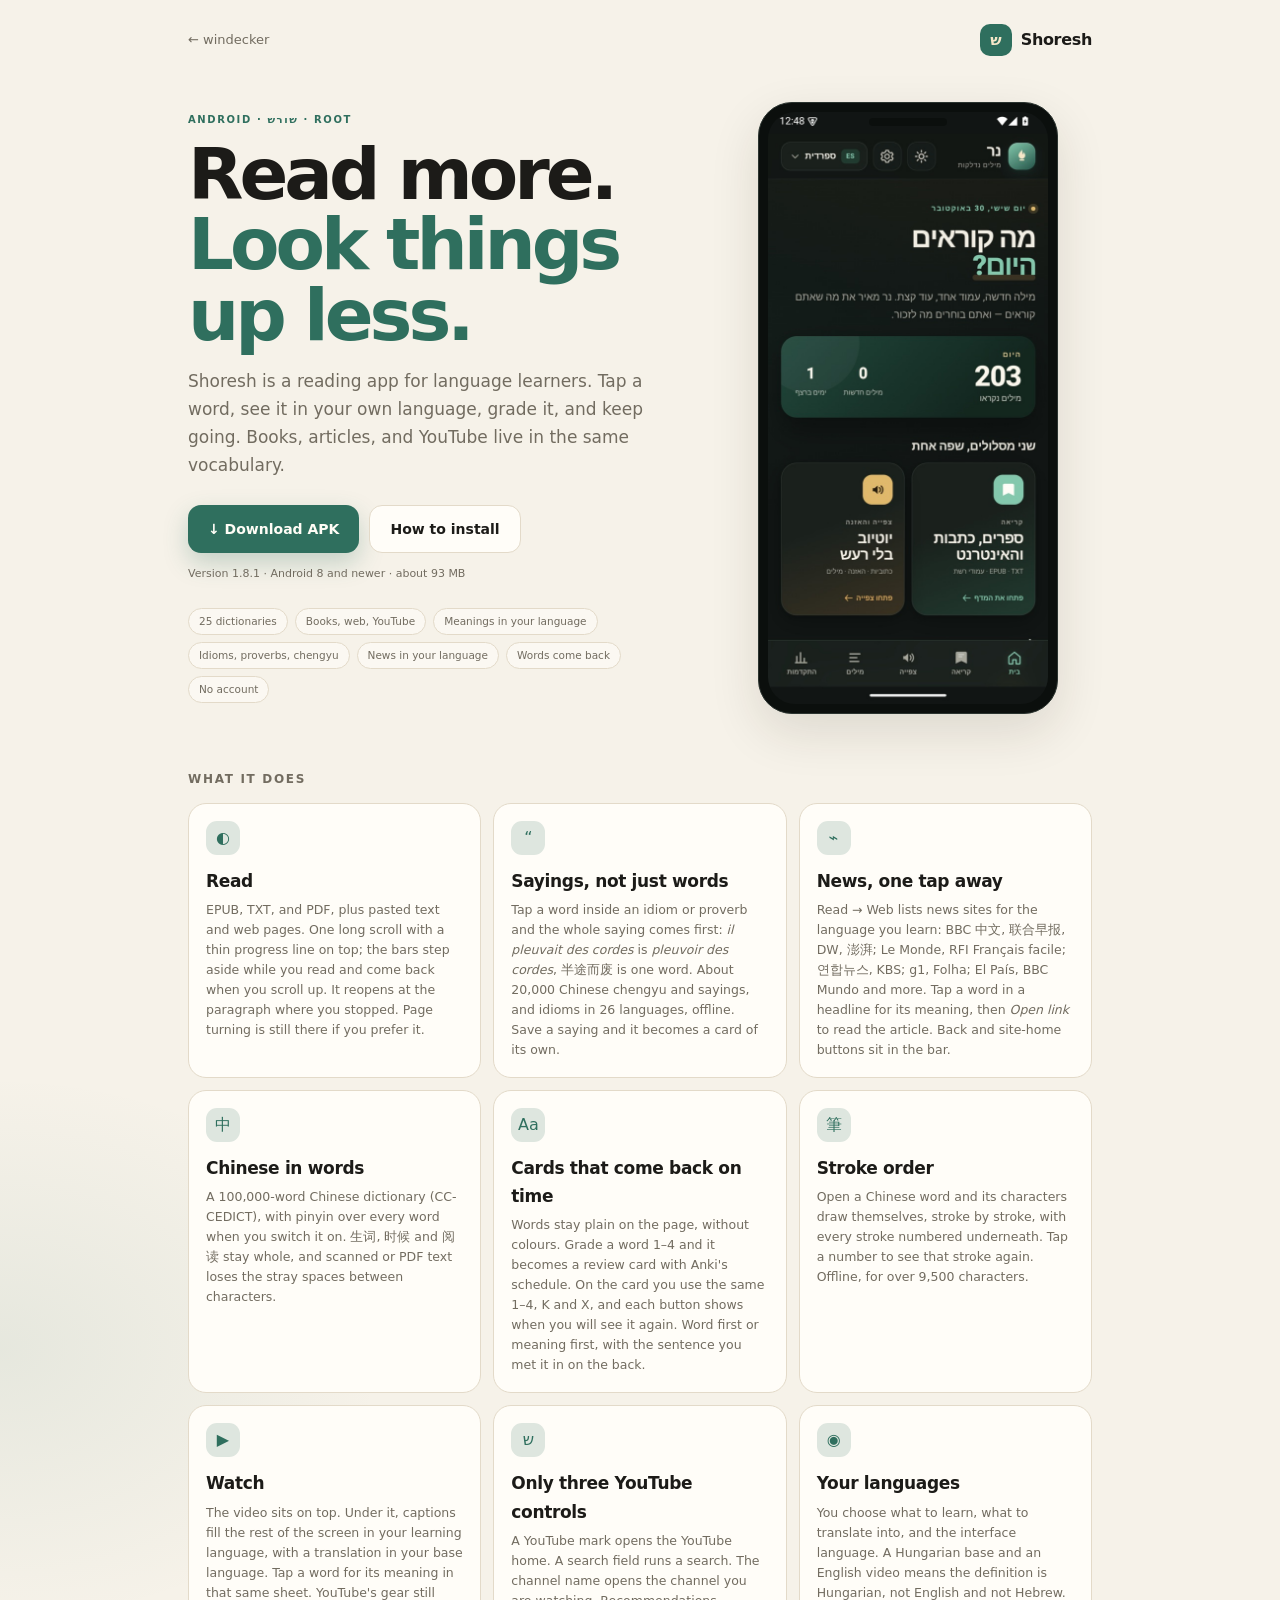
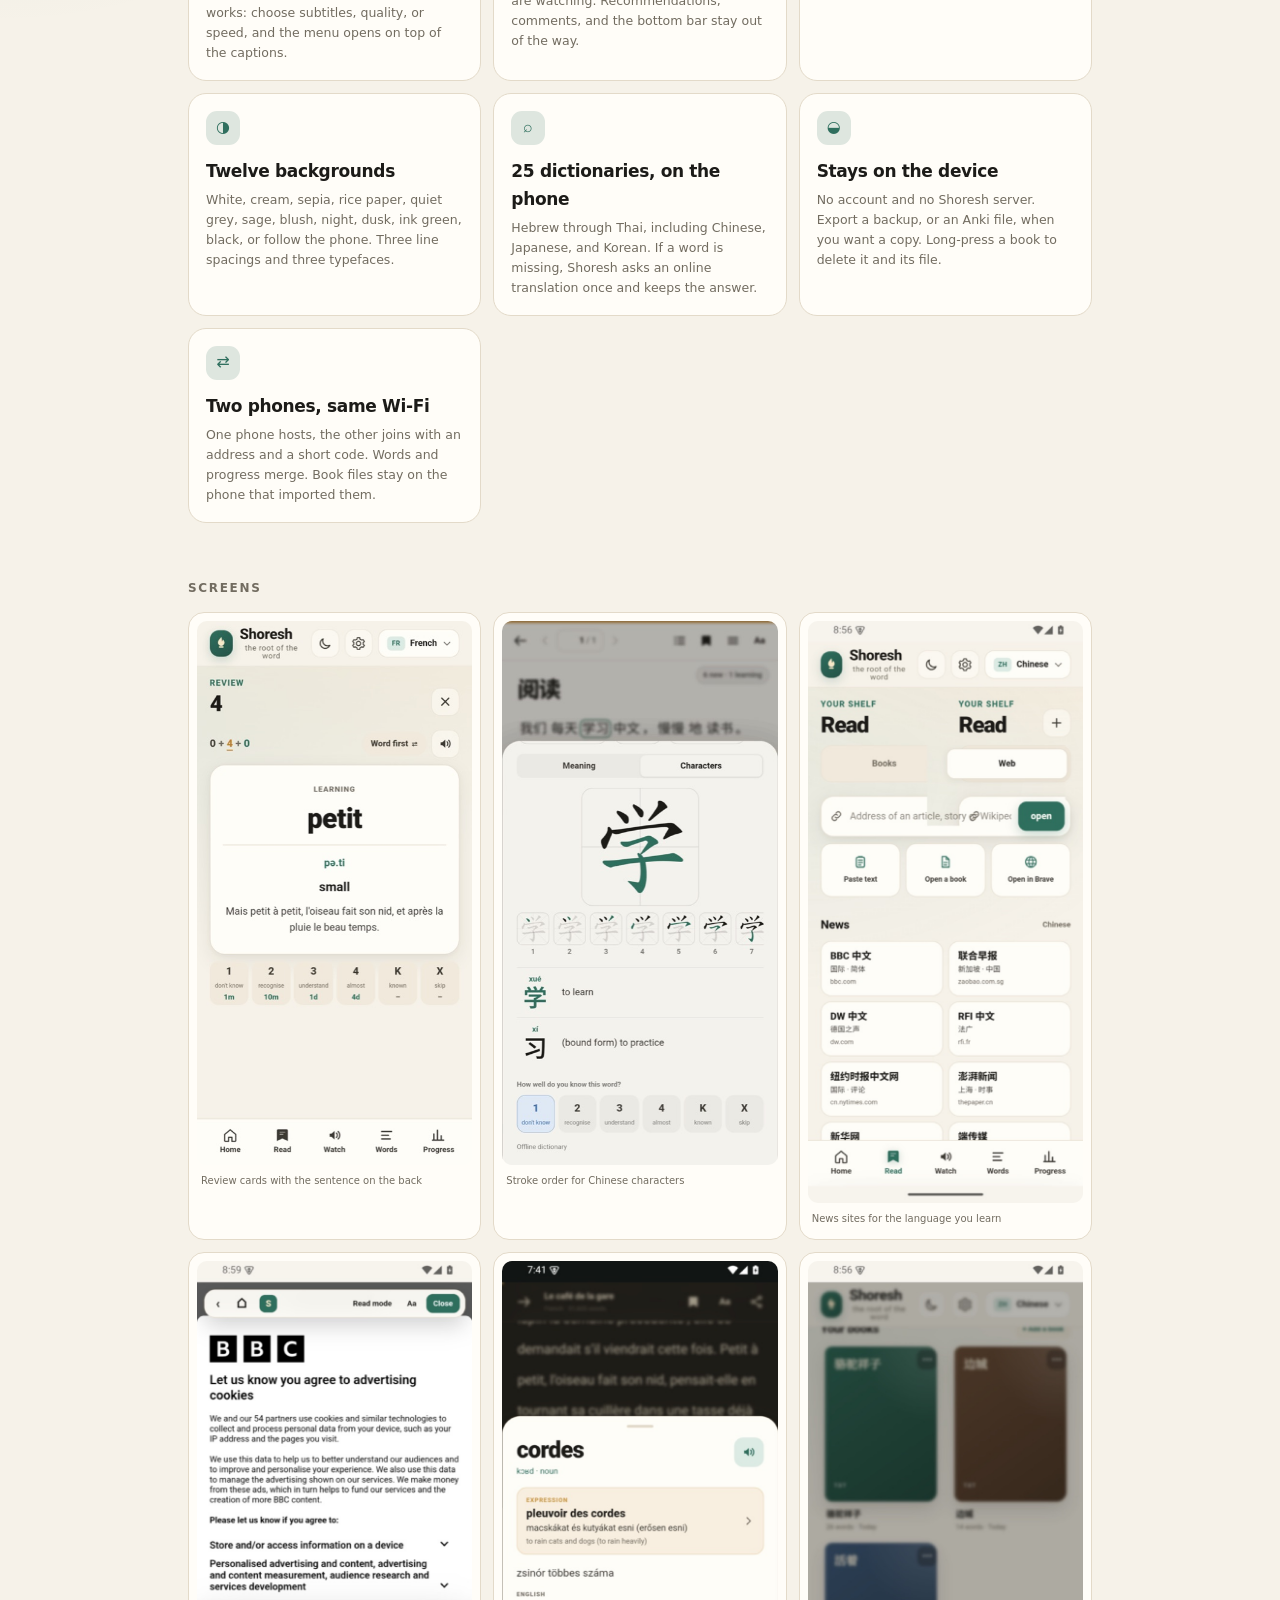
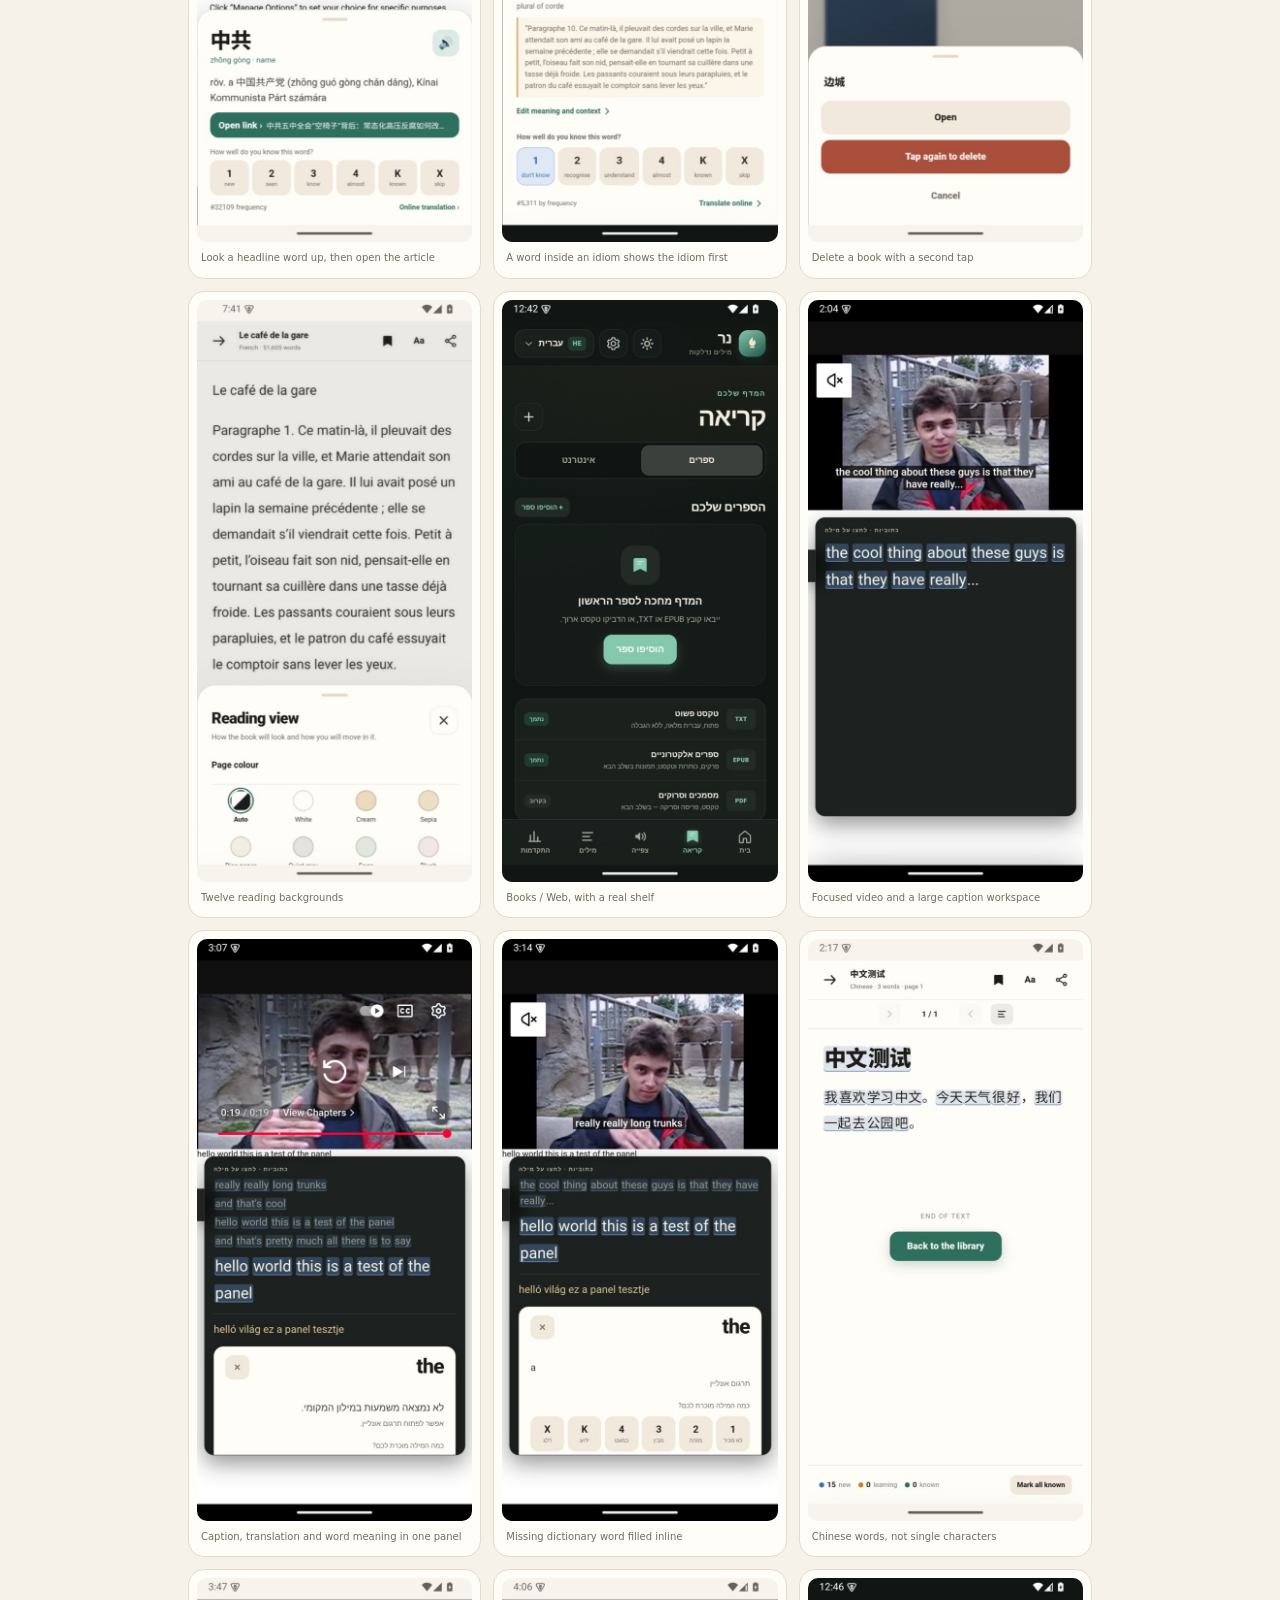
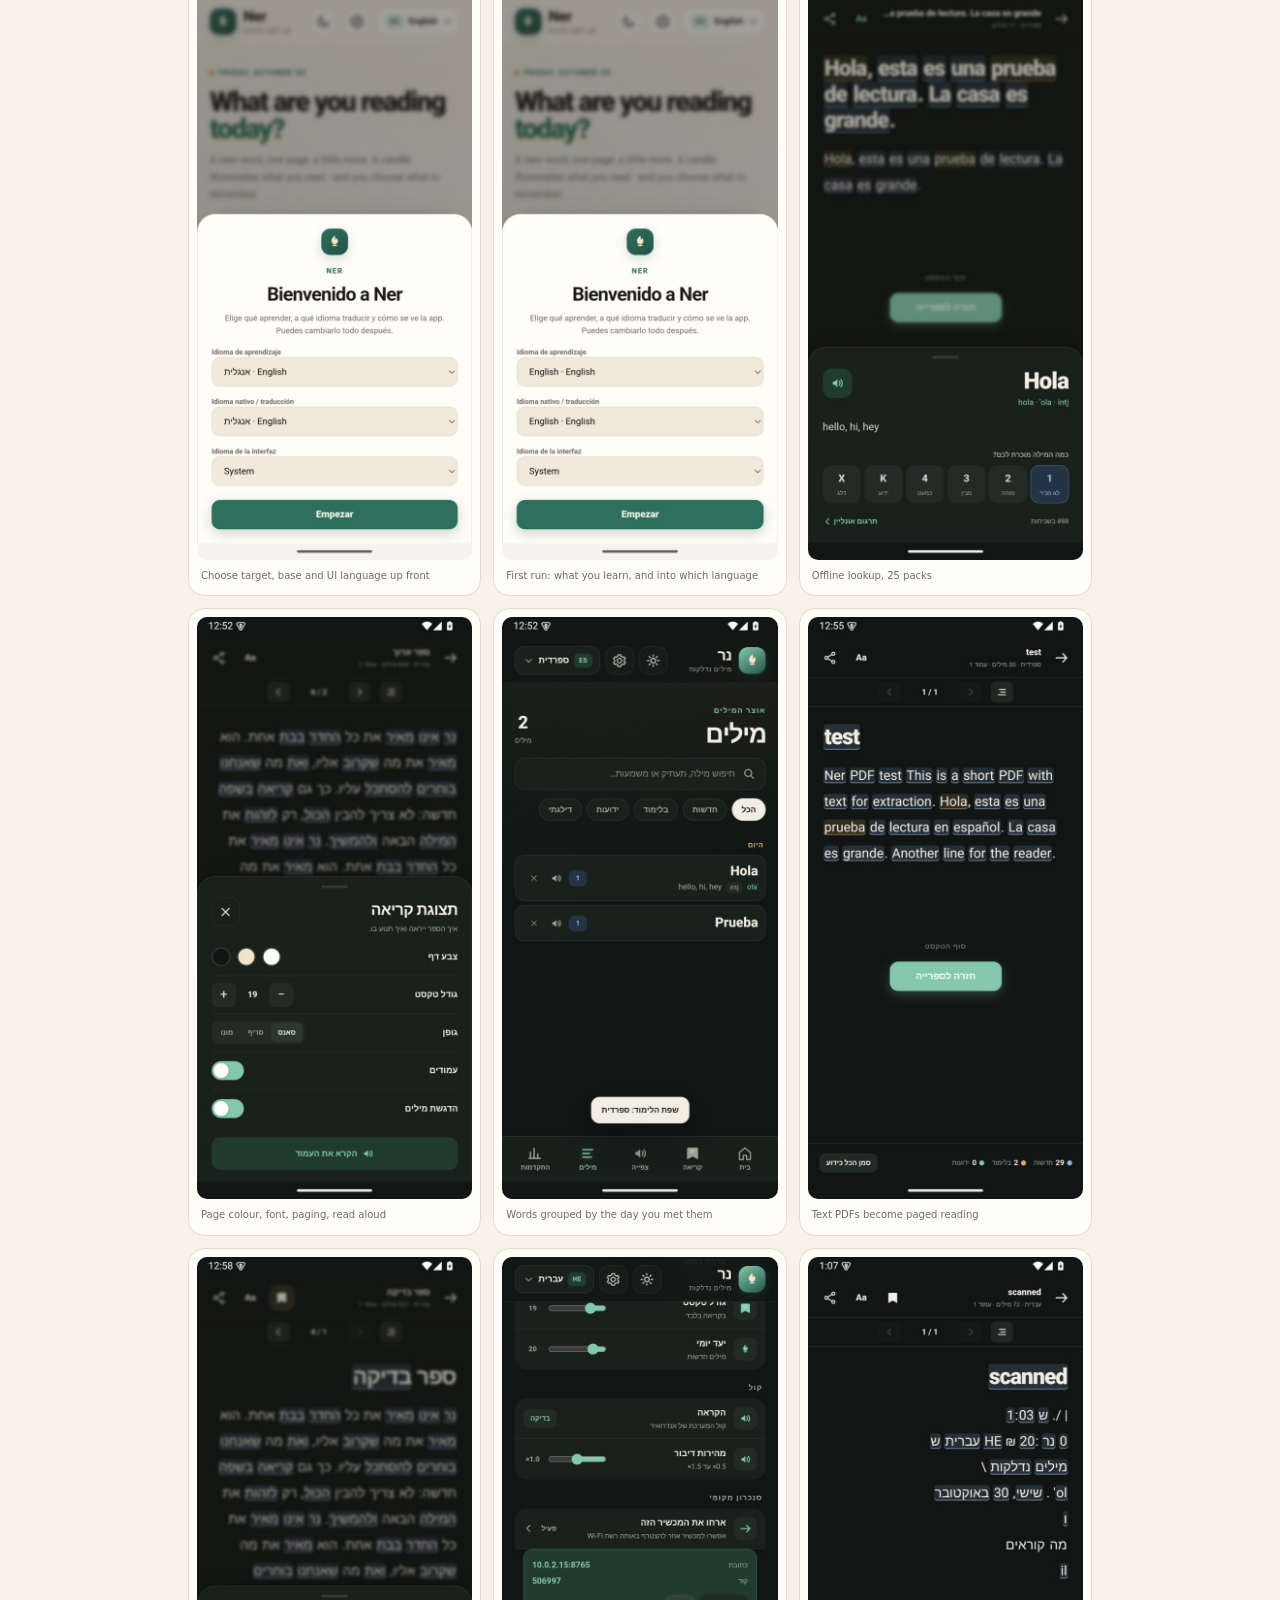
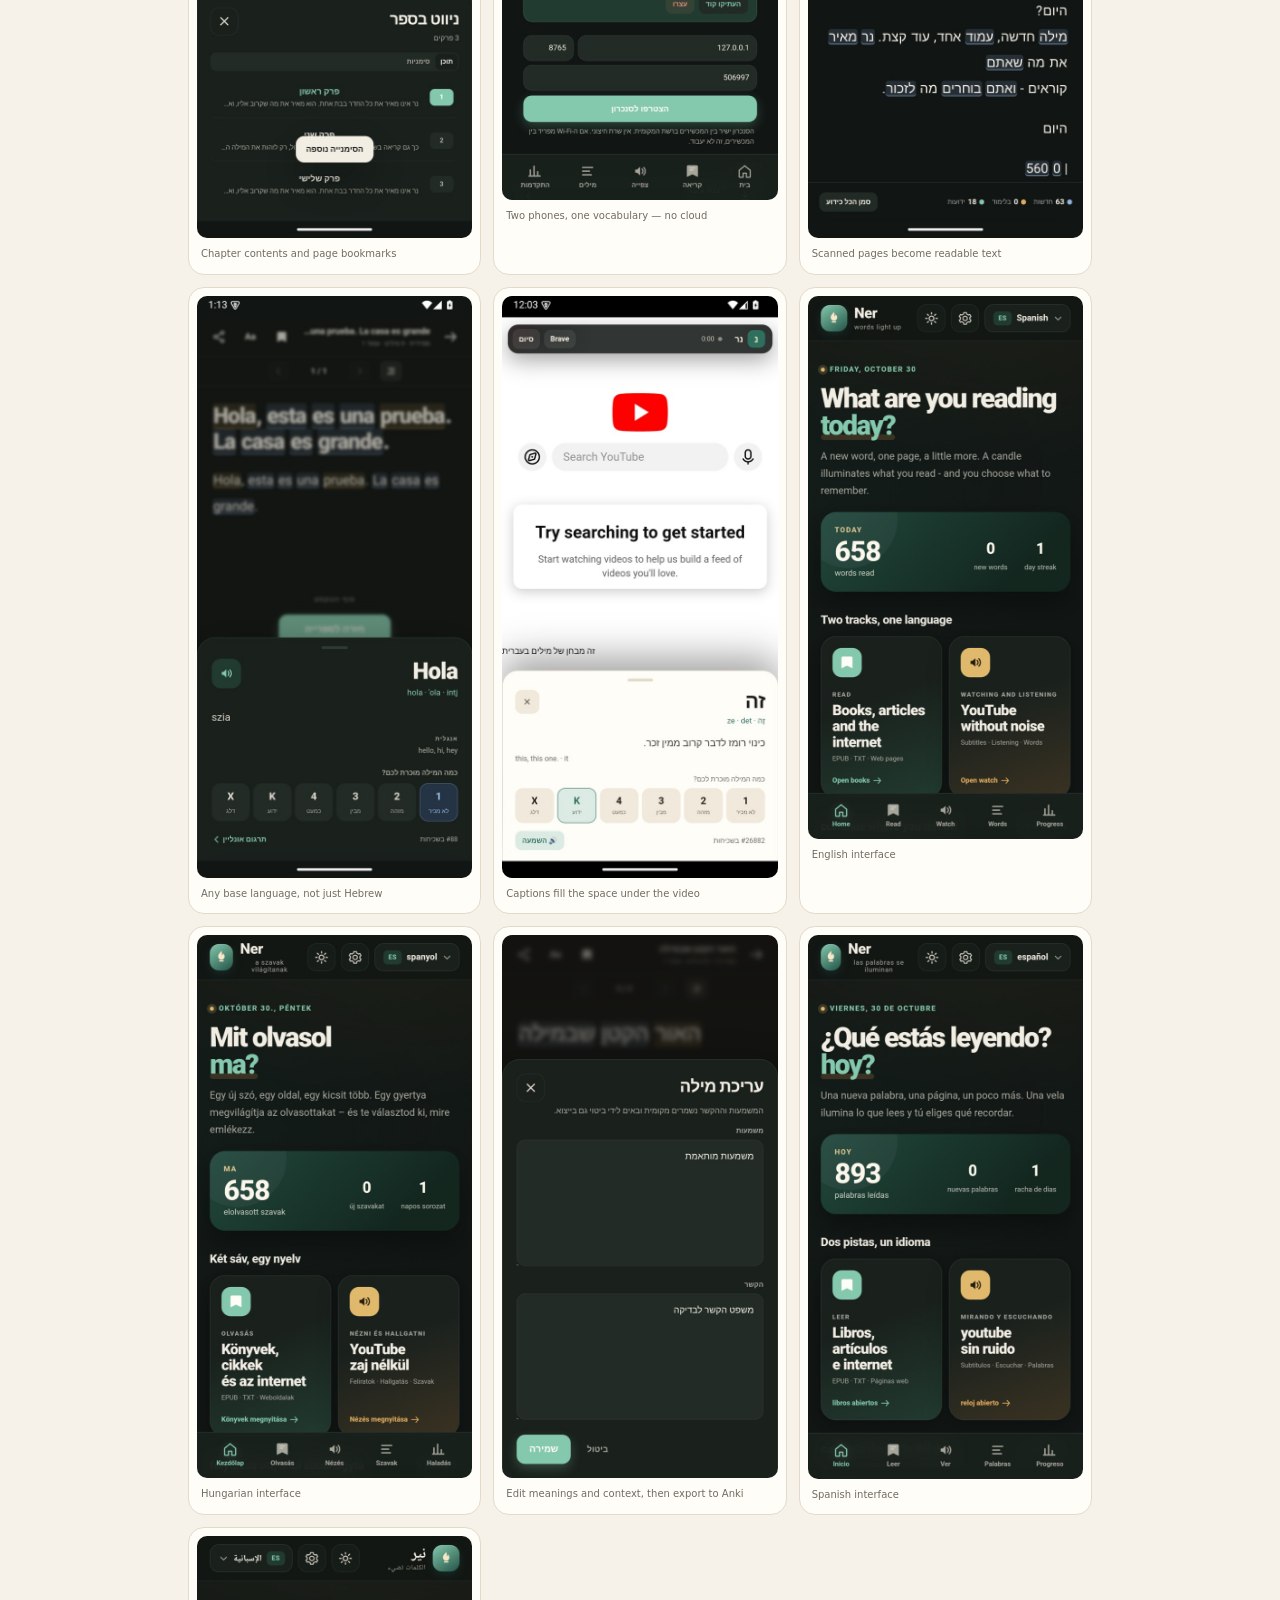
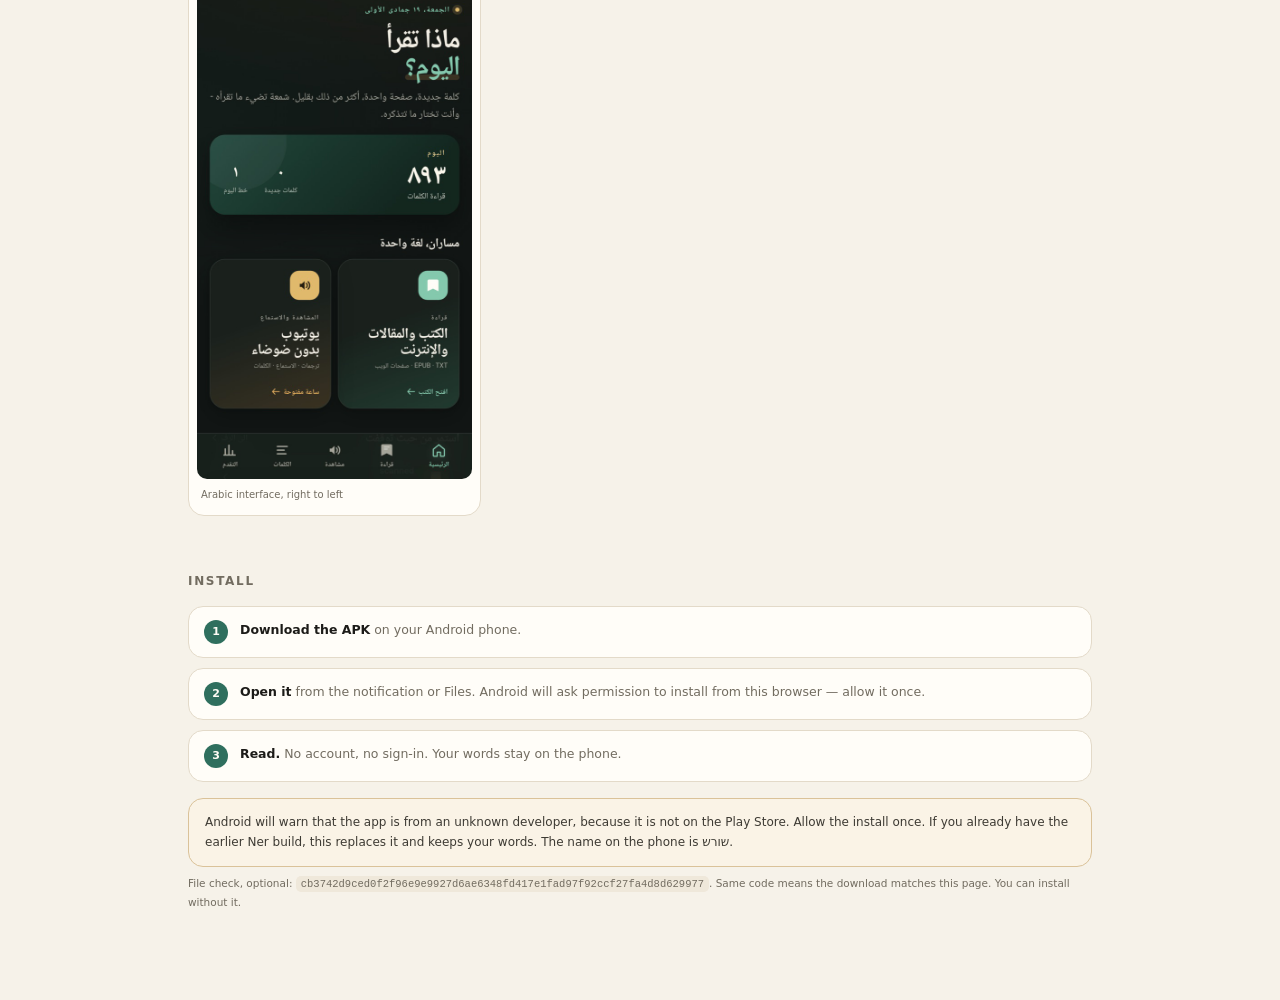
==== ner/index.html @ 2a7a17b9 "Shoresh page: YouTube's settings menu works in Watch (1.8.1) Co-Authored-By: Claude Opus 5.5 <norepl" ====
<!doctype html>
<html lang="en">
<head>
<meta charset="utf-8">
<meta name="viewport" content="width=device-width, initial-scale=1">
<title>Shoresh (שורש) — language-learning reading for Android</title>
<meta name="description" content="Shoresh (שורש) is a language-learning Android reading app: tap-to-grade vocabulary, books, web articles, a focused YouTube viewer, and offline dictionaries for 25 languages.">
<meta name="theme-color" content="#111614">
<link rel="icon" href="data:image/svg+xml,<svg xmlns='http://www.w3.org/2000/svg' viewBox='0 0 32 32'><rect width='32' height='32' rx='9' fill='%232f6f5e'/><path d='M16 6c-2 4-5 5-5 9a5 5 0 0 0 10 0c0-3-2-4-3-6 0 2-1 3-2 3 1-3 0-4 0-6Z' fill='%23f6e7c8'/></svg>">
<style>
  :root {
    --bg: #f6f2e9; --surface: #fffdf8; --surface-2: #efe8da; --ink: #1c1b18; --ink-2: #3d3a33;
    --muted: #726c60; --line: #e3dac9; --green: #2f6f5e; --green-2: #3f8b73;
    --gold: #c9943f; --blue: #3f6fa8; --amber: #bd812b; --red: #a94f3b;
    --shadow: 0 18px 50px rgba(40, 31, 18, .12);
  }
  @media (prefers-color-scheme: dark) {
    :root {
      --bg: #111614; --surface: #1a211d; --surface-2: #222b26; --ink: #f2eee4; --ink-2: #d8d3c8;
      --muted: #a7a69b; --line: #303b34; --green: #84c9ad; --green-2: #9ad8be;
      --gold: #e0b96c; --blue: #93b7e0; --amber: #e0ac5e; --red: #e08a76;
      --shadow: 0 24px 60px rgba(0,0,0,.4);
    }
  }
  * { box-sizing: border-box; }
  body {
    margin: 0; background:
      radial-gradient(900px 500px at 90% -5%, color-mix(in srgb, var(--gold) 10%, transparent), transparent 60%),
      radial-gradient(700px 500px at 0% 15%, color-mix(in srgb, var(--green) 8%, transparent), transparent 55%),
      var(--bg);
    color: var(--ink); font: 16px/1.65 ui-sans-serif, system-ui, -apple-system, "Segoe UI", Roboto, sans-serif;
    -webkit-font-smoothing: antialiased;
  }
  a { color: var(--green); text-underline-offset: 3px; }
  .wrap { max-width: 940px; margin: 0 auto; padding: 24px 18px 80px; }
  .nav { display: flex; align-items: center; justify-content: space-between; gap: 12px; margin-bottom: 46px; }
  .back { font-size: 13px; color: var(--muted); text-decoration: none; }
  .mark { display: flex; align-items: center; gap: 9px; font-weight: 800; letter-spacing: -.02em; }
  .mark span { width: 32px; height: 32px; border-radius: 10px; background: var(--green); color: #f6e7c8; display: grid; place-items: center; font-size: 15px; }
  .hero { display: grid; grid-template-columns: 1.15fr .85fr; gap: 36px; align-items: center; }
  .eyebrow { font-size: 10px; letter-spacing: .16em; text-transform: uppercase; color: var(--green); font-weight: 800; }
  h1 { font-size: clamp(42px, 7vw, 72px); line-height: .98; letter-spacing: -.055em; margin: 10px 0 14px; font-weight: 850; }
  h1 em { font-style: normal; color: var(--green); }
  .lead { font-size: 17px; line-height: 1.65; color: var(--muted); max-width: 560px; }
  .cta { display: flex; flex-wrap: wrap; align-items: center; gap: 10px; margin: 26px 0 12px; }
  .btn {
    display: inline-flex; align-items: center; justify-content: center; gap: 9px; min-height: 48px;
    padding: 0 20px; border-radius: 13px; background: var(--green); color: #fffdf6;
    font-size: 14px; font-weight: 750; text-decoration: none; box-shadow: 0 10px 24px color-mix(in srgb, var(--green) 25%, transparent);
  }
  .btn:active { transform: scale(.98); }
  .btn.alt { background: var(--surface); color: var(--ink); border: 1px solid var(--line); box-shadow: none; }
  .meta { font-size: 11px; color: var(--muted); }
  .phone {
    position: relative; width: min(100%, 300px); margin: 0 auto; border-radius: 34px; padding: 9px;
    background: #0b0f0d; box-shadow: var(--shadow); border: 1px solid #2b3430;
  }
  .phone img { display: block; width: 100%; border-radius: 27px; }
  .phone::after { content: ""; position: absolute; top: 15px; left: 50%; transform: translateX(-50%); width: 78px; height: 8px; border-radius: 8px; background: #0b0f0d; }
  .chips { display: flex; flex-wrap: wrap; gap: 7px; margin-top: 24px; }
  .chip { font-size: 10.5px; color: var(--muted); border: 1px solid var(--line); background: color-mix(in srgb, var(--surface) 60%, transparent); border-radius: 999px; padding: 4px 10px; }
  h2 { font-size: 12px; letter-spacing: .14em; text-transform: uppercase; color: var(--muted); margin: 56px 0 14px; font-weight: 800; }
  h3 { font-size: 17px; margin: 0 0 5px; letter-spacing: -.02em; }
  .grid { display: grid; grid-template-columns: repeat(3, 1fr); gap: 12px; }
  .card { background: var(--surface); border: 1px solid var(--line); border-radius: 18px; padding: 17px; }
  .card p { margin: 0; color: var(--muted); font-size: 12.5px; line-height: 1.6; }
  .card .ico { width: 34px; height: 34px; border-radius: 11px; background: color-mix(in srgb, var(--green) 16%, var(--surface)); color: var(--green); display: grid; place-items: center; font-size: 16px; margin-bottom: 12px; }
  .shots { display: grid; grid-template-columns: repeat(3, 1fr); gap: 12px; }
  .shot { background: var(--surface); border: 1px solid var(--line); border-radius: 16px; padding: 8px; }
  .shot img { display: block; width: 100%; border-radius: 10px; }
  .shot small { display: block; padding: 8px 4px 3px; color: var(--muted); font-size: 10px; }
  .steps { counter-reset: step; display: grid; gap: 10px; }
  .step { display: flex; gap: 12px; background: var(--surface); border: 1px solid var(--line); border-radius: 15px; padding: 13px 15px; }
  .step::before { counter-increment: step; content: counter(step); flex: 0 0 auto; width: 24px; height: 24px; border-radius: 50%; background: var(--green); color: #fffdf6; display: grid; place-items: center; font-size: 11px; font-weight: 800; }
  .step p { margin: 0; font-size: 12.5px; color: var(--muted); }
  .step strong { color: var(--ink); }
  .note { margin-top: 16px; padding: 14px 16px; border-radius: 15px; border: 1px solid color-mix(in srgb, var(--gold) 35%, var(--line)); background: color-mix(in srgb, var(--gold) 10%, var(--surface)); color: var(--ink-2); font-size: 12px; line-height: 1.65; }
  code { font-size: 10.5px; background: var(--surface-2); padding: 2px 5px; border-radius: 5px; overflow-wrap: anywhere; }
  .hash { font-size: 10.5px; color: var(--muted); overflow-wrap: anywhere; margin-top: 8px; }
  .two { display: grid; grid-template-columns: 1fr 1fr; gap: 12px; }
  ul.clean { margin: 0; padding: 0; list-style: none; }
  ul.clean li { padding: 7px 0; border-bottom: 1px solid color-mix(in srgb, var(--line) 65%, transparent); font-size: 12.5px; color: var(--muted); }
  ul.clean li:last-child { border-bottom: 0; }
  ul.clean strong { color: var(--ink); }
  footer { margin-top: 54px; padding-top: 18px; border-top: 1px solid var(--line); color: var(--muted); font-size: 11.5px; display: flex; flex-wrap: wrap; gap: 8px 18px; justify-content: space-between; }
  @media (max-width: 760px) {
    .hero { grid-template-columns: 1fr; gap: 26px; }
    .phone { width: min(82%, 300px); }
    .grid { grid-template-columns: 1fr 1fr; }
    .two { grid-template-columns: 1fr; }
  }
  @media (max-width: 520px) {
    .grid { grid-template-columns: 1fr; }
    .shots { grid-template-columns: 1fr 1fr; }
    .shots .shot:first-child { grid-column: 1 / -1; }
  }
</style>
</head>
<body>
<div class="wrap">
  <div class="nav">
    <a class="back" href="../">← windecker</a>
    <div class="mark"><span>ש</span> Shoresh</div>
  </div>

  <section class="hero">
    <div>
      <div class="eyebrow">Android · שורש · root</div>
      <h1>Read more.<br><em>Look things up less.</em></h1>
      <p class="lead">Shoresh is a reading app for language learners. Tap a word, see it in your own language, grade it, and keep going. Books, articles, and YouTube live in the same vocabulary.</p>
      <div class="cta">
        <a class="btn" href="https://github.com/windeckersoftware/windeckersoftware.github.io/releases/download/shoresh-1.8.1/Shoresh-1.8.1.apk">↓ Download APK</a>
        <a class="btn alt" href="#install">How to install</a>
      </div>
      <div class="meta">Version 1.8.1 · Android 8 and newer · about 93 MB</div>
      <div class="chips">
        <span class="chip">25 dictionaries</span>
        <span class="chip">Books, web, YouTube</span>
        <span class="chip">Meanings in your language</span>
        <span class="chip">Idioms, proverbs, chengyu</span>
        <span class="chip">News in your language</span>
        <span class="chip">Words come back</span>
        <span class="chip">No account</span>
      </div>
    </div>
    <div class="phone"><img src="media/home-dark.jpg" alt="Shoresh home screen in dark mode"></div>
  </section>

  <h2>What it does</h2>
  <div class="grid">
    <div class="card"><div class="ico">◐</div><h3>Read</h3><p>EPUB, TXT, and PDF, plus pasted text and web pages. One long scroll with a thin progress line on top; the bars step aside while you read and come back when you scroll up. It reopens at the paragraph where you stopped. Page turning is still there if you prefer it.</p></div>
    <div class="card"><div class="ico">“</div><h3>Sayings, not just words</h3><p>Tap a word inside an idiom or proverb and the whole saying comes first: <em>il pleuvait des cordes</em> is <em>pleuvoir des cordes</em>, 半途而废 is one word. About 20,000 Chinese chengyu and sayings, and idioms in 26 languages, offline. Save a saying and it becomes a card of its own.</p></div>
    <div class="card"><div class="ico">⌁</div><h3>News, one tap away</h3><p>Read → Web lists news sites for the language you learn: BBC 中文, 联合早报, DW, 澎湃; Le Monde, RFI Français facile; 연합뉴스, KBS; g1, Folha; El País, BBC Mundo and more. Tap a word in a headline for its meaning, then <em>Open link</em> to read the article. Back and site-home buttons sit in the bar.</p></div>
    <div class="card"><div class="ico">中</div><h3>Chinese in words</h3><p>A 100,000-word Chinese dictionary (CC-CEDICT), with pinyin over every word when you switch it on. 生词, 时候 and 阅读 stay whole, and scanned or PDF text loses the stray spaces between characters.</p></div>
    <div class="card"><div class="ico">Aa</div><h3>Cards that come back on time</h3><p>Words stay plain on the page, without colours. Grade a word 1–4 and it becomes a review card with Anki's schedule. On the card you use the same 1–4, K and X, and each button shows when you will see it again. Word first or meaning first, with the sentence you met it in on the back.</p></div>
    <div class="card"><div class="ico">筆</div><h3>Stroke order</h3><p>Open a Chinese word and its characters draw themselves, stroke by stroke, with every stroke numbered underneath. Tap a number to see that stroke again. Offline, for over 9,500 characters.</p></div>
    <div class="card"><div class="ico">▶</div><h3>Watch</h3><p>The video sits on top. Under it, captions fill the rest of the screen in your learning language, with a translation in your base language. Tap a word for its meaning in that same sheet. YouTube's gear still works: choose subtitles, quality, or speed, and the menu opens on top of the captions.</p></div>
    <div class="card"><div class="ico">ש</div><h3>Only three YouTube controls</h3><p>A YouTube mark opens the YouTube home. A search field runs a search. The channel name opens the channel you are watching. Recommendations, comments, and the bottom bar stay out of the way.</p></div>
    <div class="card"><div class="ico">◉</div><h3>Your languages</h3><p>You choose what to learn, what to translate into, and the interface language. A Hungarian base and an English video means the definition is Hungarian, not English and not Hebrew.</p></div>
    <div class="card"><div class="ico">◑</div><h3>Twelve backgrounds</h3><p>White, cream, sepia, rice paper, quiet grey, sage, blush, night, dusk, ink green, black, or follow the phone. Three line spacings and three typefaces.</p></div>
    <div class="card"><div class="ico">⌕</div><h3>25 dictionaries, on the phone</h3><p>Hebrew through Thai, including Chinese, Japanese, and Korean. If a word is missing, Shoresh asks an online translation once and keeps the answer.</p></div>
    <div class="card"><div class="ico">◒</div><h3>Stays on the device</h3><p>No account and no Shoresh server. Export a backup, or an Anki file, when you want a copy. Long-press a book to delete it and its file.</p></div>
    <div class="card"><div class="ico">⇄</div><h3>Two phones, same Wi-Fi</h3><p>One phone hosts, the other joins with an address and a short code. Words and progress merge. Book files stay on the phone that imported them.</p></div>
  </div>

  <h2>Screens</h2>
  <div class="shots">
    <div class="shot"><img src="media/review-card.jpg" alt="Review card for the French word petit: reading, meaning and the sentence it came from, with grades 1 to 4, K and X showing when it comes back"><small>Review cards with the sentence on the back</small></div>
    <div class="shot"><img src="media/stroke-order.jpg" alt="The character 学 drawing itself stroke by stroke, with numbered strokes underneath"><small>Stroke order for Chinese characters</small></div>
    <div class="shot"><img src="media/news.jpg" alt="News sites for Chinese under Read, Web"><small>News sites for the language you learn</small></div>
    <div class="shot"><img src="media/open-link.jpg" alt="Word card on BBC Chinese with an Open link button"><small>Look a headline word up, then open the article</small></div>
    <div class="shot"><img src="media/idiom.jpg" alt="Tapping cordes shows the idiom pleuvoir des cordes with a Hungarian meaning"><small>A word inside an idiom shows the idiom first</small></div>
    <div class="shot"><img src="media/delete.jpg" alt="Shelf menu asking for a second tap to delete a book"><small>Delete a book with a second tap</small></div>
    <div class="shot"><img src="media/backgrounds.jpg" alt="Reading view settings with twelve background colours"><small>Twelve reading backgrounds</small></div>
    <div class="shot"><img src="media/read-dark.jpg" alt="Books and Web modes"><small>Books / Web, with a real shelf</small></div>
    <div class="shot"><img src="media/watch-focus.jpg" alt="Focused in-app YouTube view with a large subtitle workspace"><small>Focused video and a large caption workspace</small></div>
    <div class="shot"><img src="media/watch-inline.jpg" alt="Word meaning inside the subtitle panel"><small>Caption, translation and word meaning in one panel</small></div>
    <div class="shot"><img src="media/watch-fallback.jpg" alt="Online meaning fallback inside the subtitle panel"><small>Missing dictionary word filled inline</small></div>
    <div class="shot"><img src="media/cjk-seg.jpg" alt="Chinese word segmentation"><small>Chinese words, not single characters</small></div>
    <div class="shot"><img src="media/onboarding.jpg" alt="First-run language setup"><small>Choose target, base and UI language up front</small></div>
    <div class="shot"><img src="media/v1-onboarding.jpg" alt="Shoresh first-run screen"><small>First run: what you learn, and into which language</small></div>
    <div class="shot"><img src="media/spanish-word.jpg" alt="Spanish word lookup"><small>Offline lookup, 25 packs</small></div>
    <div class="shot"><img src="media/reader-settings.jpg" alt="Reader settings sheet"><small>Page colour, font, paging, read aloud</small></div>
    <div class="shot"><img src="media/words-grouped.jpg" alt="Date-grouped word list"><small>Words grouped by the day you met them</small></div>
    <div class="shot"><img src="media/pdf-reader.jpg" alt="PDF text in the reader"><small>Text PDFs become paged reading</small></div>
    <div class="shot"><img src="media/toc.jpg" alt="Contents and bookmarks sheet"><small>Chapter contents and page bookmarks</small></div>
    <div class="shot"><img src="media/sync.jpg" alt="Local Wi-Fi sync settings"><small>Two phones, one vocabulary — no cloud</small></div>
    <div class="shot"><img src="media/ocr.jpg" alt="OCR of a scanned PDF in the reader"><small>Scanned pages become readable text</small></div>
    <div class="shot"><img src="media/base-language.jpg" alt="Spanish word translated into Hungarian"><small>Any base language, not just Hebrew</small></div>
    <div class="shot"><img src="media/watch-captions.jpg" alt="Clickable captions under a video"><small>Captions fill the space under the video</small></div>
    <div class="shot"><img src="media/ui-en.jpg" alt="Shoresh interface in English"><small>English interface</small></div>
    <div class="shot"><img src="media/ui-hu.jpg" alt="Shoresh interface in Hungarian"><small>Hungarian interface</small></div>
    <div class="shot"><img src="media/edit-word.jpg" alt="Editing a word meaning and context"><small>Edit meanings and context, then export to Anki</small></div>
    <div class="shot"><img src="media/ui-es.jpg" alt="Shoresh interface in Spanish"><small>Spanish interface</small></div>
    <div class="shot"><img src="media/ui-ar.jpg" alt="Shoresh interface in Arabic"><small>Arabic interface, right to left</small></div>
  </div>

  <h2 id="install">Install</h2>
  <div class="steps">
    <div class="step"><p><strong>Download the APK</strong> on your Android phone.</p></div>
    <div class="step"><p><strong>Open it</strong> from the notification or Files. Android will ask permission to install from this browser — allow it once.</p></div>
    <div class="step"><p><strong>Read.</strong> No account, no sign-in. Your words stay on the phone.</p></div>
  </div>
  <div class="note">Android will warn that the app is from an unknown developer, because it is not on the Play Store. Allow the install once. If you already have the earlier Ner build, this replaces it and keeps your words. The name on the phone is שורש.</div>
  <p class="hash">File check, optional: <code>cb3742d9ced0f2f96e9e9927d6ae6348fd417e1fad97f92ccf27fa4d8d629977</code>. Same code means the download matches this page. You can install without it.</p>
</div>
</body>
</html>
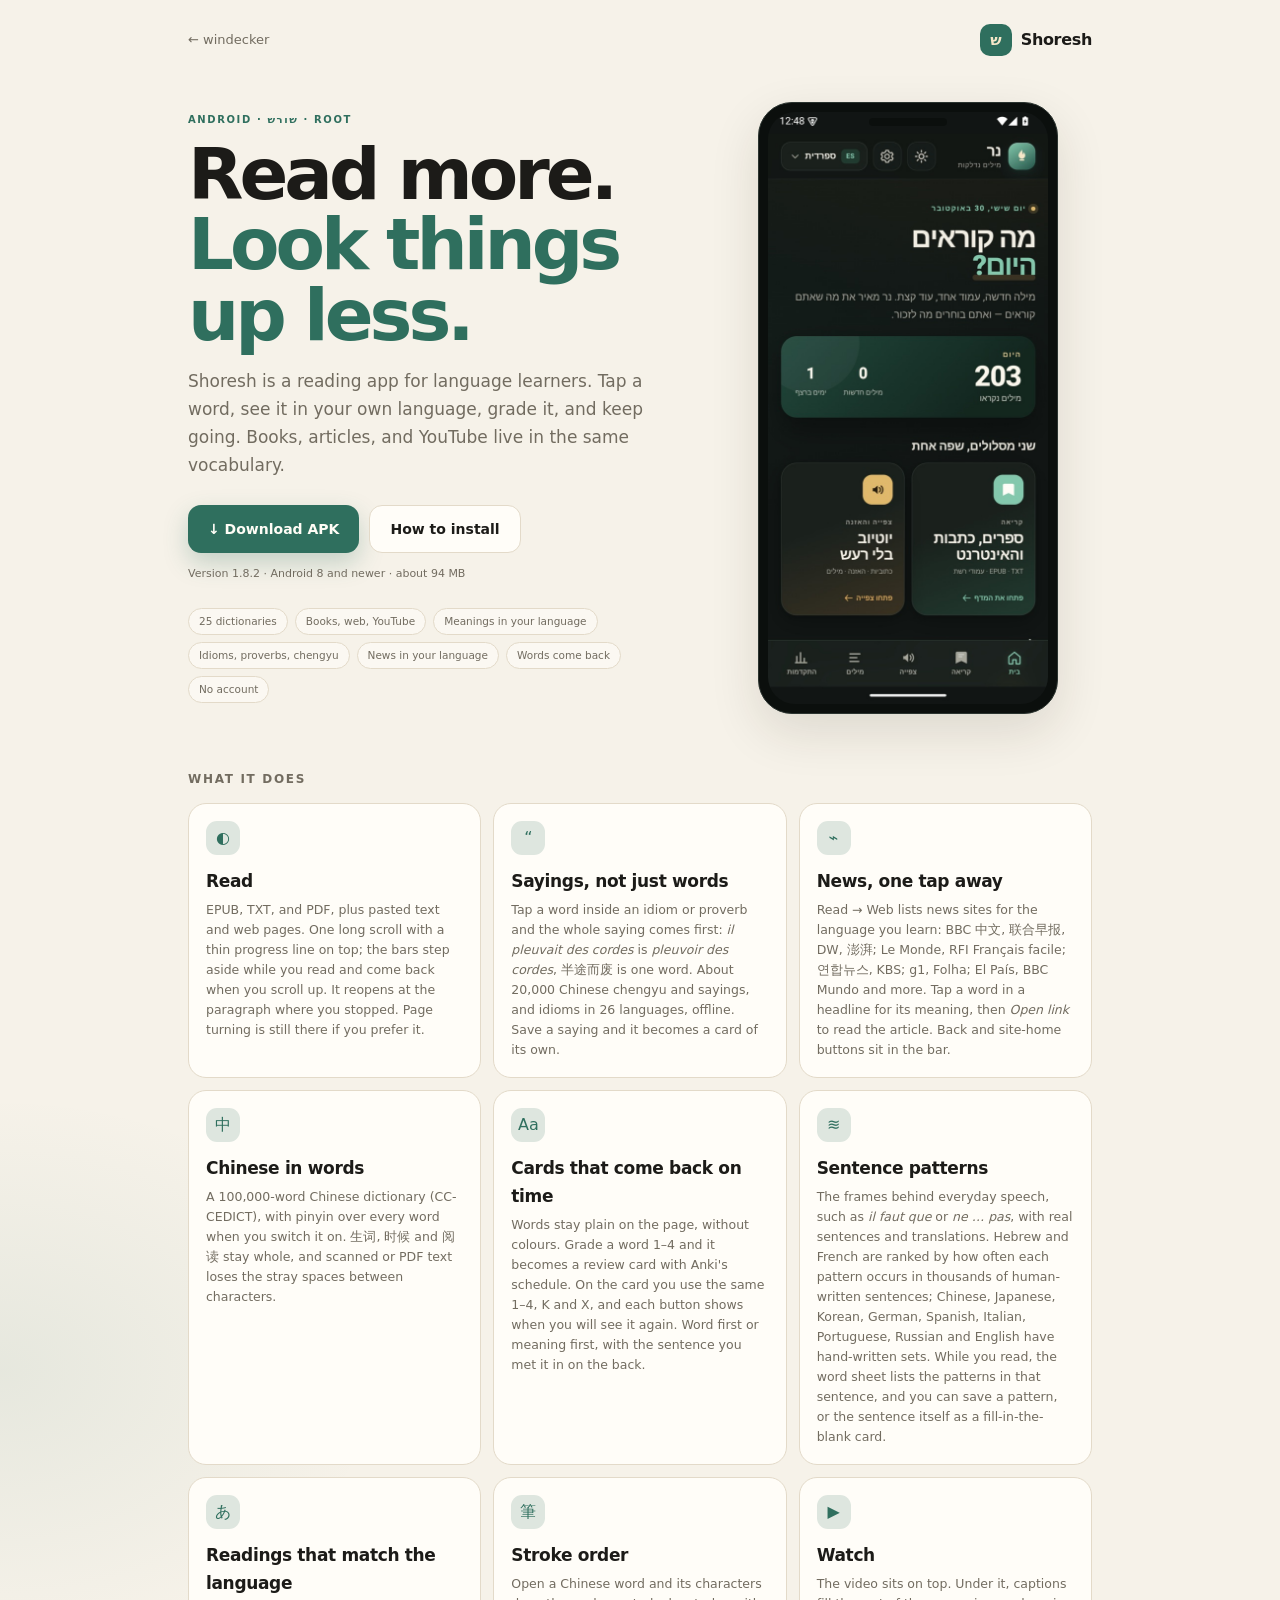
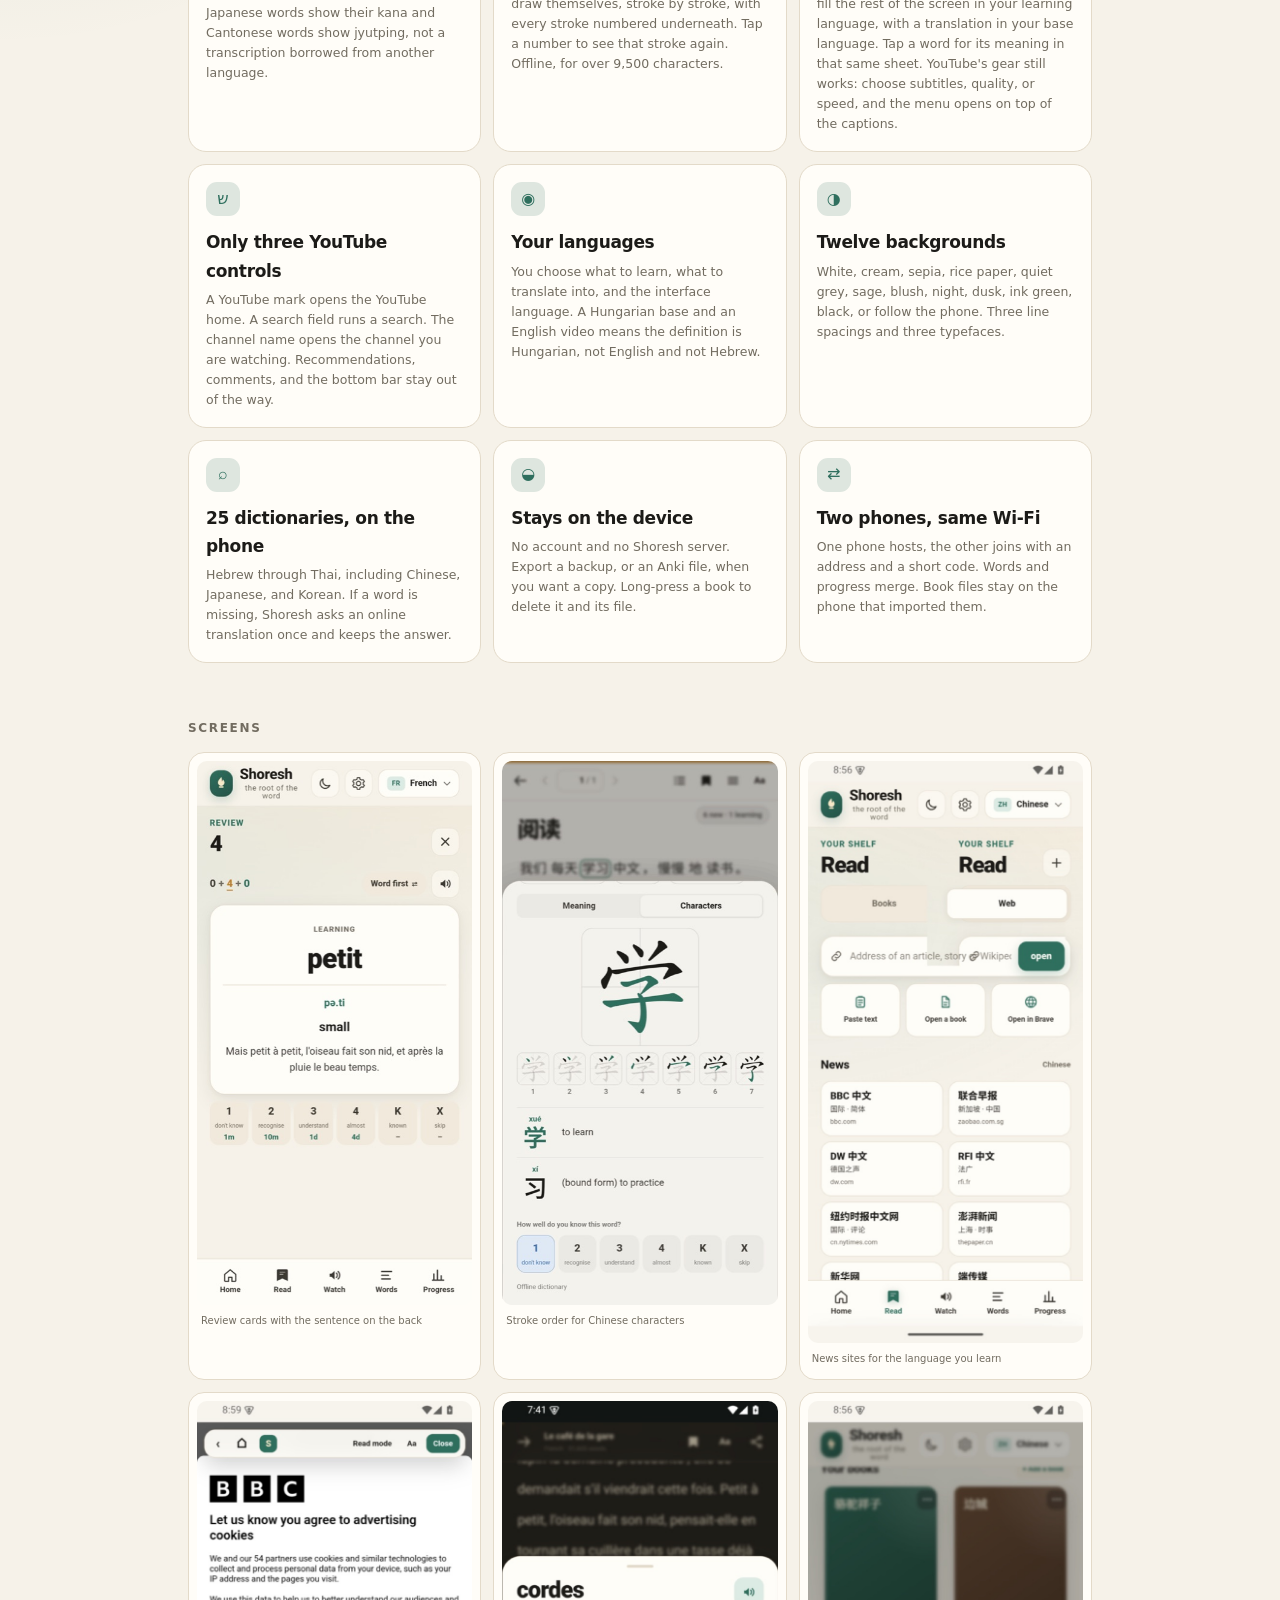
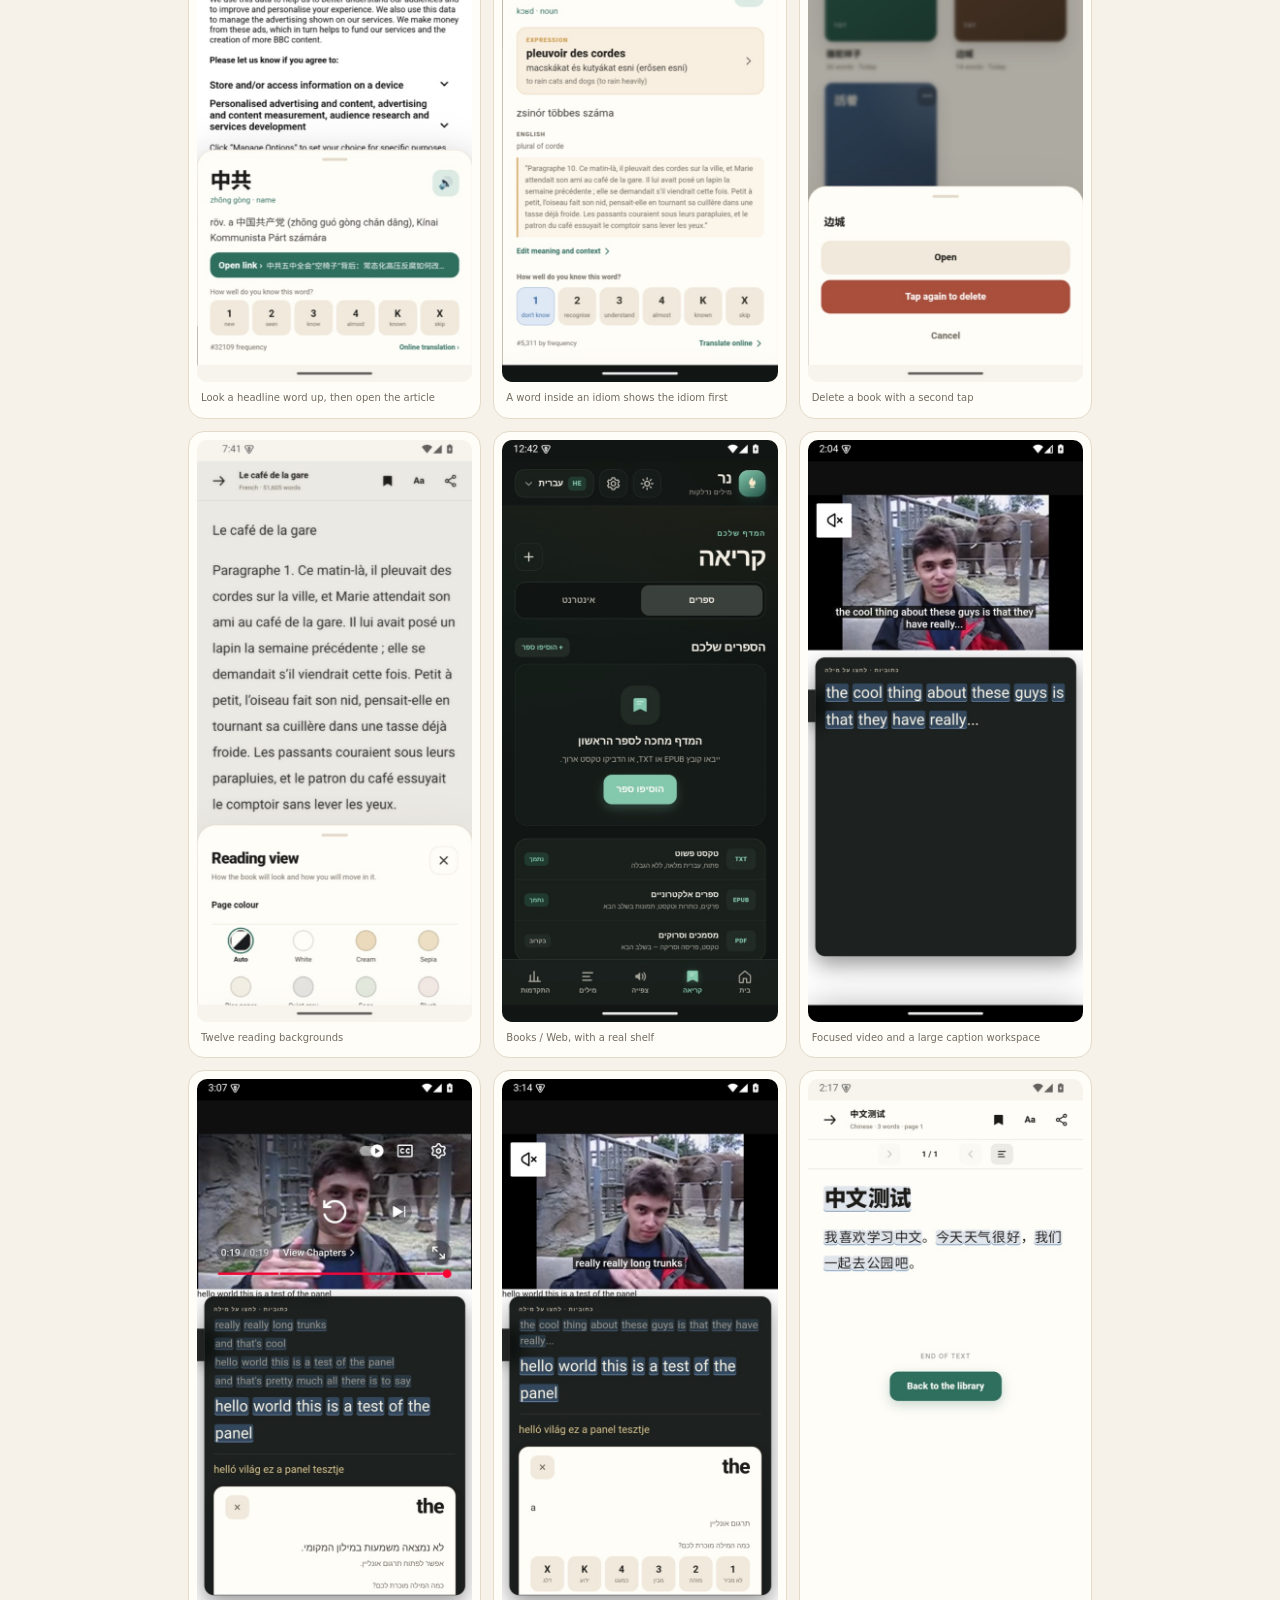
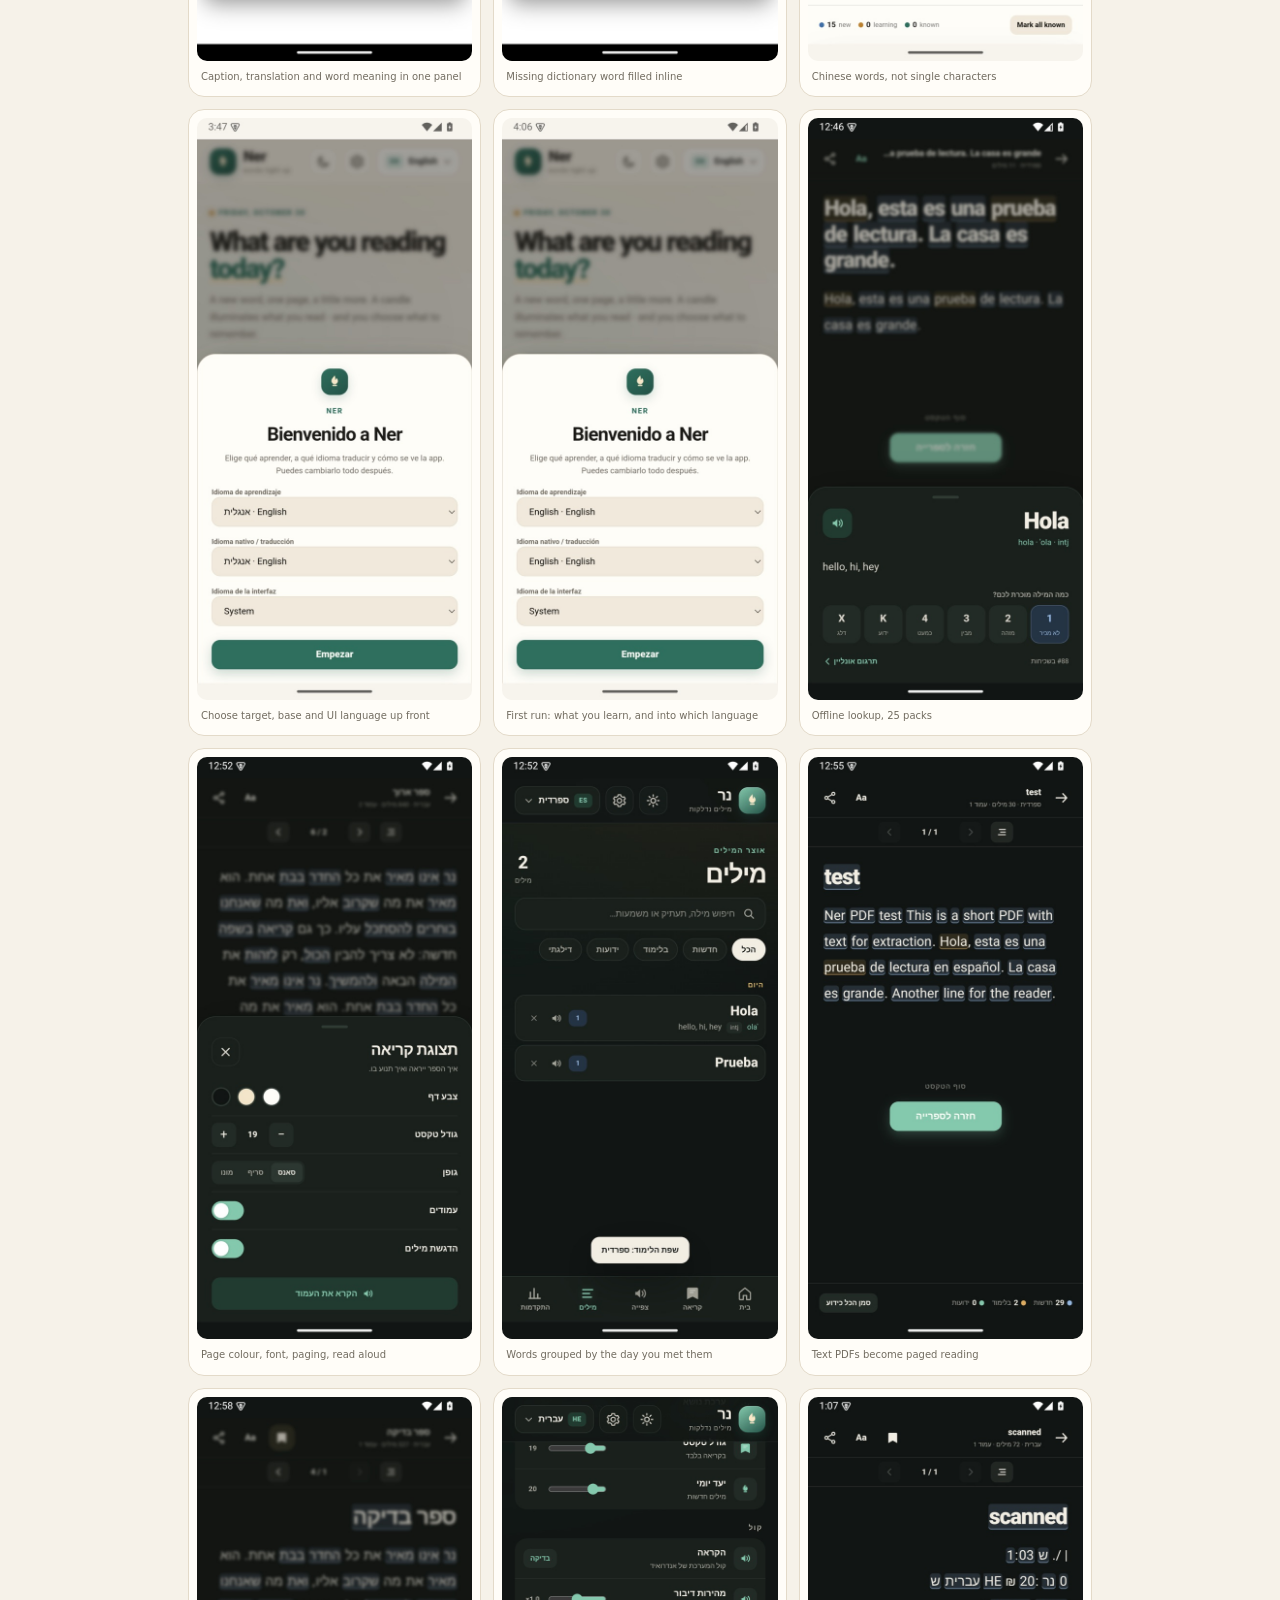
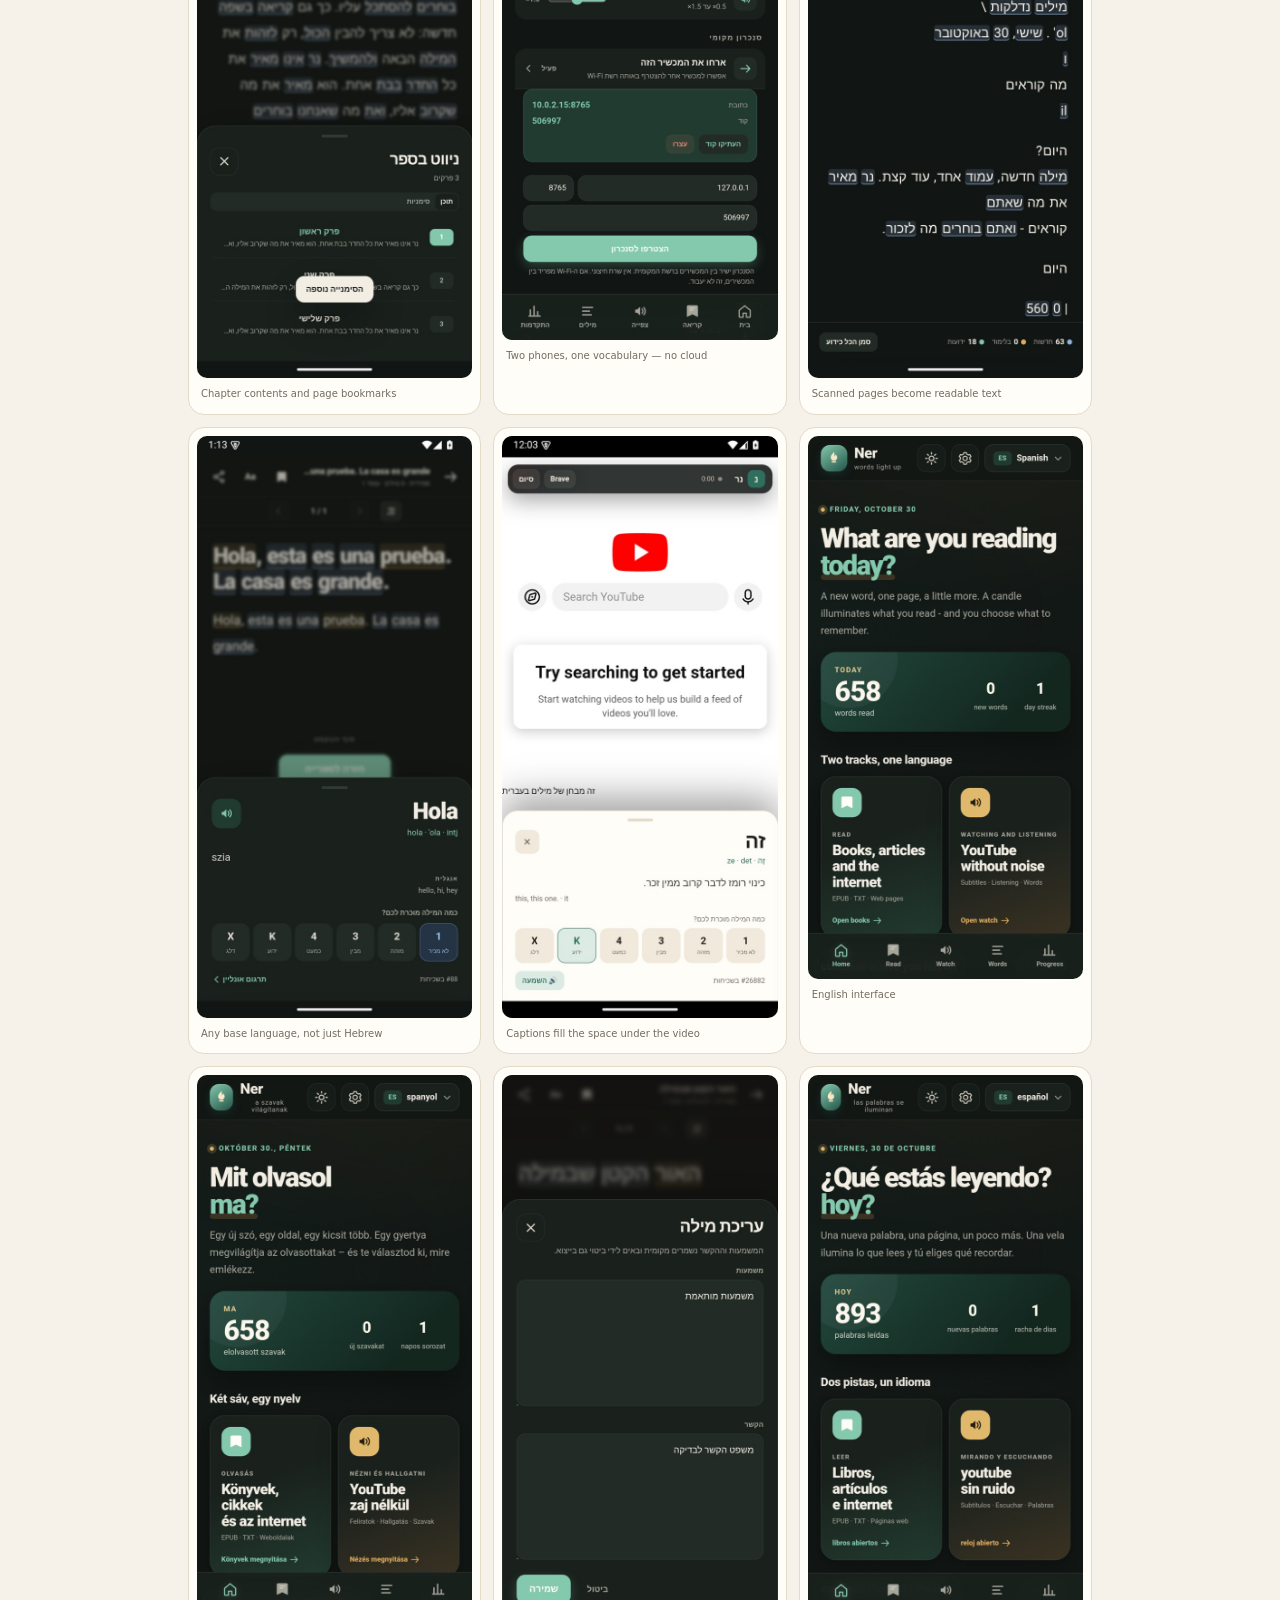
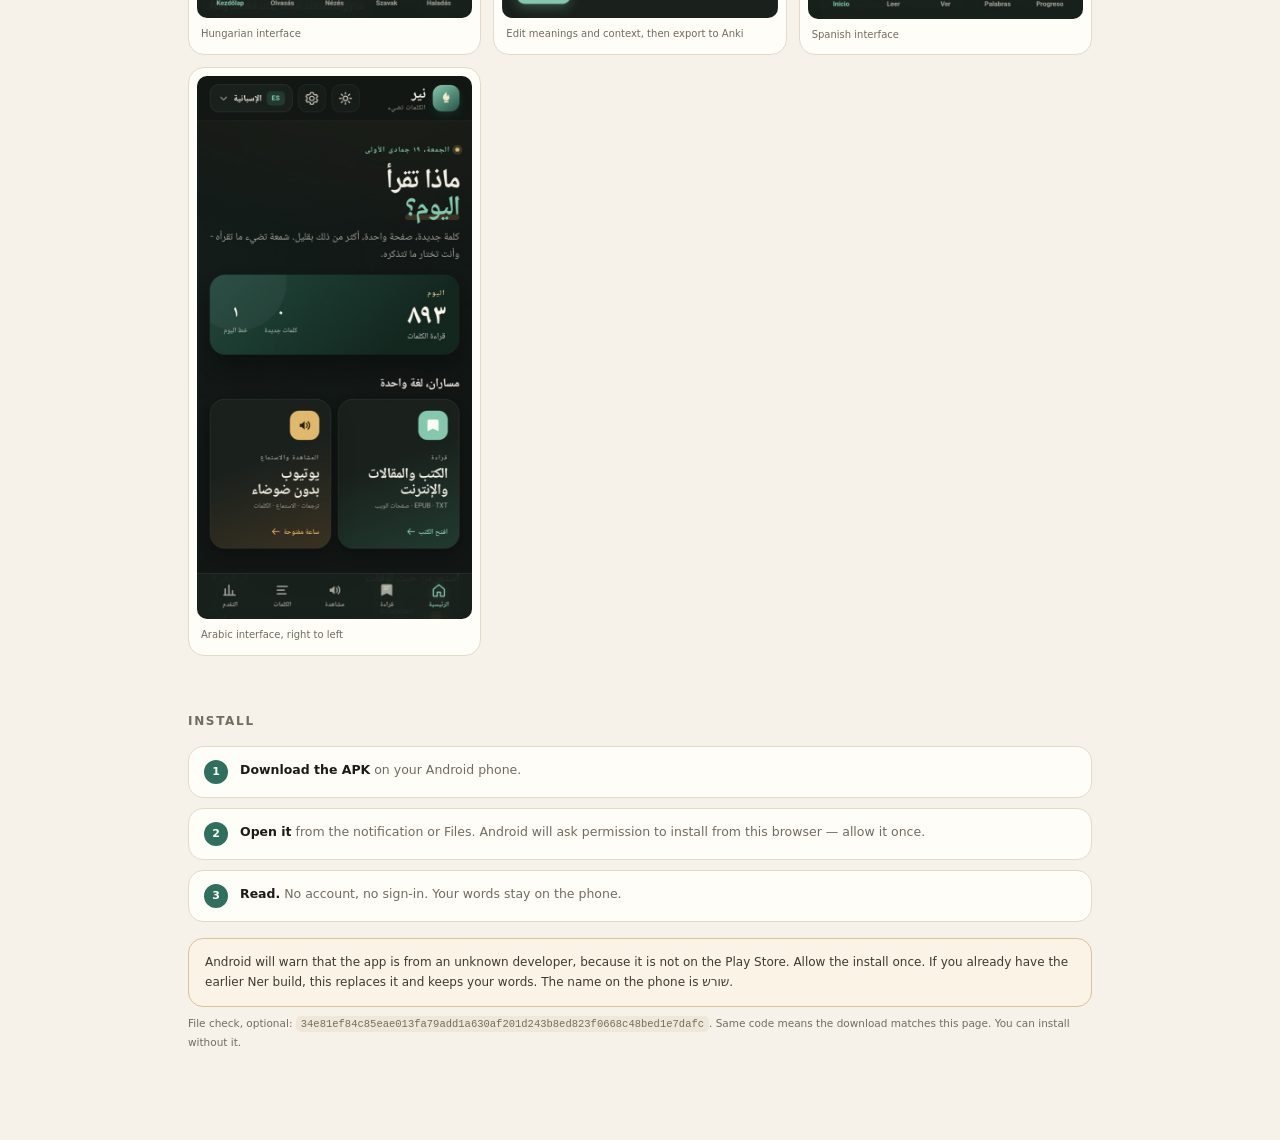
==== commit 04512ff8: "Publish Shoresh 1.8.2 Sentence patterns in 11 languages with cloze and pattern review cards, pattern" ====
--- a/ner/index.html
+++ b/ner/index.html
@@ -109,10 +109,10 @@
       <h1>Read more.<br><em>Look things up less.</em></h1>
       <p class="lead">Shoresh is a reading app for language learners. Tap a word, see it in your own language, grade it, and keep going. Books, articles, and YouTube live in the same vocabulary.</p>
       <div class="cta">
-        <a class="btn" href="https://github.com/windeckersoftware/windeckersoftware.github.io/releases/download/shoresh-1.8.1/Shoresh-1.8.1.apk">↓ Download APK</a>
+        <a class="btn" href="https://github.com/windeckersoftware/windeckersoftware.github.io/releases/download/shoresh-1.8.2/Shoresh-1.8.2.apk">↓ Download APK</a>
         <a class="btn alt" href="#install">How to install</a>
       </div>
-      <div class="meta">Version 1.8.1 · Android 8 and newer · about 93 MB</div>
+      <div class="meta">Version 1.8.2 · Android 8 and newer · about 94 MB</div>
       <div class="chips">
         <span class="chip">25 dictionaries</span>
         <span class="chip">Books, web, YouTube</span>
@@ -133,6 +133,8 @@
     <div class="card"><div class="ico">⌁</div><h3>News, one tap away</h3><p>Read → Web lists news sites for the language you learn: BBC 中文, 联合早报, DW, 澎湃; Le Monde, RFI Français facile; 연합뉴스, KBS; g1, Folha; El País, BBC Mundo and more. Tap a word in a headline for its meaning, then <em>Open link</em> to read the article. Back and site-home buttons sit in the bar.</p></div>
     <div class="card"><div class="ico">中</div><h3>Chinese in words</h3><p>A 100,000-word Chinese dictionary (CC-CEDICT), with pinyin over every word when you switch it on. 生词, 时候 and 阅读 stay whole, and scanned or PDF text loses the stray spaces between characters.</p></div>
     <div class="card"><div class="ico">Aa</div><h3>Cards that come back on time</h3><p>Words stay plain on the page, without colours. Grade a word 1–4 and it becomes a review card with Anki's schedule. On the card you use the same 1–4, K and X, and each button shows when you will see it again. Word first or meaning first, with the sentence you met it in on the back.</p></div>
+    <div class="card"><div class="ico">≋</div><h3>Sentence patterns</h3><p>The frames behind everyday speech, such as <em>il faut que</em> or <em>ne … pas</em>, with real sentences and translations. Hebrew and French are ranked by how often each pattern occurs in thousands of human-written sentences; Chinese, Japanese, Korean, German, Spanish, Italian, Portuguese, Russian and English have hand-written sets. While you read, the word sheet lists the patterns in that sentence, and you can save a pattern, or the sentence itself as a fill-in-the-blank card.</p></div>
+    <div class="card"><div class="ico">あ</div><h3>Readings that match the language</h3><p>Japanese words show their kana and Cantonese words show jyutping, not a transcription borrowed from another language.</p></div>
     <div class="card"><div class="ico">筆</div><h3>Stroke order</h3><p>Open a Chinese word and its characters draw themselves, stroke by stroke, with every stroke numbered underneath. Tap a number to see that stroke again. Offline, for over 9,500 characters.</p></div>
     <div class="card"><div class="ico">▶</div><h3>Watch</h3><p>The video sits on top. Under it, captions fill the rest of the screen in your learning language, with a translation in your base language. Tap a word for its meaning in that same sheet. YouTube's gear still works: choose subtitles, quality, or speed, and the menu opens on top of the captions.</p></div>
     <div class="card"><div class="ico">ש</div><h3>Only three YouTube controls</h3><p>A YouTube mark opens the YouTube home. A search field runs a search. The channel name opens the channel you are watching. Recommendations, comments, and the bottom bar stay out of the way.</p></div>
@@ -182,7 +184,7 @@
     <div class="step"><p><strong>Read.</strong> No account, no sign-in. Your words stay on the phone.</p></div>
   </div>
   <div class="note">Android will warn that the app is from an unknown developer, because it is not on the Play Store. Allow the install once. If you already have the earlier Ner build, this replaces it and keeps your words. The name on the phone is שורש.</div>
-  <p class="hash">File check, optional: <code>cb3742d9ced0f2f96e9e9927d6ae6348fd417e1fad97f92ccf27fa4d8d629977</code>. Same code means the download matches this page. You can install without it.</p>
+  <p class="hash">File check, optional: <code>34e81ef84c85eae013fa79add1a630af201d243b8ed823f0668c48bed1e7dafc</code>. Same code means the download matches this page. You can install without it.</p>
 </div>
 </body>
 </html>
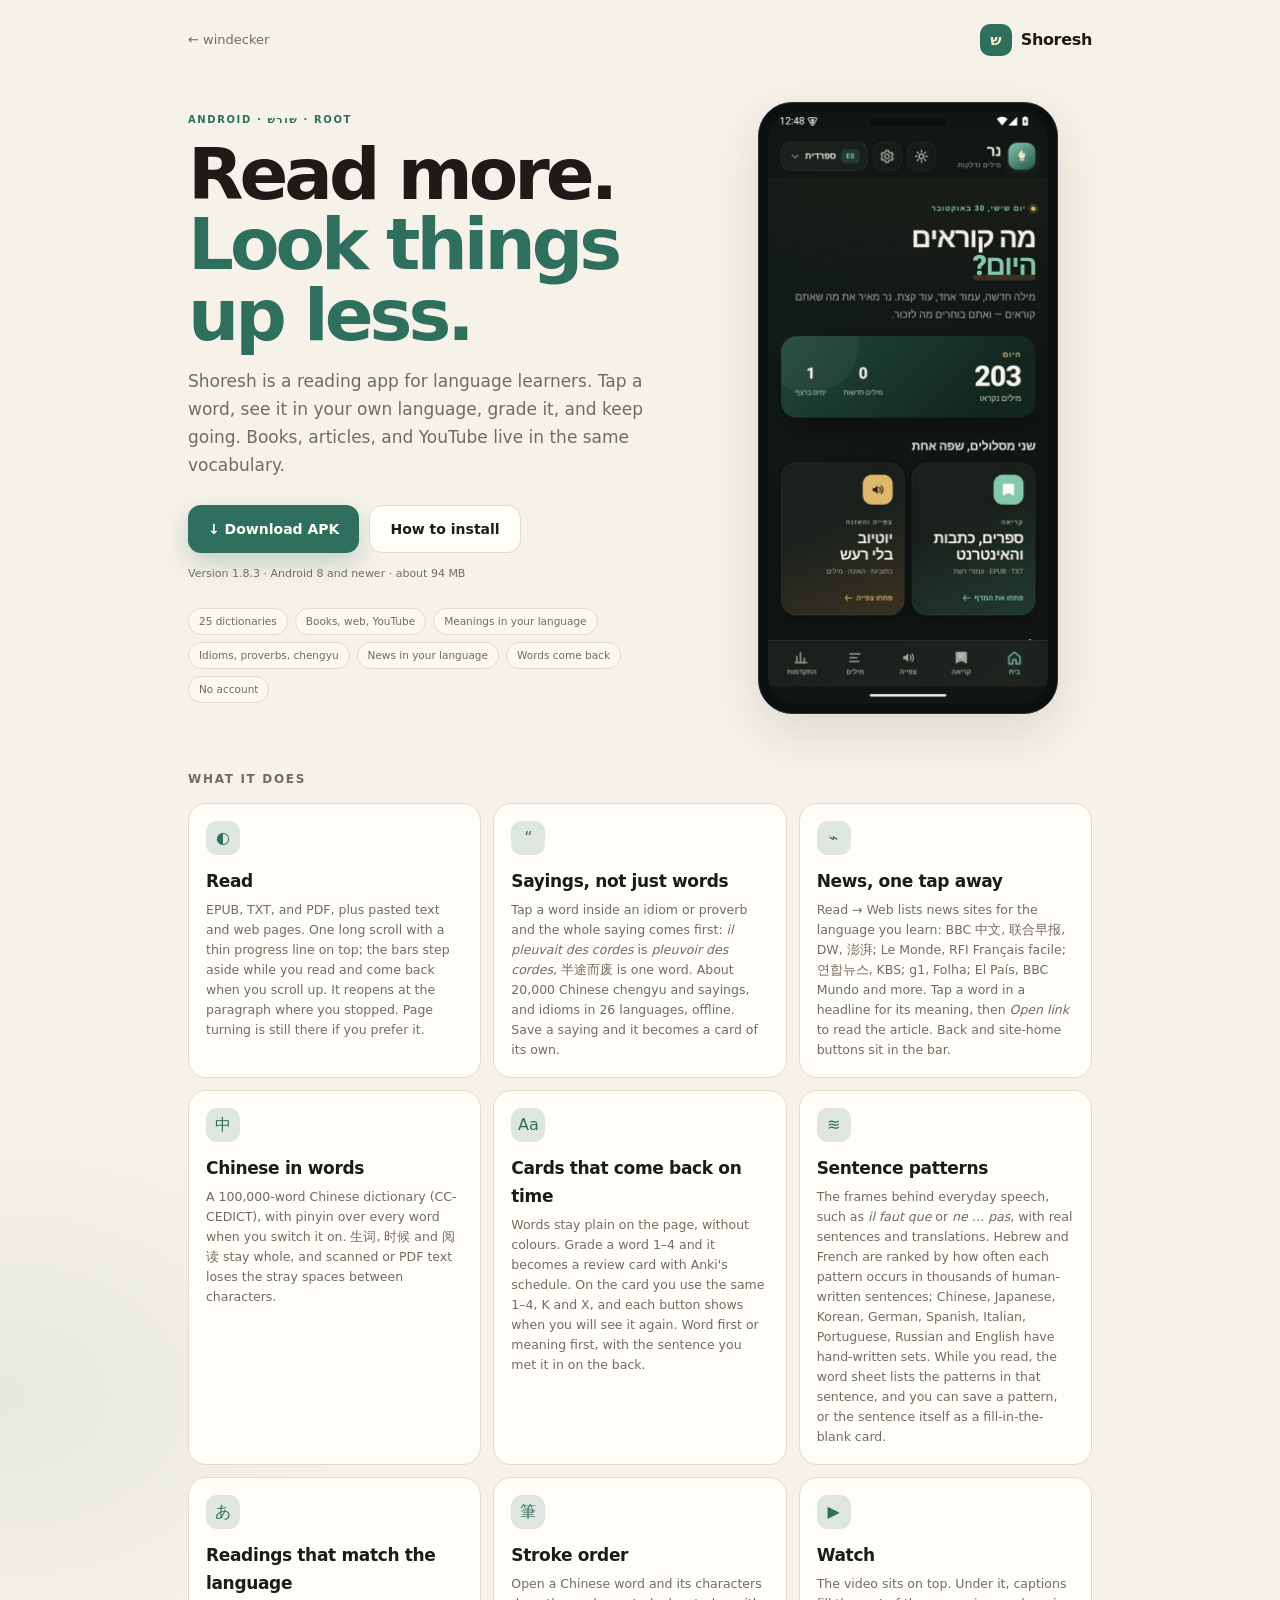
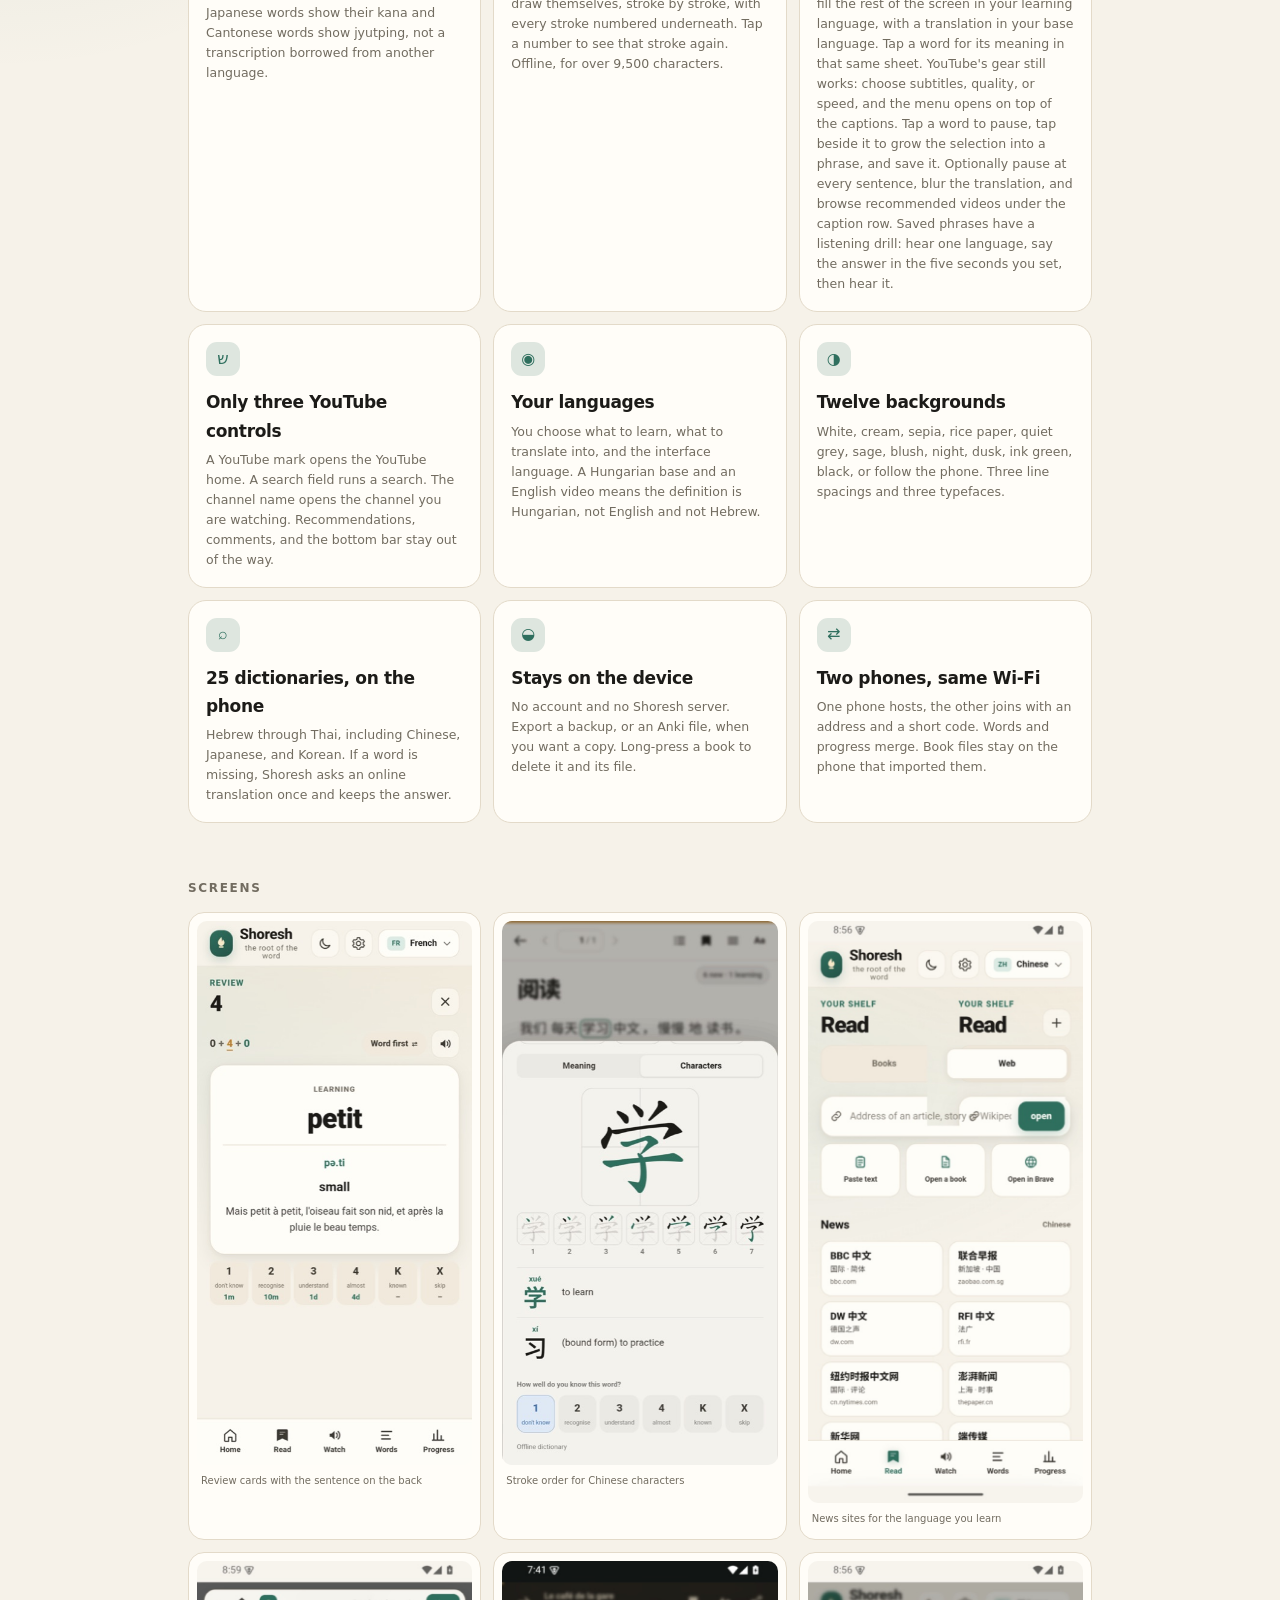
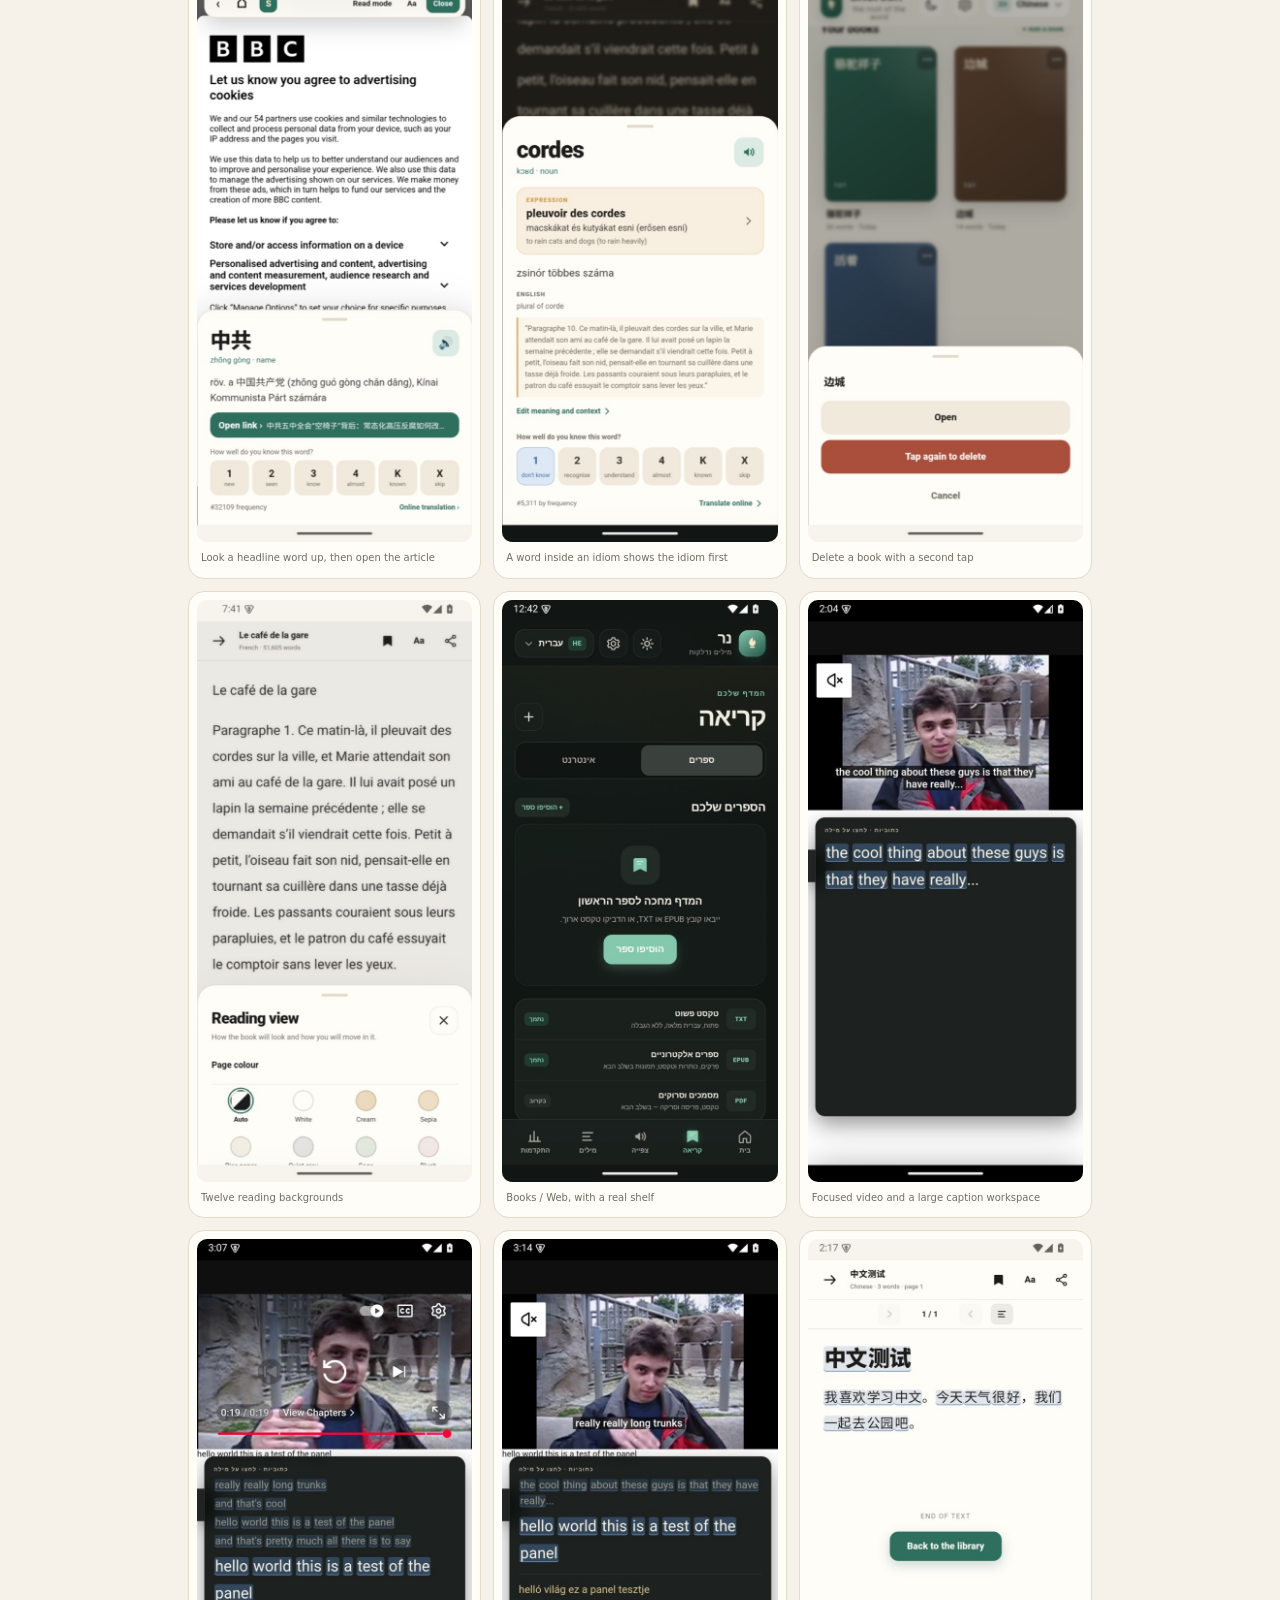
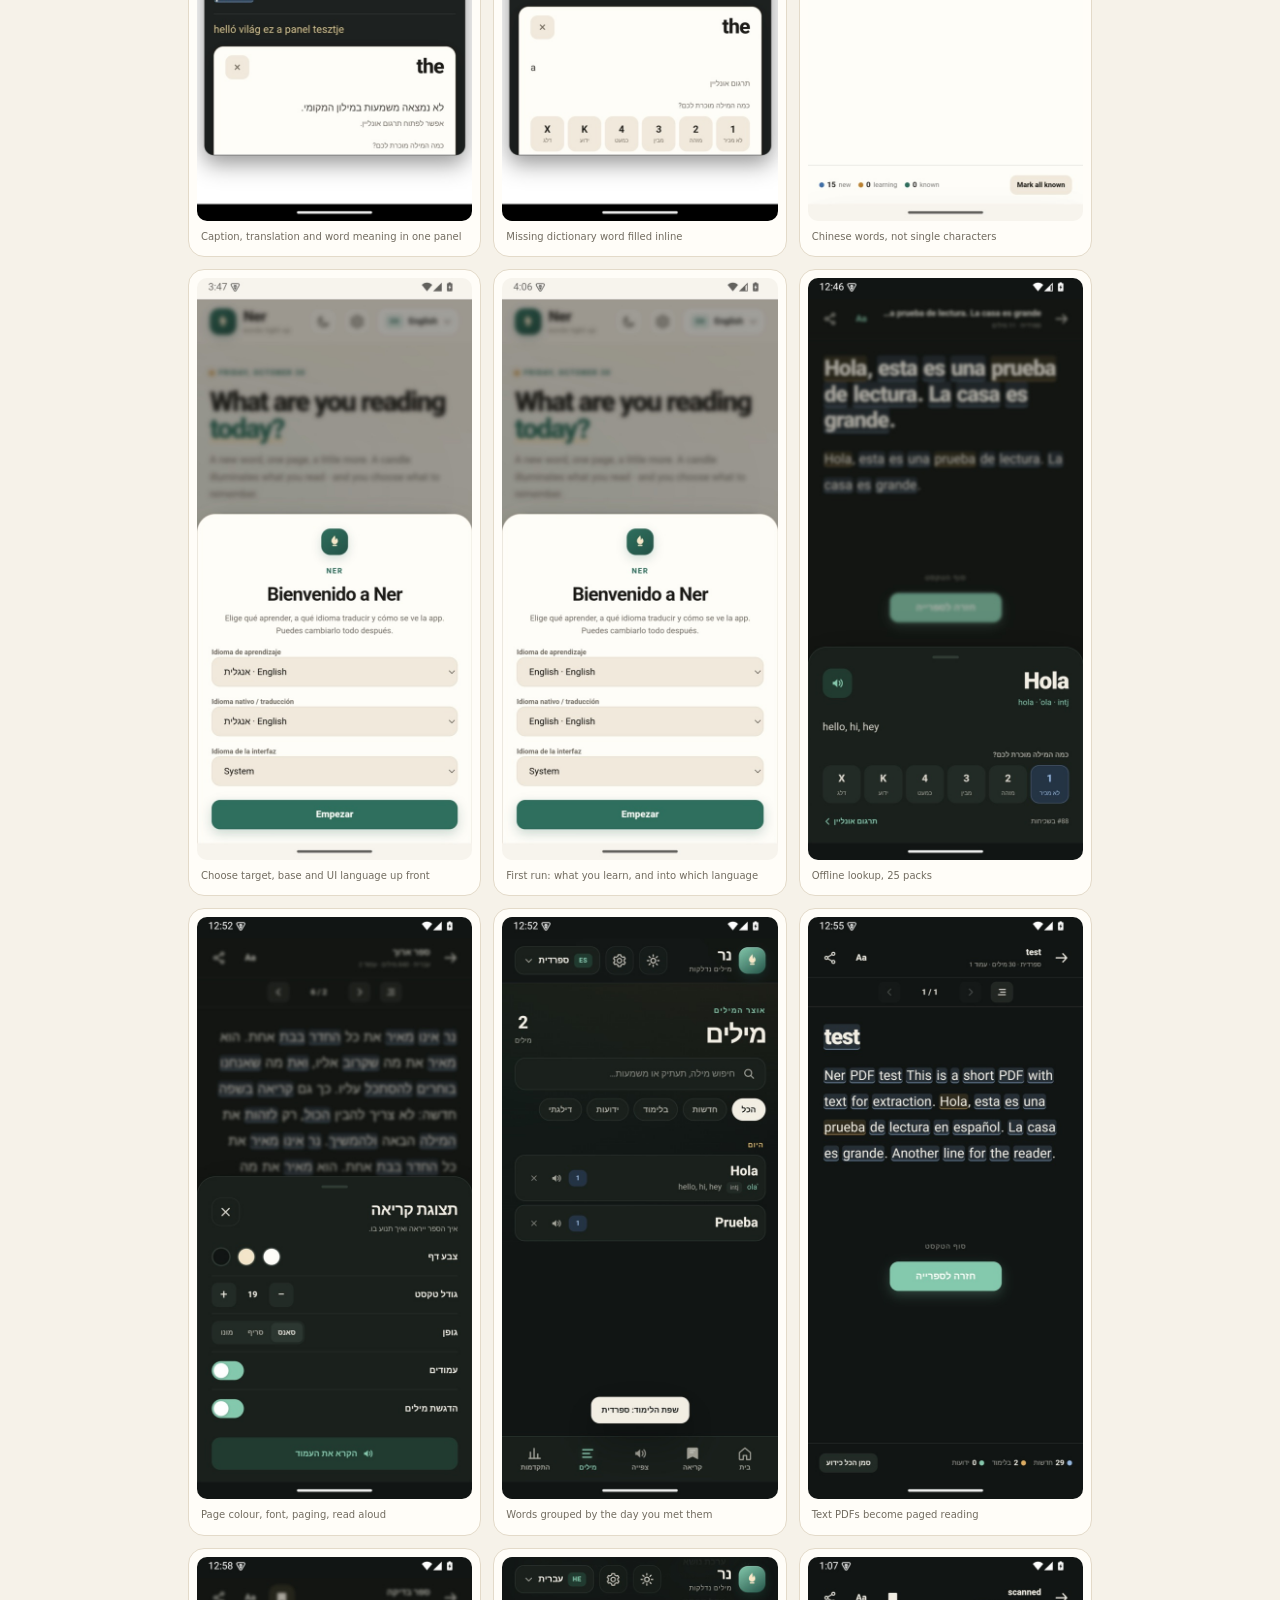
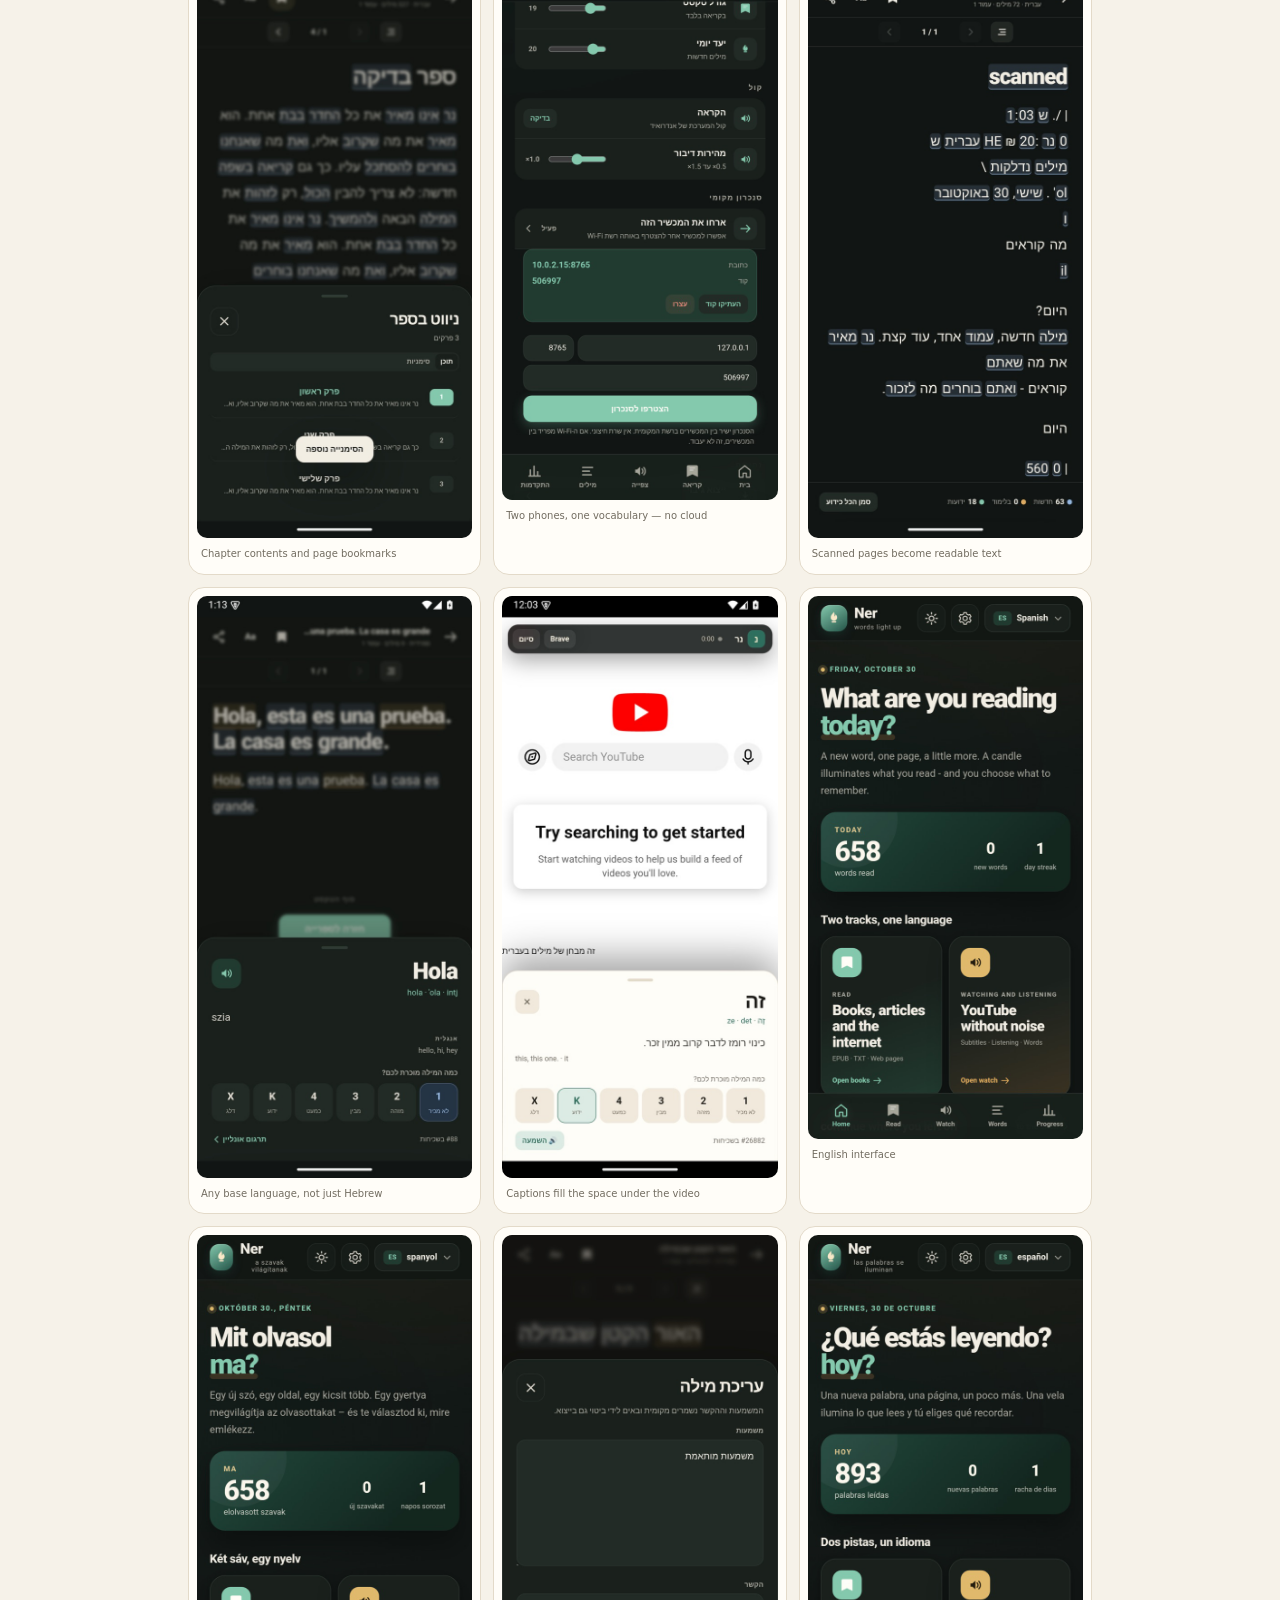
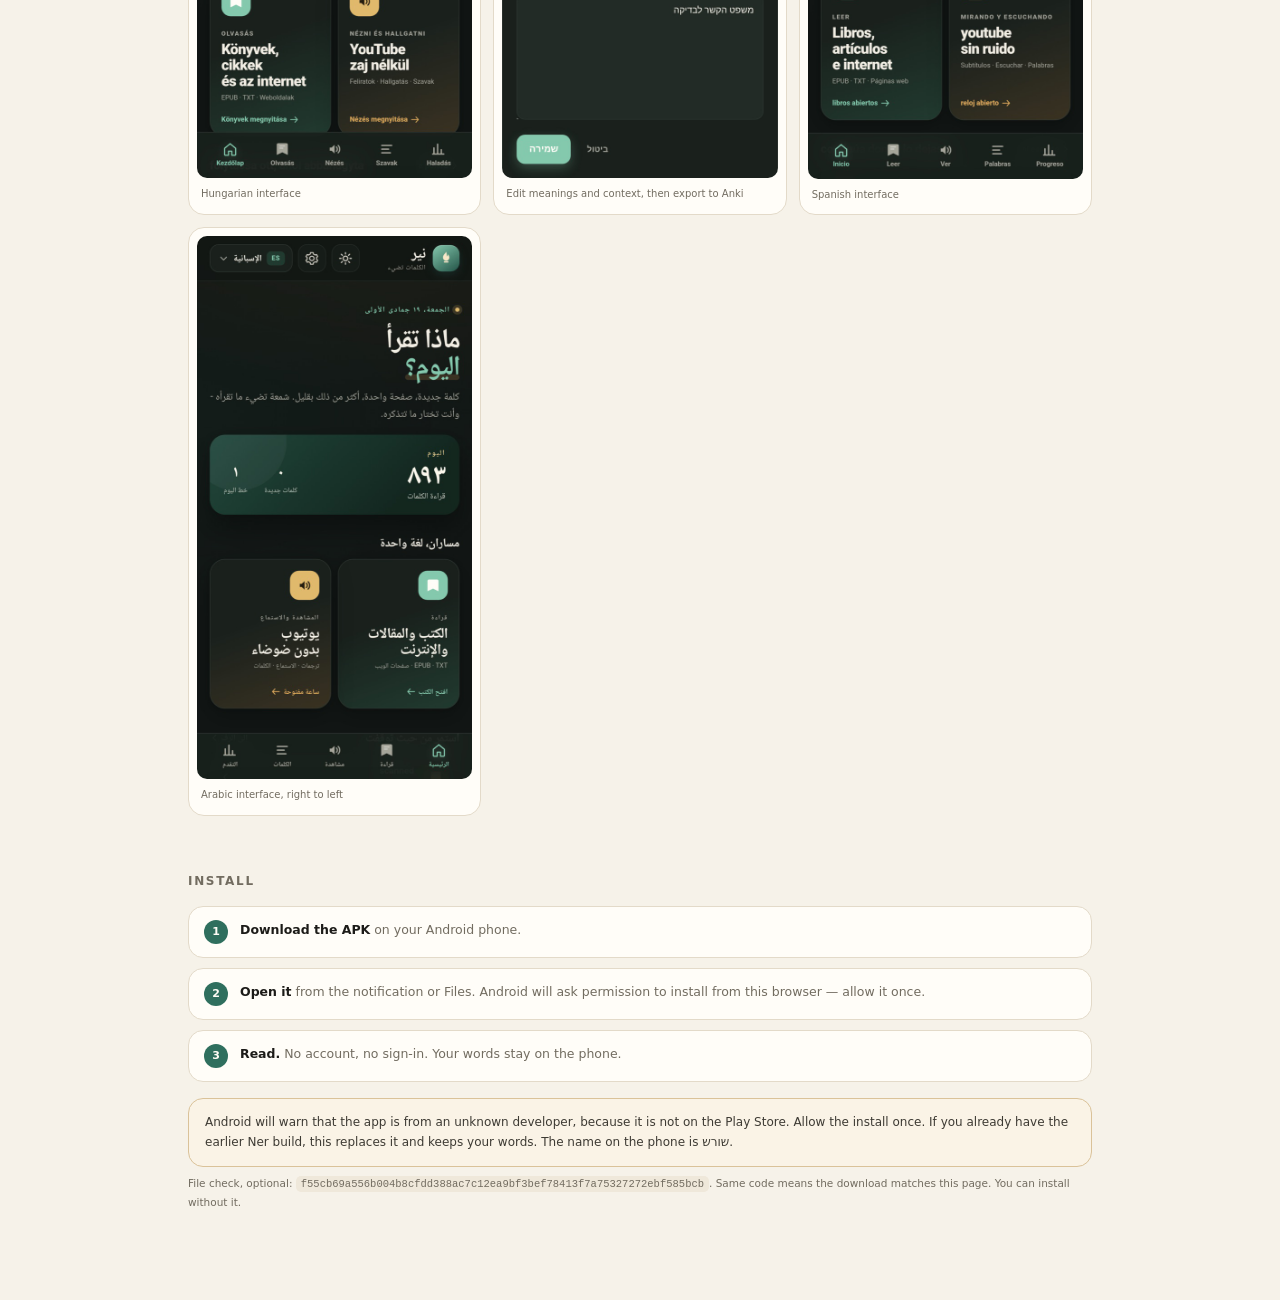
==== commit 19369c24: "Publish Shoresh 1.8.3 Watch: tap to pause, phrase selection, sentence pause, one caption row, recomm" ====
--- a/ner/index.html
+++ b/ner/index.html
@@ -109,10 +109,10 @@
       <h1>Read more.<br><em>Look things up less.</em></h1>
       <p class="lead">Shoresh is a reading app for language learners. Tap a word, see it in your own language, grade it, and keep going. Books, articles, and YouTube live in the same vocabulary.</p>
       <div class="cta">
-        <a class="btn" href="https://github.com/windeckersoftware/windeckersoftware.github.io/releases/download/shoresh-1.8.2/Shoresh-1.8.2.apk">↓ Download APK</a>
+        <a class="btn" href="https://github.com/windeckersoftware/windeckersoftware.github.io/releases/download/shoresh-1.8.3/Shoresh-1.8.3.apk">↓ Download APK</a>
         <a class="btn alt" href="#install">How to install</a>
       </div>
-      <div class="meta">Version 1.8.2 · Android 8 and newer · about 94 MB</div>
+      <div class="meta">Version 1.8.3 · Android 8 and newer · about 94 MB</div>
       <div class="chips">
         <span class="chip">25 dictionaries</span>
         <span class="chip">Books, web, YouTube</span>
@@ -136,7 +136,7 @@
     <div class="card"><div class="ico">≋</div><h3>Sentence patterns</h3><p>The frames behind everyday speech, such as <em>il faut que</em> or <em>ne … pas</em>, with real sentences and translations. Hebrew and French are ranked by how often each pattern occurs in thousands of human-written sentences; Chinese, Japanese, Korean, German, Spanish, Italian, Portuguese, Russian and English have hand-written sets. While you read, the word sheet lists the patterns in that sentence, and you can save a pattern, or the sentence itself as a fill-in-the-blank card.</p></div>
     <div class="card"><div class="ico">あ</div><h3>Readings that match the language</h3><p>Japanese words show their kana and Cantonese words show jyutping, not a transcription borrowed from another language.</p></div>
     <div class="card"><div class="ico">筆</div><h3>Stroke order</h3><p>Open a Chinese word and its characters draw themselves, stroke by stroke, with every stroke numbered underneath. Tap a number to see that stroke again. Offline, for over 9,500 characters.</p></div>
-    <div class="card"><div class="ico">▶</div><h3>Watch</h3><p>The video sits on top. Under it, captions fill the rest of the screen in your learning language, with a translation in your base language. Tap a word for its meaning in that same sheet. YouTube's gear still works: choose subtitles, quality, or speed, and the menu opens on top of the captions.</p></div>
+    <div class="card"><div class="ico">▶</div><h3>Watch</h3><p>The video sits on top. Under it, captions fill the rest of the screen in your learning language, with a translation in your base language. Tap a word for its meaning in that same sheet. YouTube's gear still works: choose subtitles, quality, or speed, and the menu opens on top of the captions. Tap a word to pause, tap beside it to grow the selection into a phrase, and save it. Optionally pause at every sentence, blur the translation, and browse recommended videos under the caption row. Saved phrases have a listening drill: hear one language, say the answer in the five seconds you set, then hear it.</p></div>
     <div class="card"><div class="ico">ש</div><h3>Only three YouTube controls</h3><p>A YouTube mark opens the YouTube home. A search field runs a search. The channel name opens the channel you are watching. Recommendations, comments, and the bottom bar stay out of the way.</p></div>
     <div class="card"><div class="ico">◉</div><h3>Your languages</h3><p>You choose what to learn, what to translate into, and the interface language. A Hungarian base and an English video means the definition is Hungarian, not English and not Hebrew.</p></div>
     <div class="card"><div class="ico">◑</div><h3>Twelve backgrounds</h3><p>White, cream, sepia, rice paper, quiet grey, sage, blush, night, dusk, ink green, black, or follow the phone. Three line spacings and three typefaces.</p></div>
@@ -184,7 +184,7 @@
     <div class="step"><p><strong>Read.</strong> No account, no sign-in. Your words stay on the phone.</p></div>
   </div>
   <div class="note">Android will warn that the app is from an unknown developer, because it is not on the Play Store. Allow the install once. If you already have the earlier Ner build, this replaces it and keeps your words. The name on the phone is שורש.</div>
-  <p class="hash">File check, optional: <code>34e81ef84c85eae013fa79add1a630af201d243b8ed823f0668c48bed1e7dafc</code>. Same code means the download matches this page. You can install without it.</p>
+  <p class="hash">File check, optional: <code>f55cb69a556b004b8cfdd388ac7c12ea9bf3bef78413f7a75327272ebf585bcb</code>. Same code means the download matches this page. You can install without it.</p>
 </div>
 </body>
 </html>
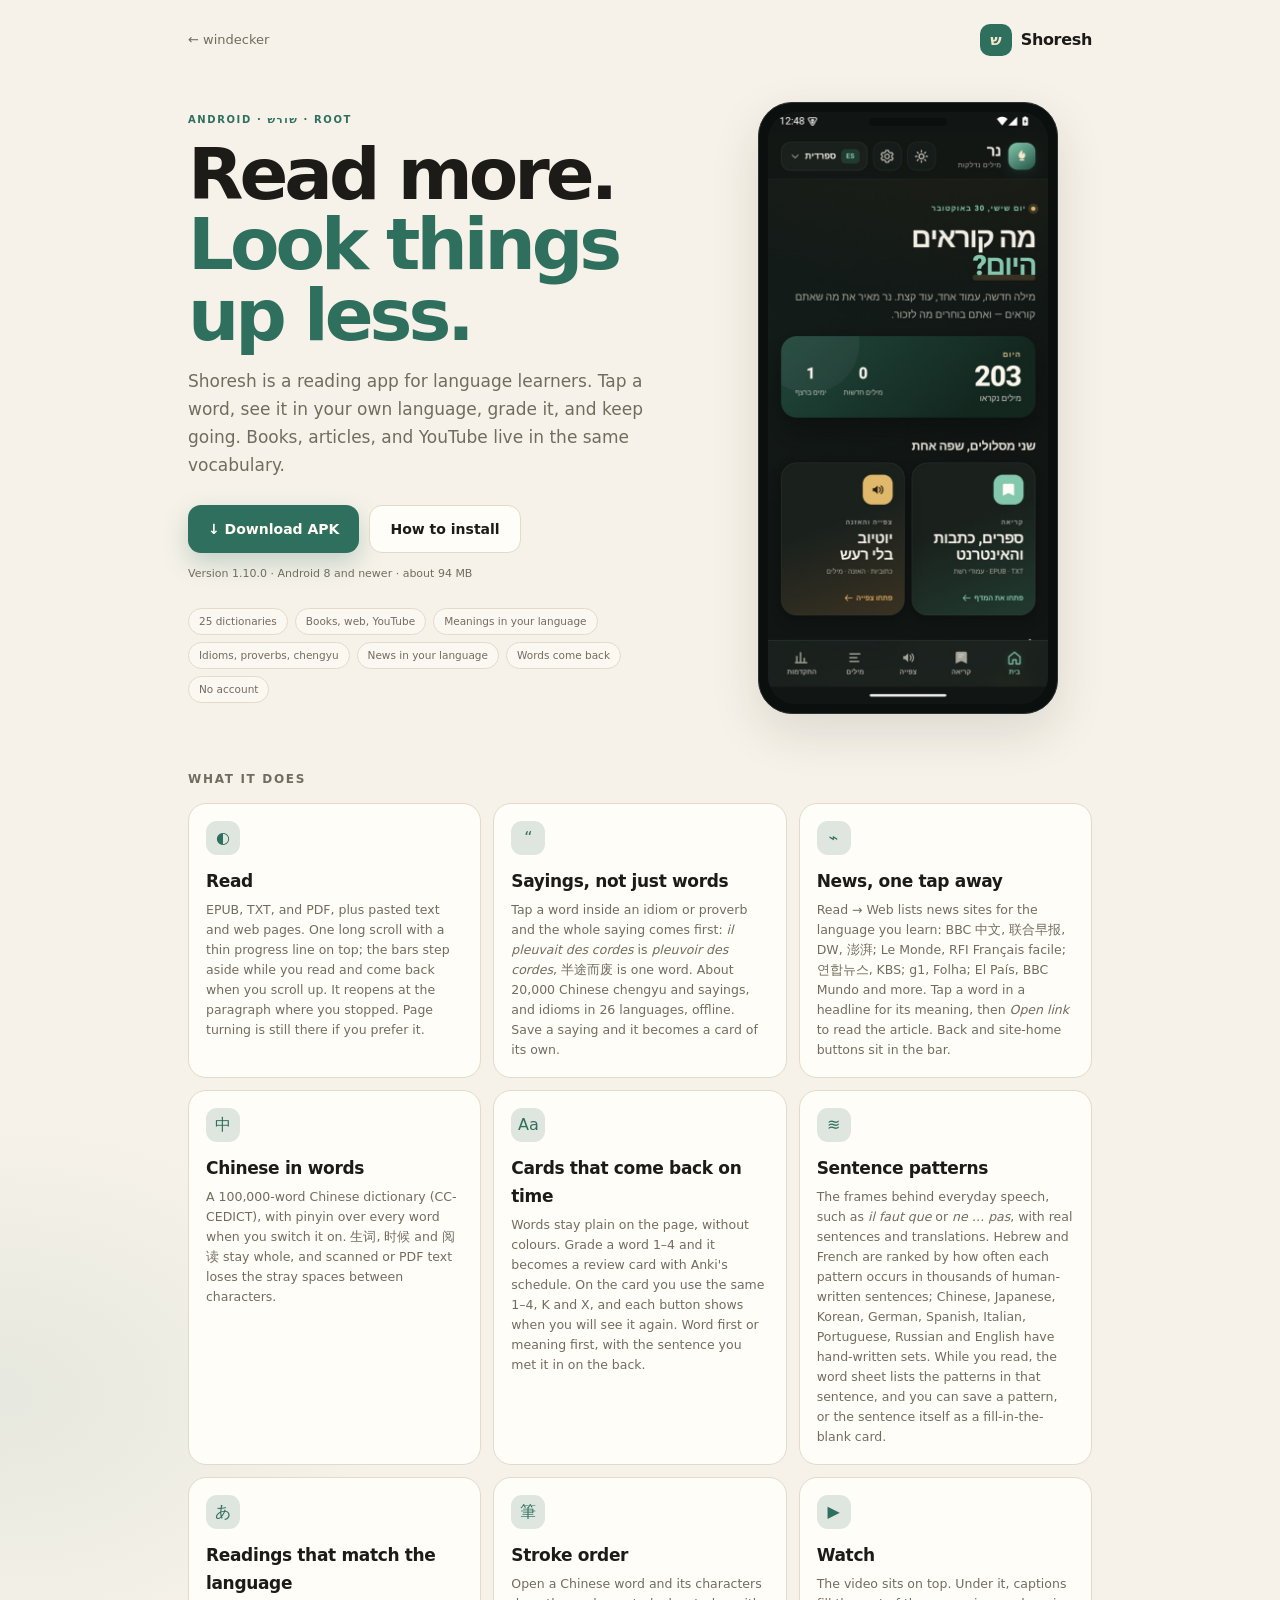
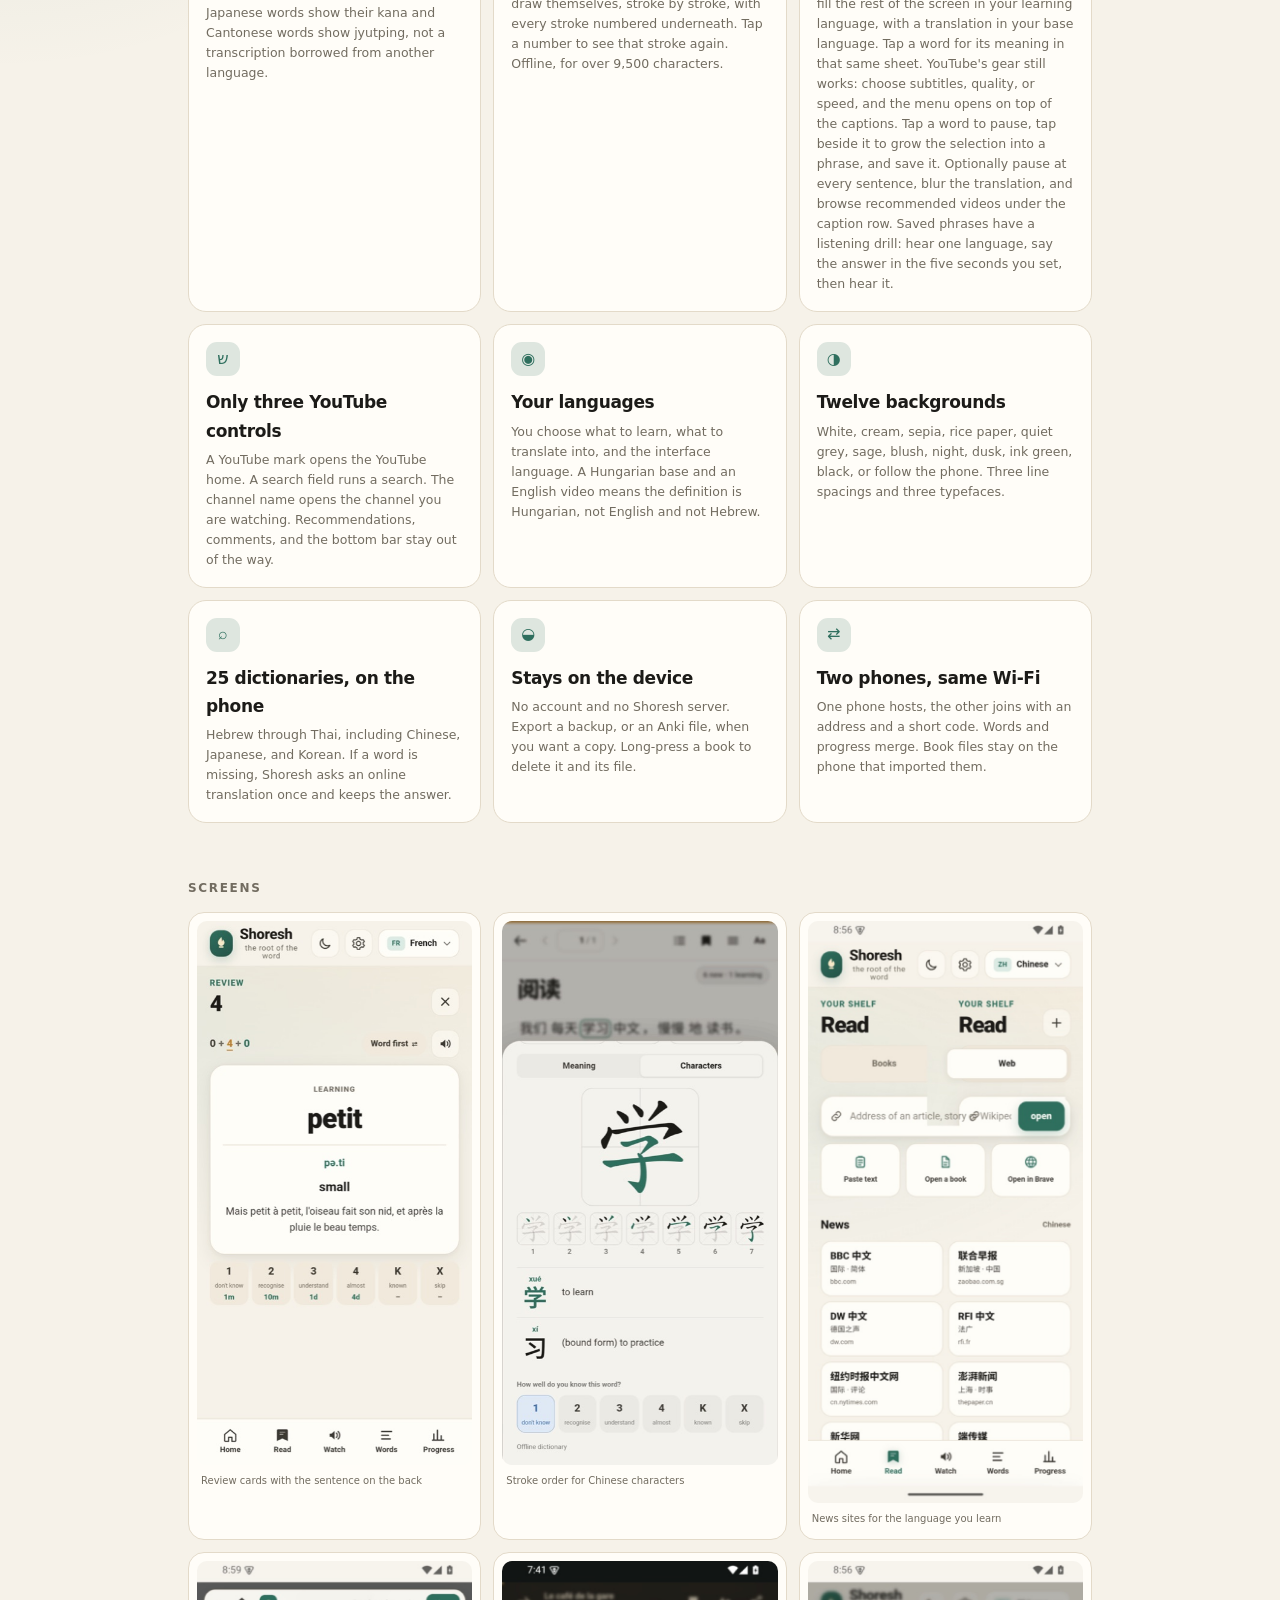
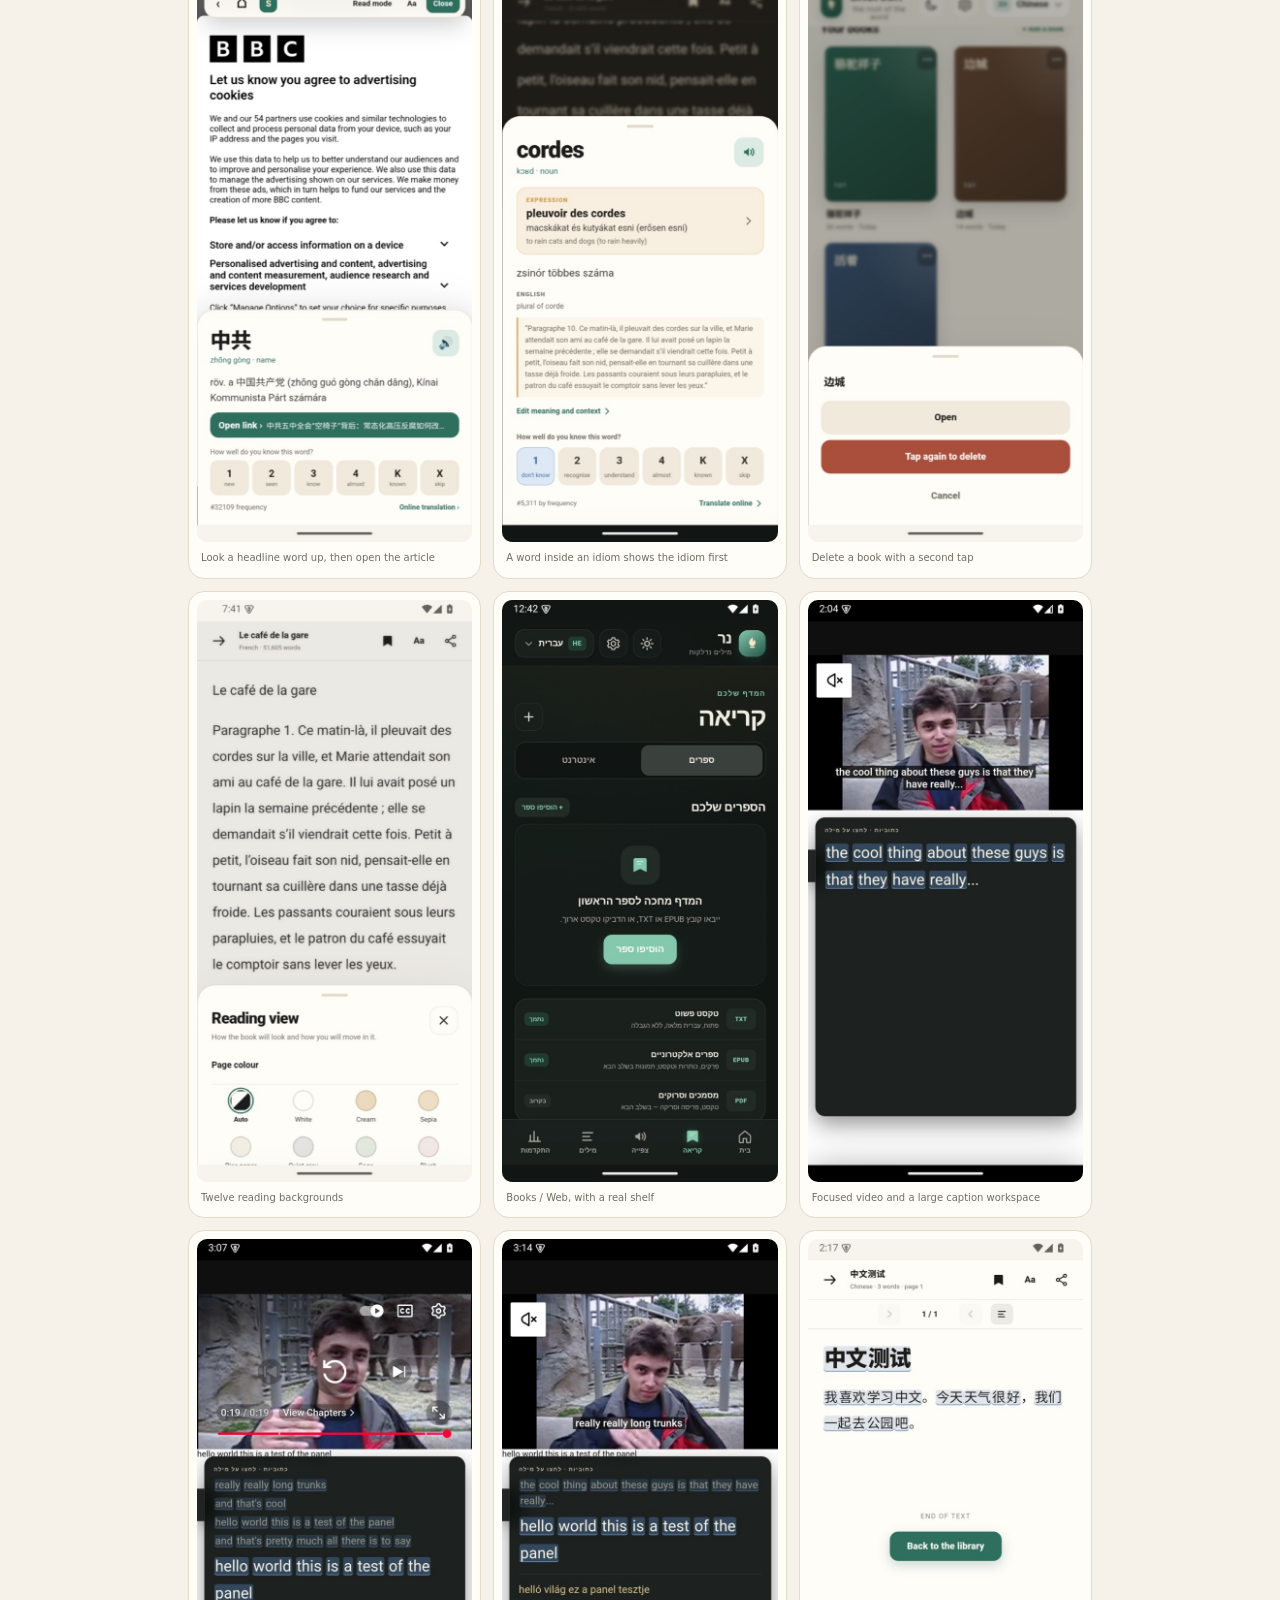
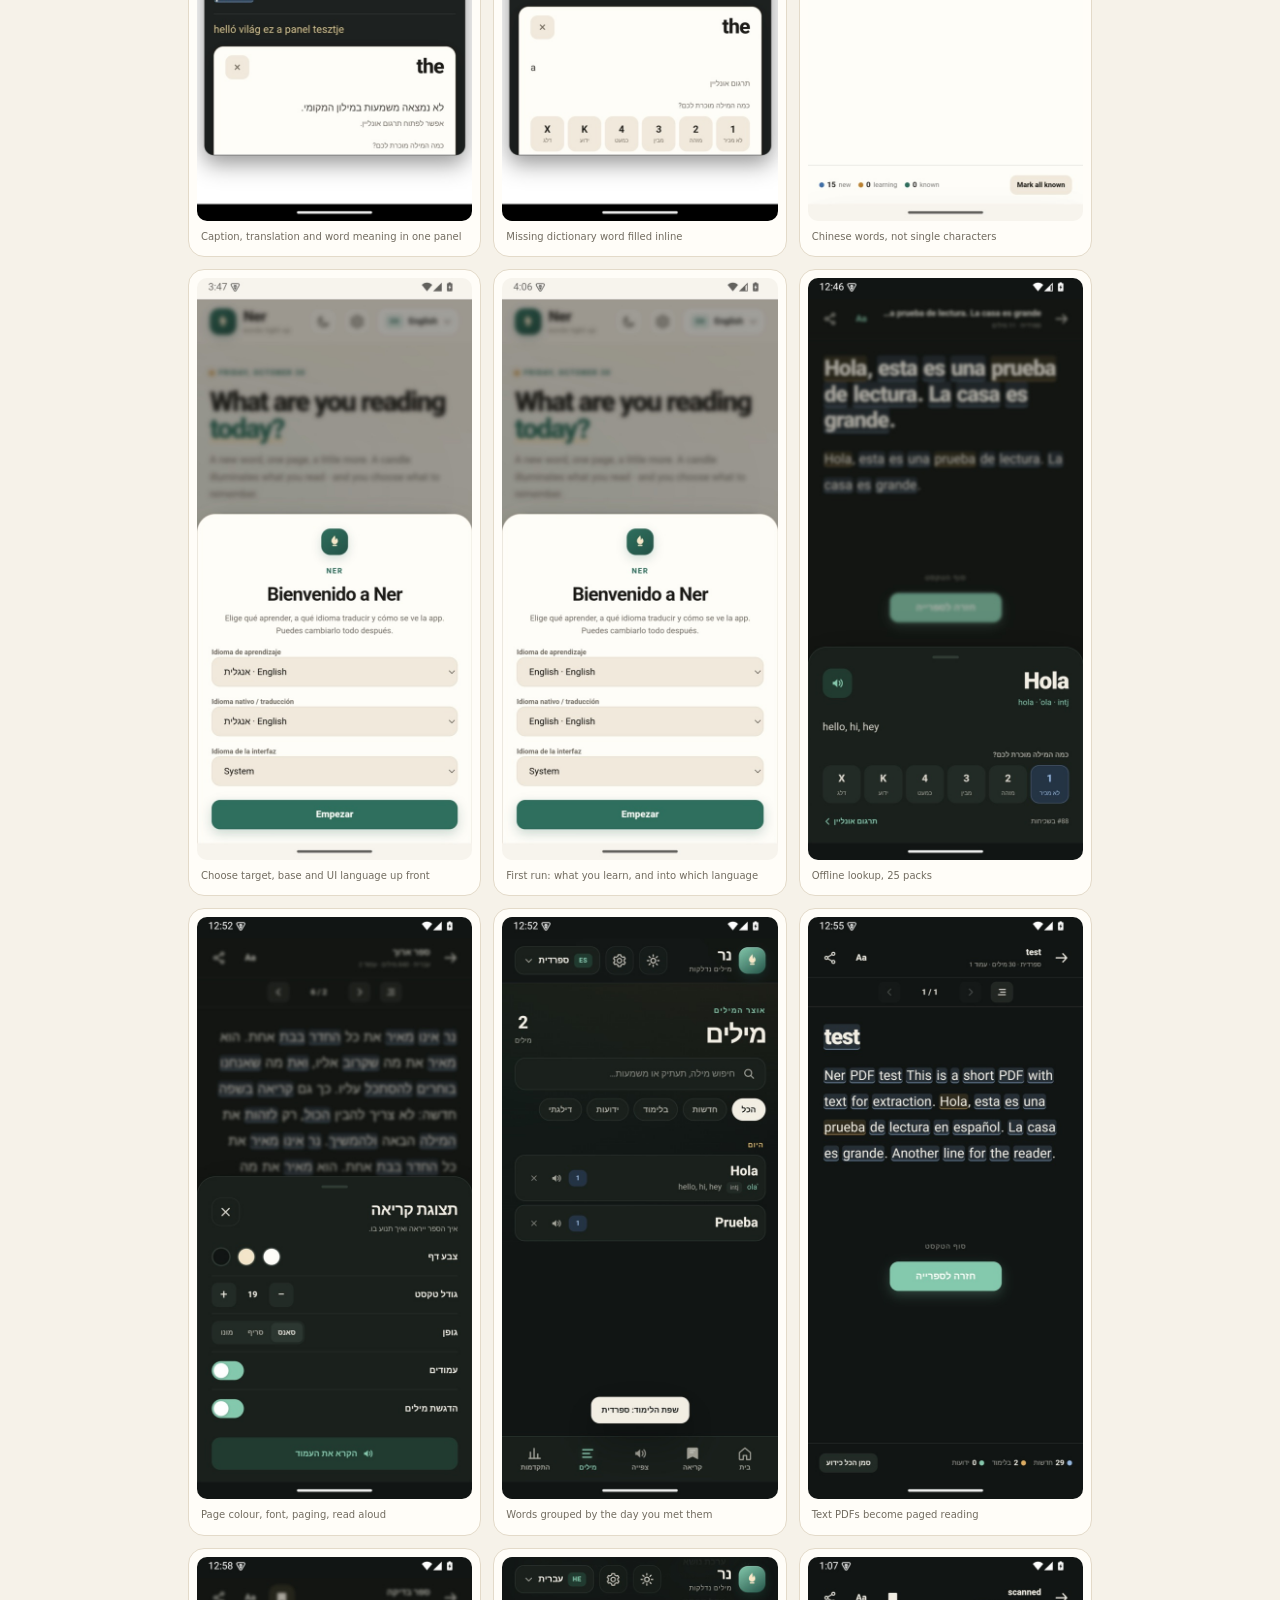
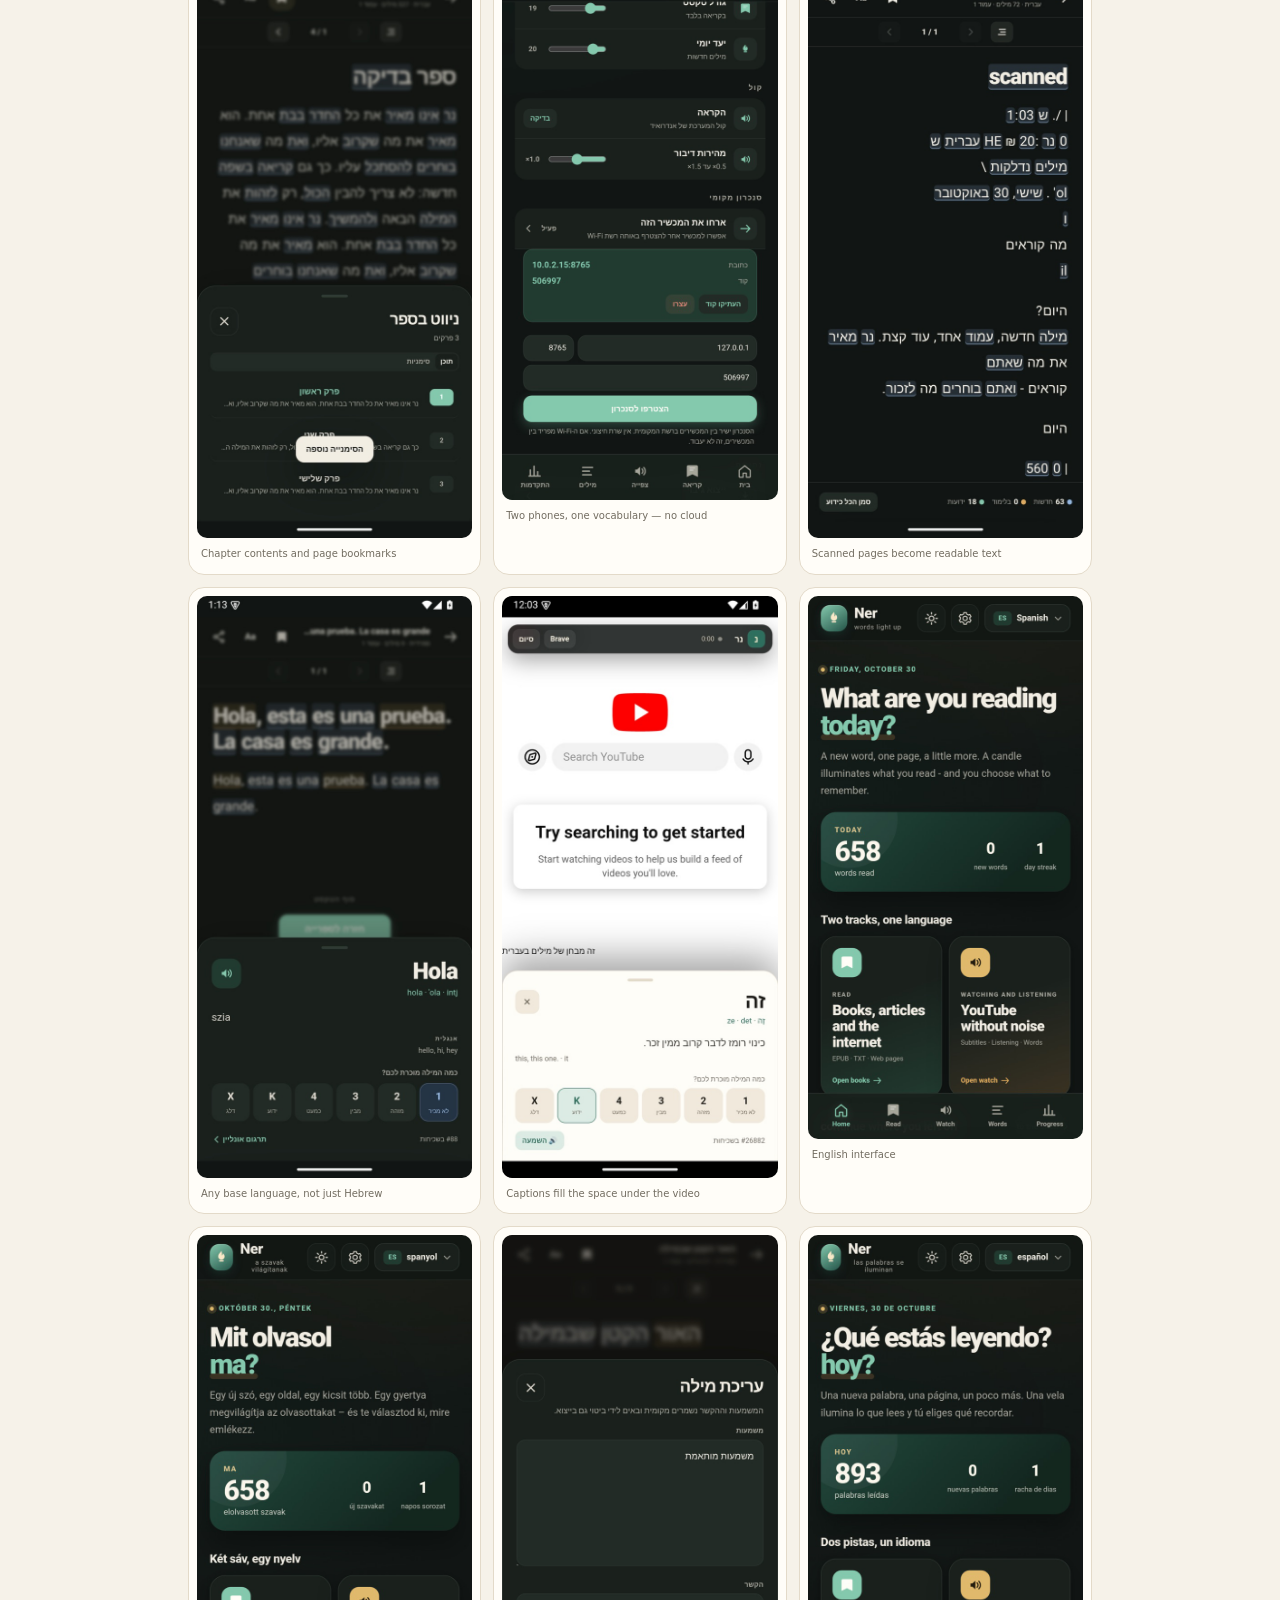
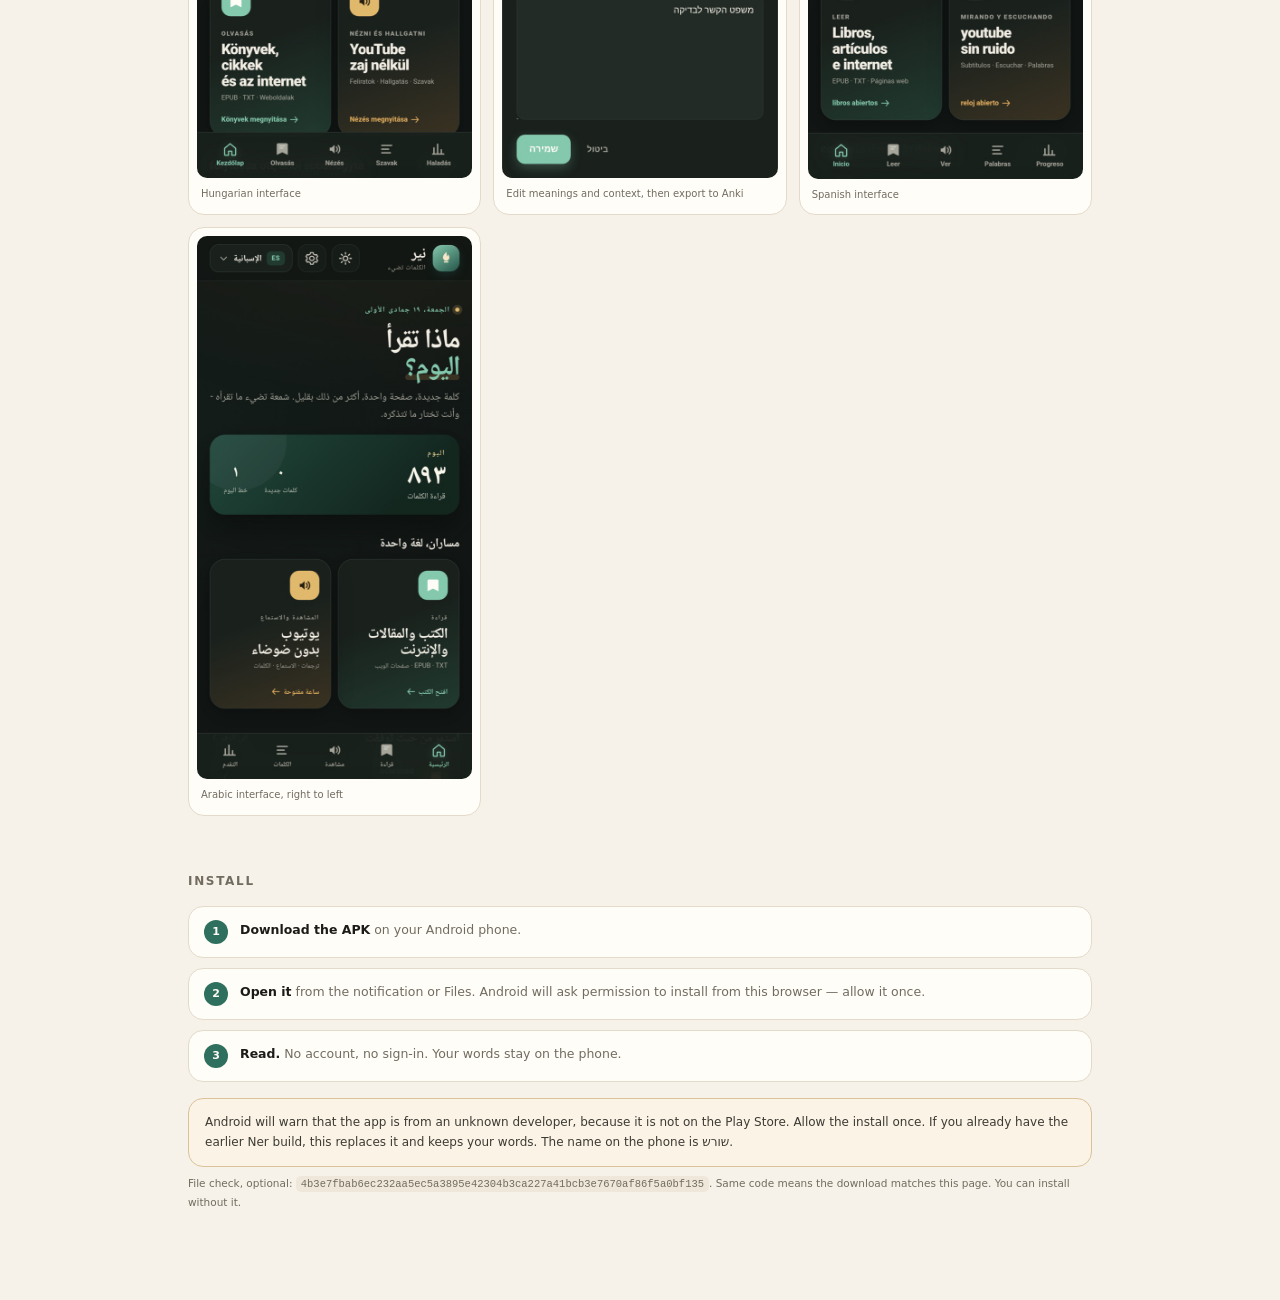
==== commit eec6fdd3: "Publish Shoresh 1.10.0 Review options: choose languages, kinds (words, idioms, proverbs), translatio" ====
--- a/ner/index.html
+++ b/ner/index.html
@@ -109,10 +109,10 @@
       <h1>Read more.<br><em>Look things up less.</em></h1>
       <p class="lead">Shoresh is a reading app for language learners. Tap a word, see it in your own language, grade it, and keep going. Books, articles, and YouTube live in the same vocabulary.</p>
       <div class="cta">
-        <a class="btn" href="https://github.com/windeckersoftware/windeckersoftware.github.io/releases/download/shoresh-1.8.3/Shoresh-1.8.3.apk">↓ Download APK</a>
+        <a class="btn" href="https://github.com/windeckersoftware/windeckersoftware.github.io/releases/download/shoresh-1.10.0/Shoresh-1.10.0.apk">↓ Download APK</a>
         <a class="btn alt" href="#install">How to install</a>
       </div>
-      <div class="meta">Version 1.8.3 · Android 8 and newer · about 94 MB</div>
+      <div class="meta">Version 1.10.0 · Android 8 and newer · about 94 MB</div>
       <div class="chips">
         <span class="chip">25 dictionaries</span>
         <span class="chip">Books, web, YouTube</span>
@@ -184,7 +184,7 @@
     <div class="step"><p><strong>Read.</strong> No account, no sign-in. Your words stay on the phone.</p></div>
   </div>
   <div class="note">Android will warn that the app is from an unknown developer, because it is not on the Play Store. Allow the install once. If you already have the earlier Ner build, this replaces it and keeps your words. The name on the phone is שורש.</div>
-  <p class="hash">File check, optional: <code>f55cb69a556b004b8cfdd388ac7c12ea9bf3bef78413f7a75327272ebf585bcb</code>. Same code means the download matches this page. You can install without it.</p>
+  <p class="hash">File check, optional: <code>4b3e7fbab6ec232aa5ec5a3895e42304b3ca227a41bcb3e7670af86f5a0bf135</code>. Same code means the download matches this page. You can install without it.</p>
 </div>
 </body>
 </html>
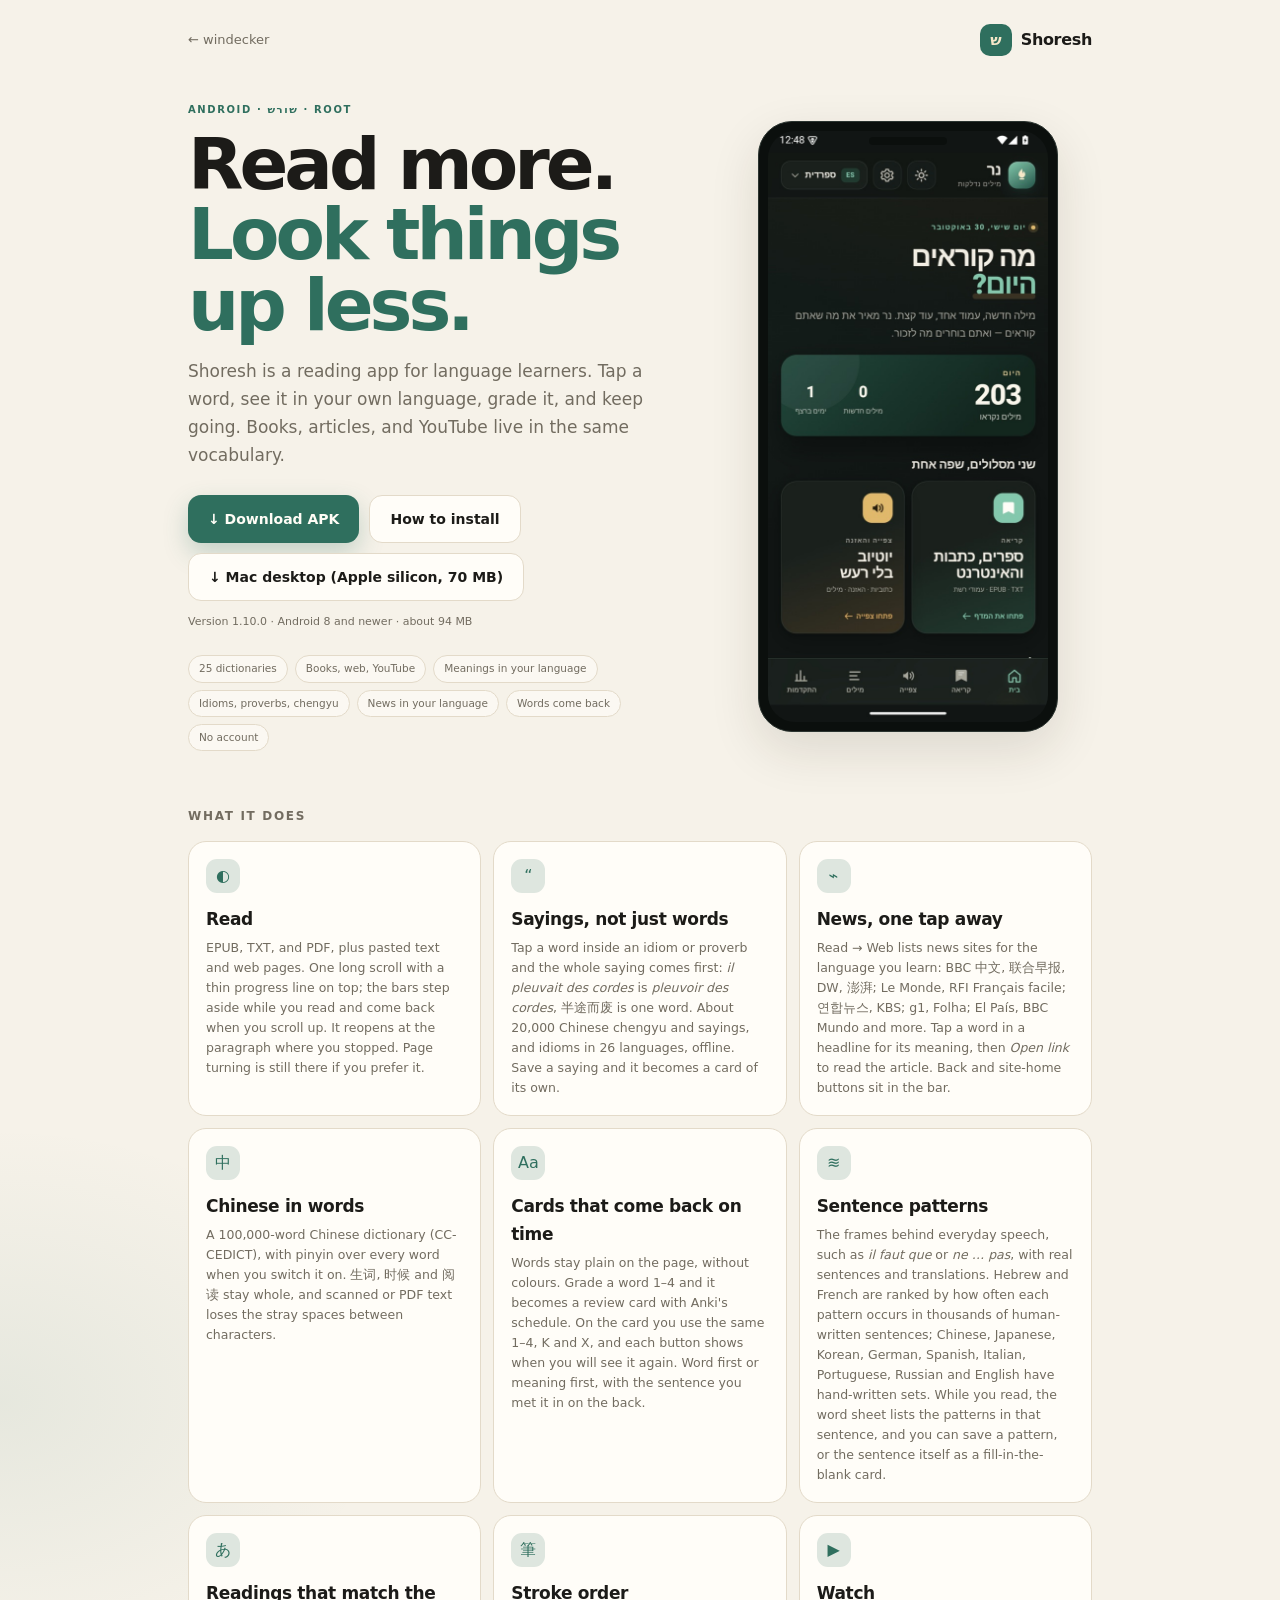
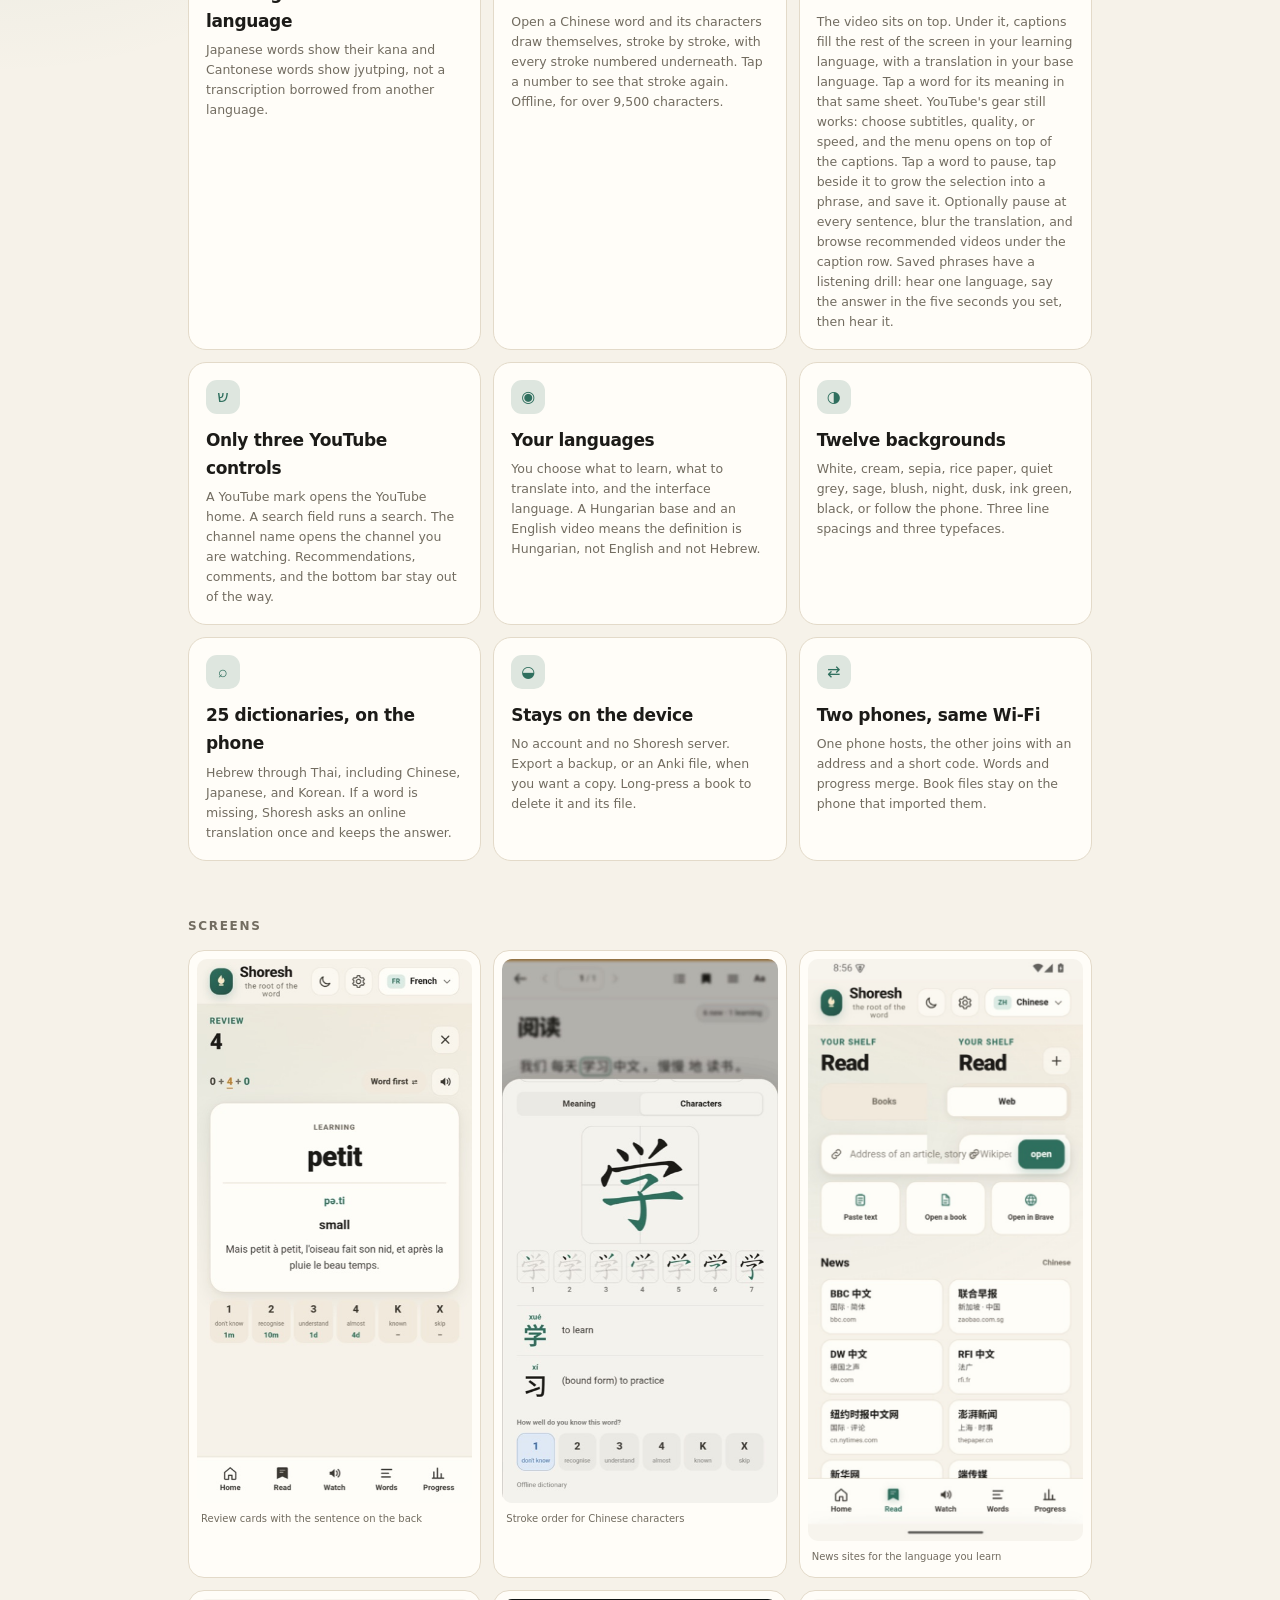
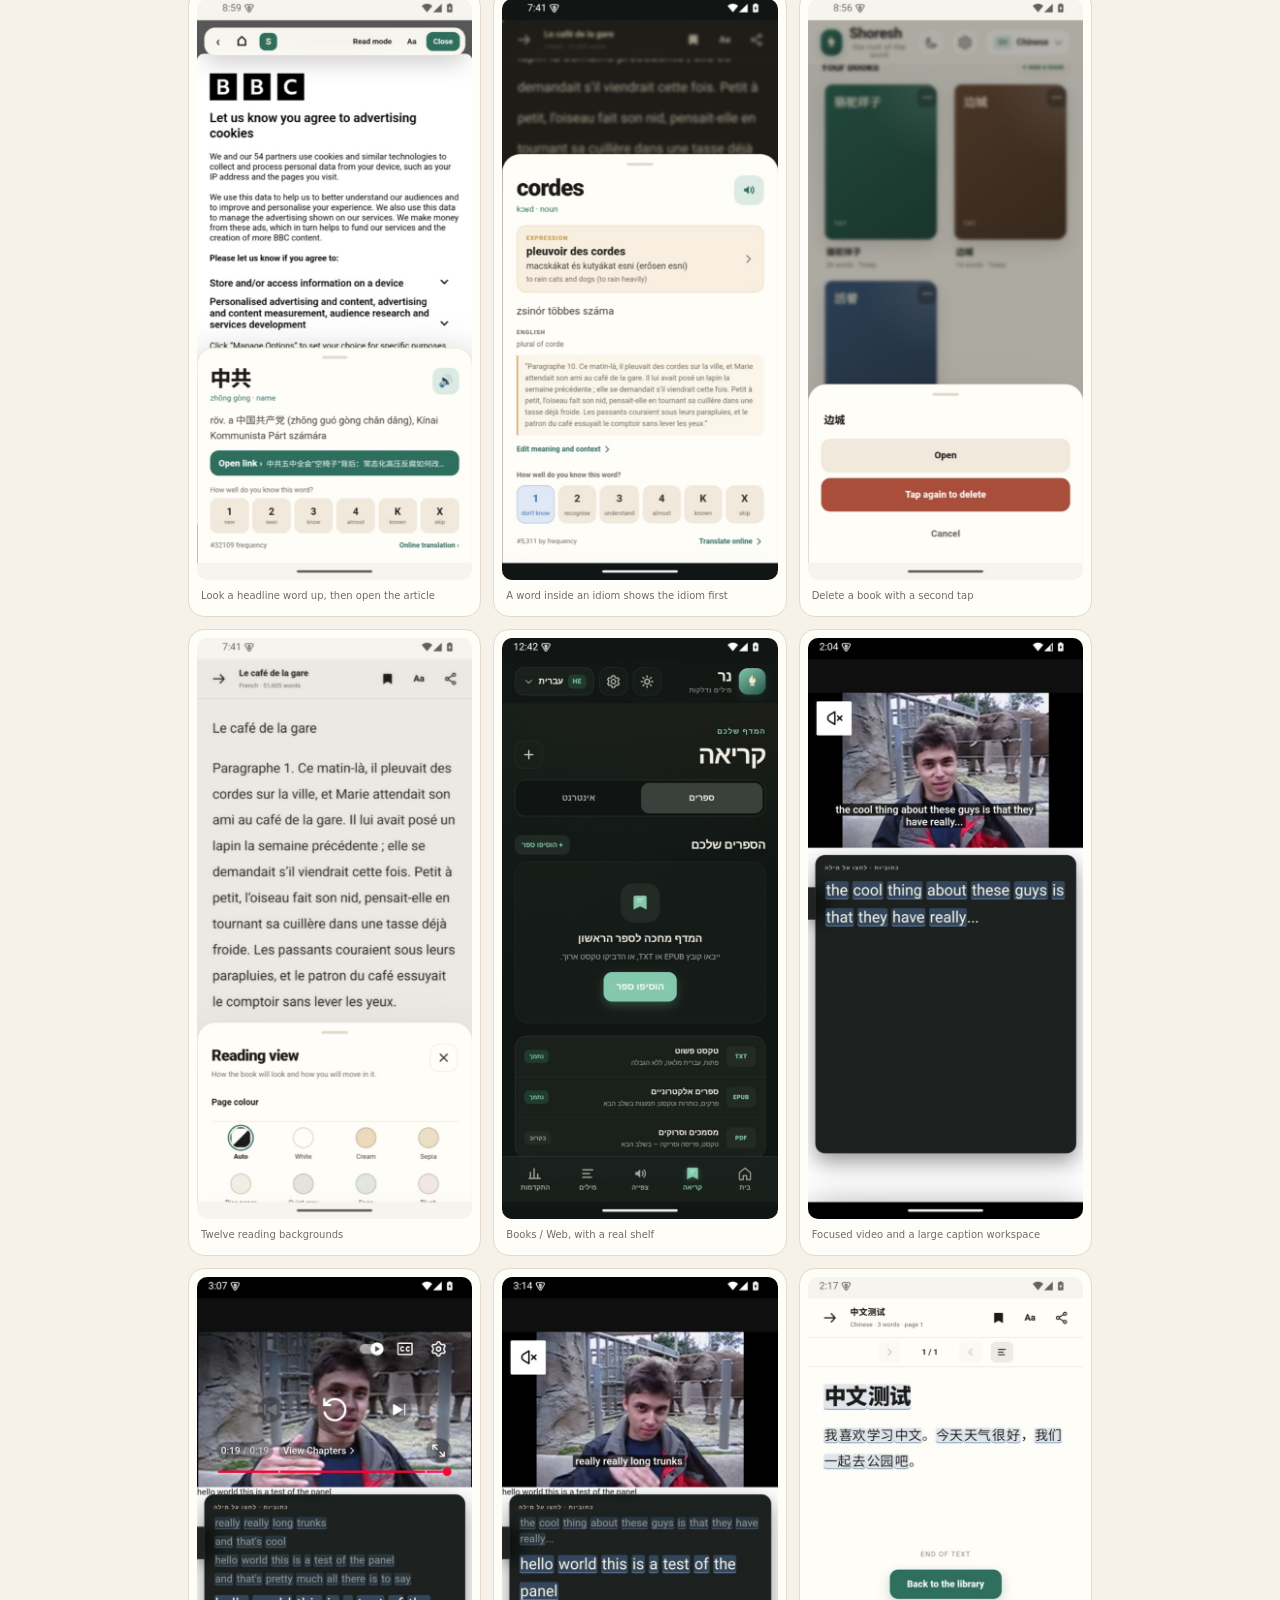
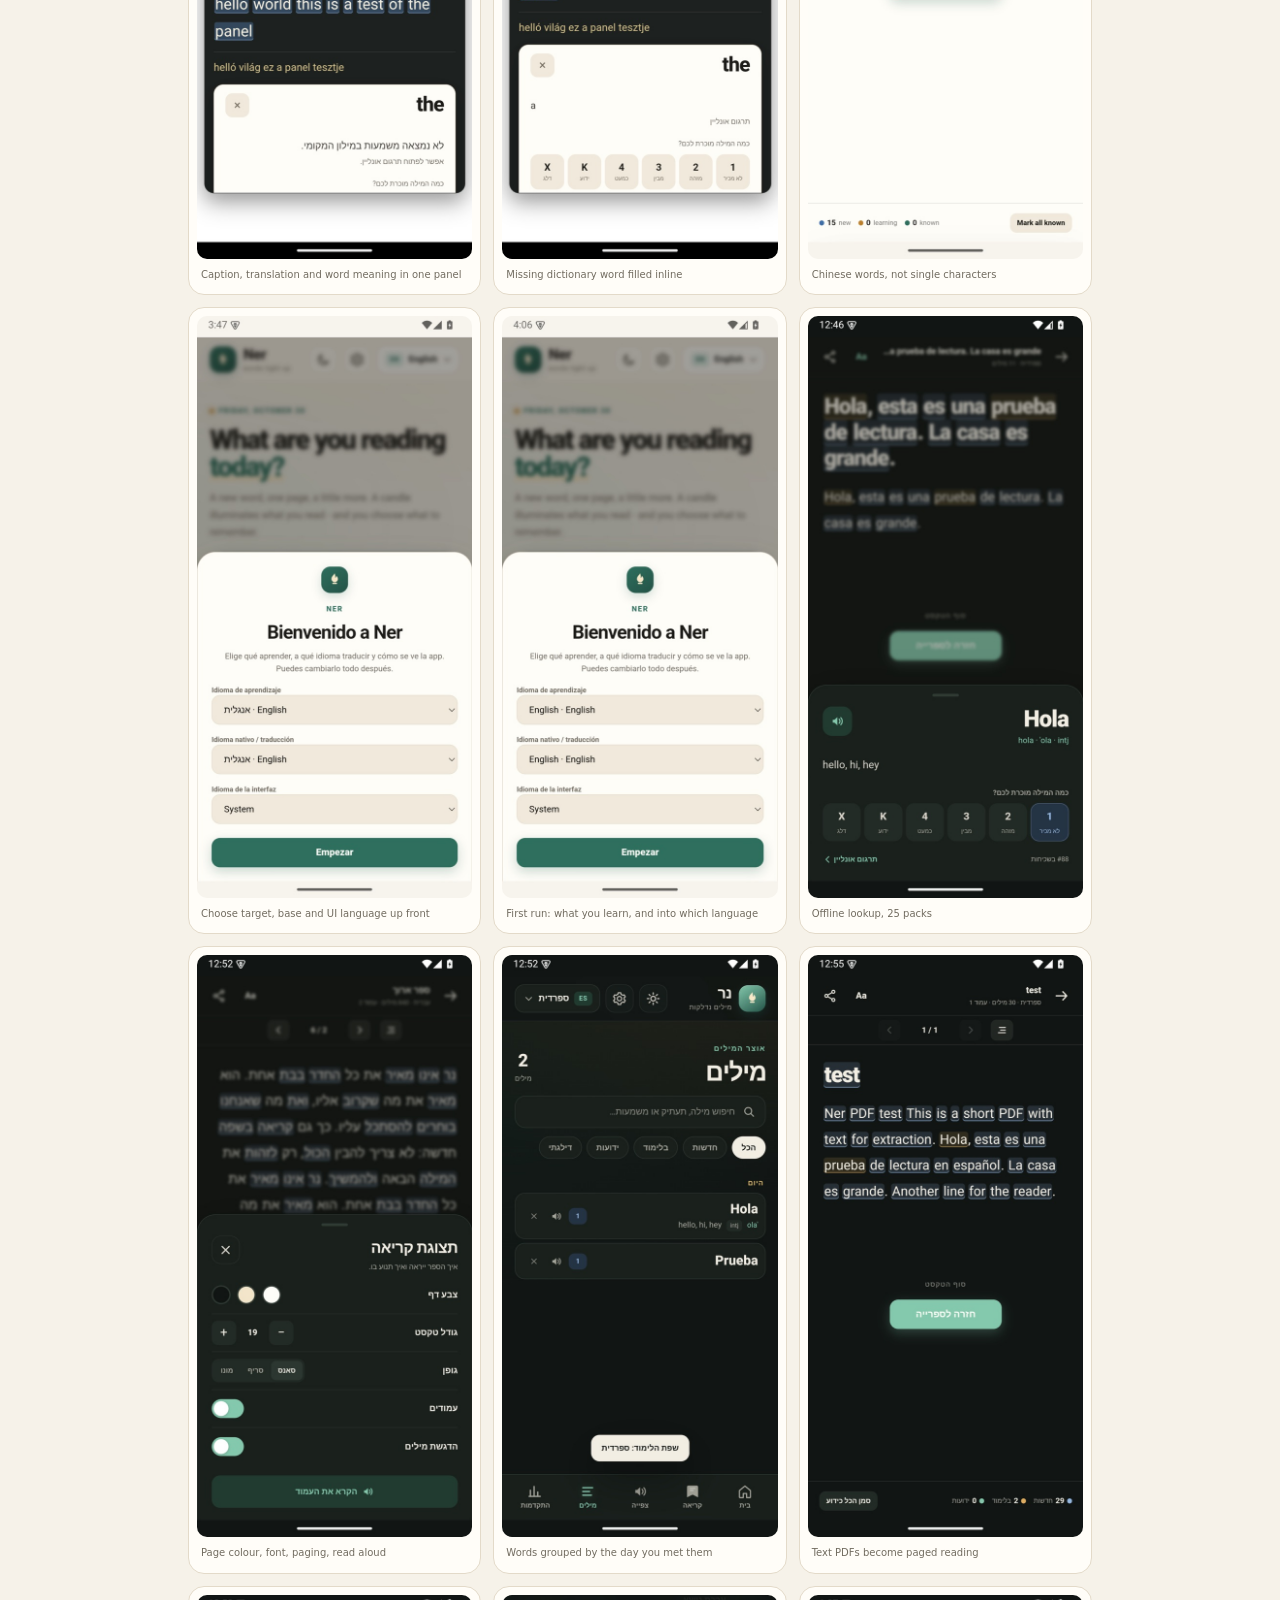
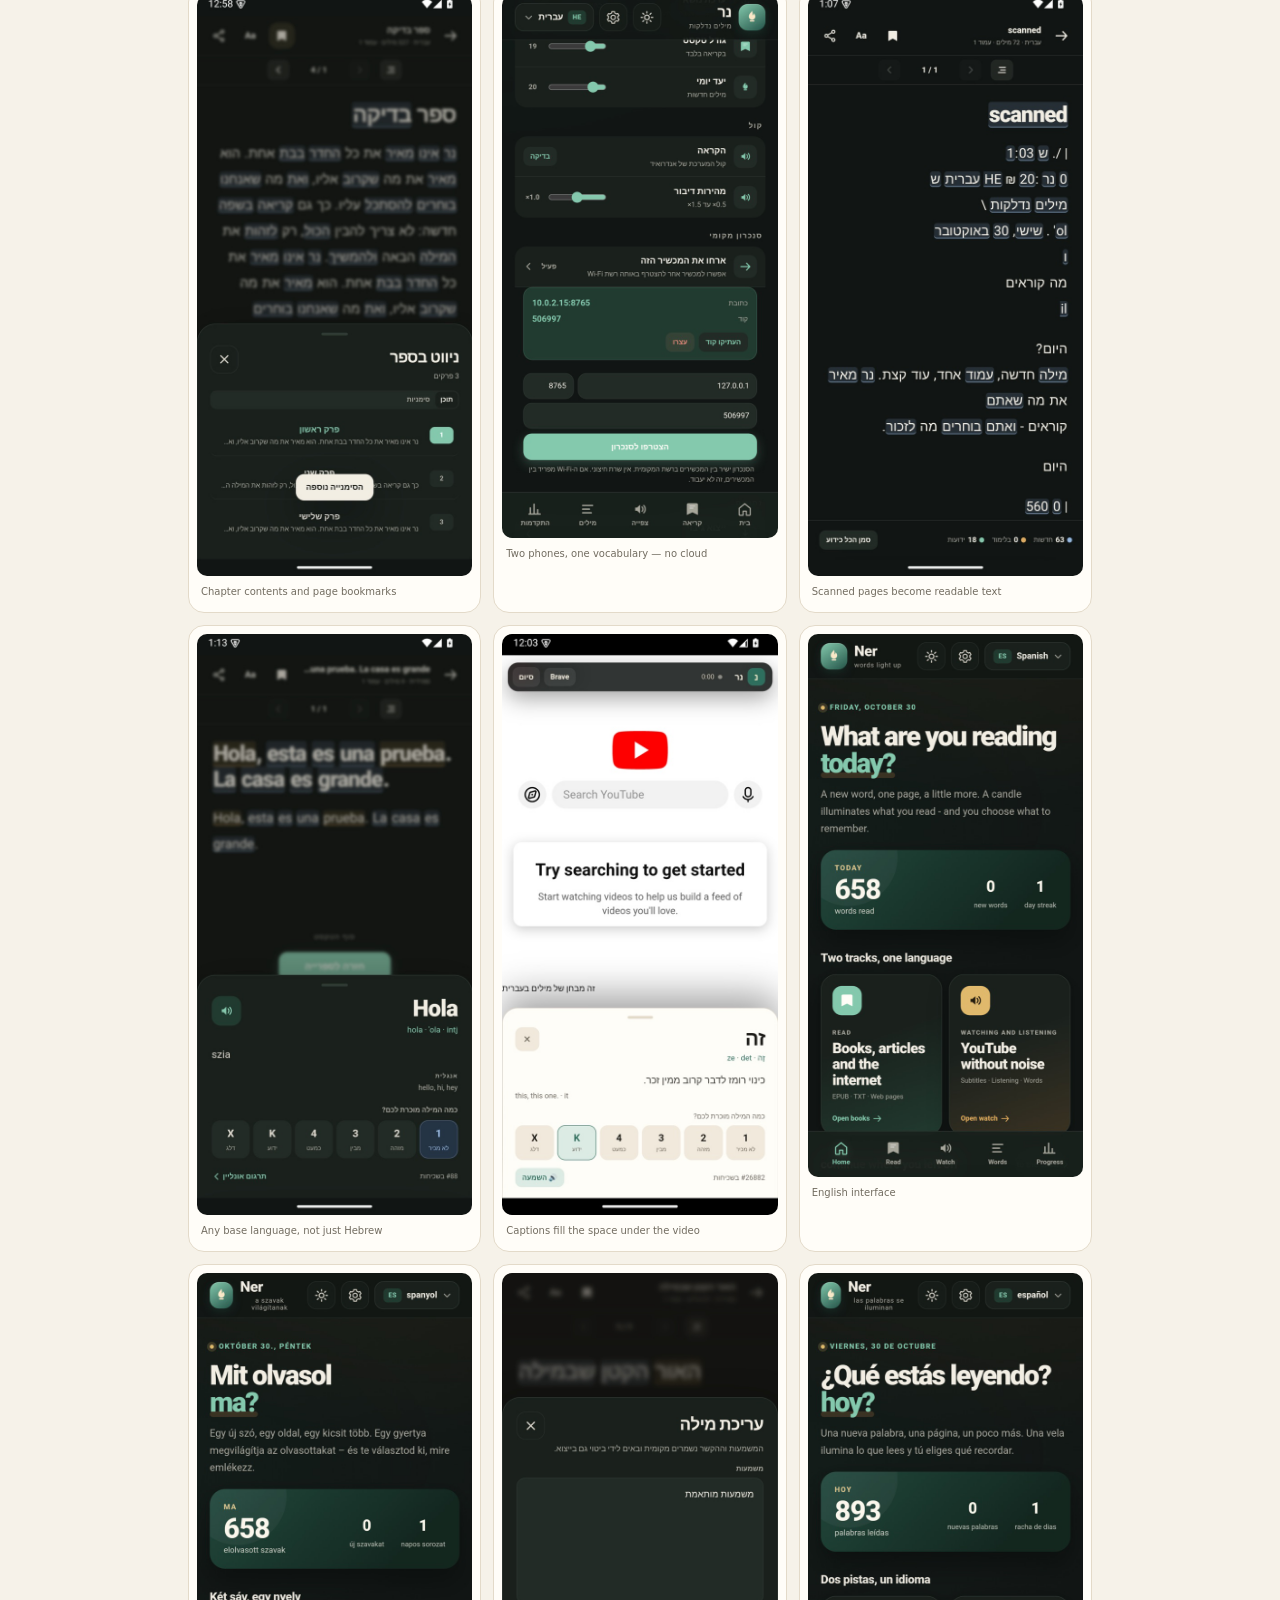
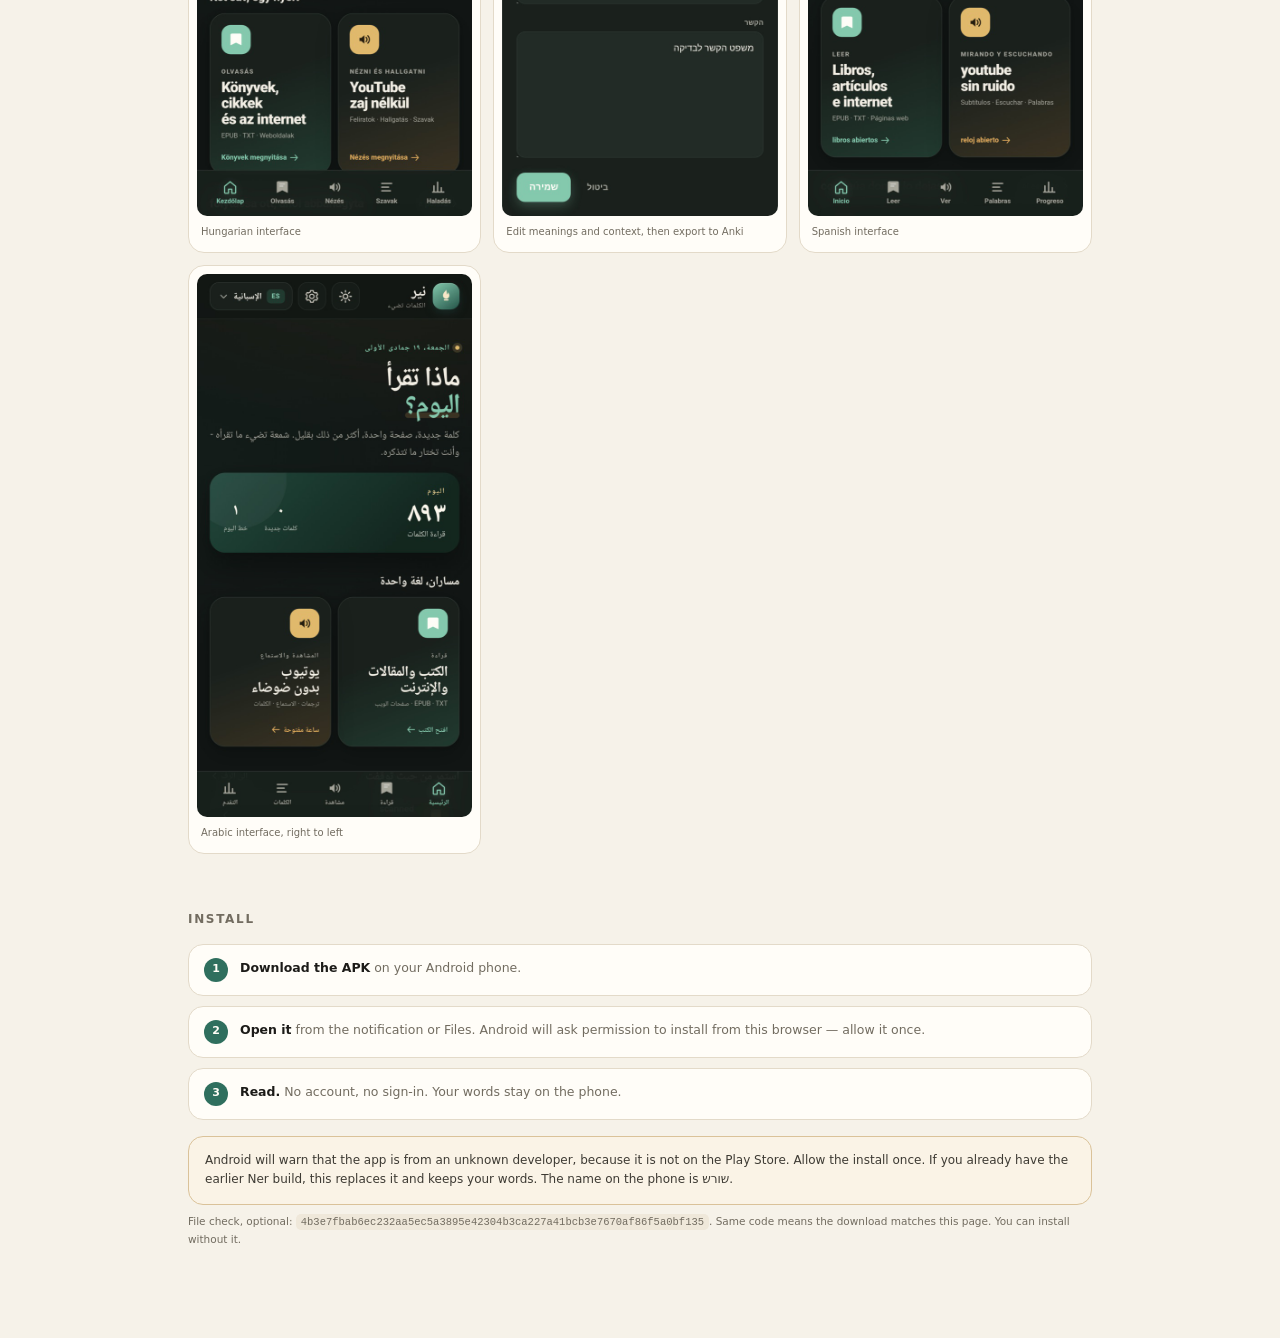
==== commit 01804073: "Add Shoresh Desktop (Mac) download Co-Authored-By: Claude Sonnet 5.5 <noreply@anthropic.com>" ====
--- a/ner/index.html
+++ b/ner/index.html
@@ -111,6 +111,7 @@
       <div class="cta">
         <a class="btn" href="https://github.com/windeckersoftware/windeckersoftware.github.io/releases/download/shoresh-1.10.0/Shoresh-1.10.0.apk">↓ Download APK</a>
         <a class="btn alt" href="#install">How to install</a>
+        <a class="btn alt" href="https://github.com/windeckersoftware/windeckersoftware.github.io/releases/download/shoresh-1.10.0/Shoresh-Desktop-1.10.0.zip">↓ Mac desktop (Apple silicon, 70 MB)</a>
       </div>
       <div class="meta">Version 1.10.0 · Android 8 and newer · about 94 MB</div>
       <div class="chips">
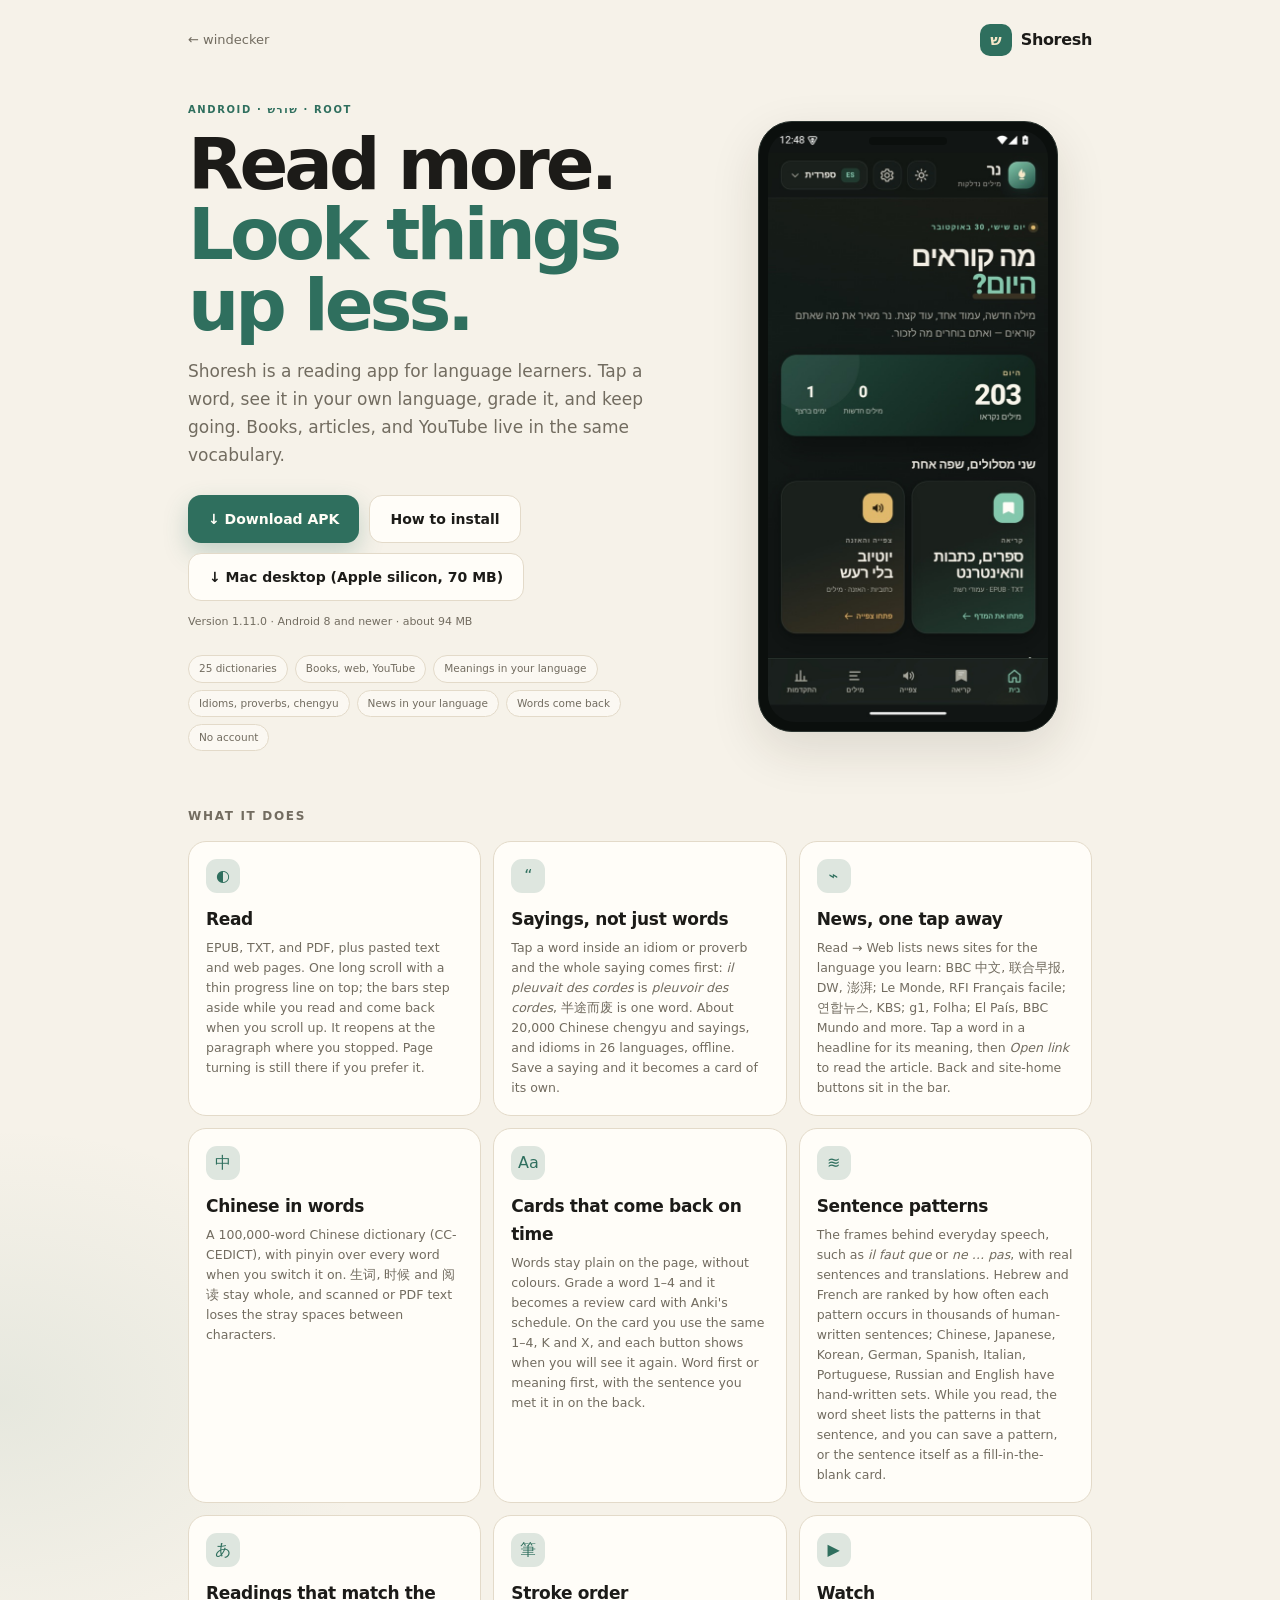
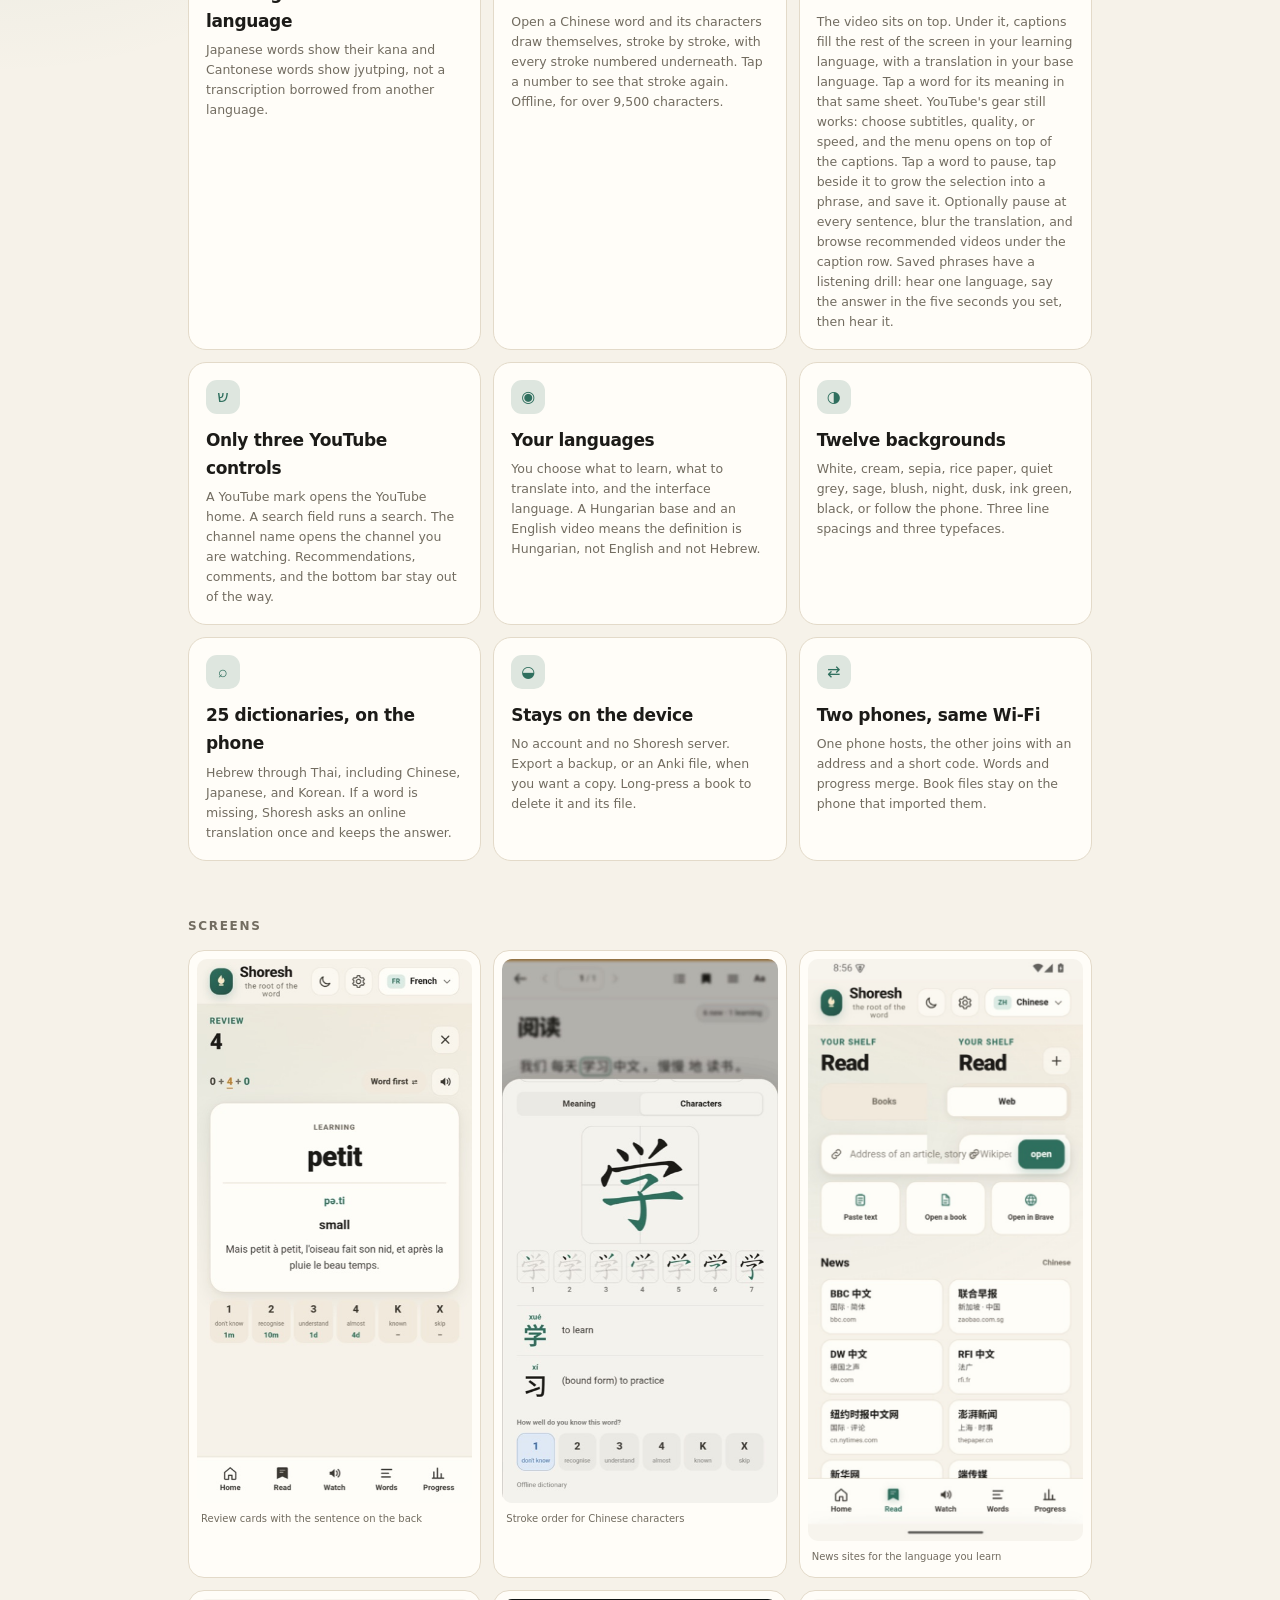
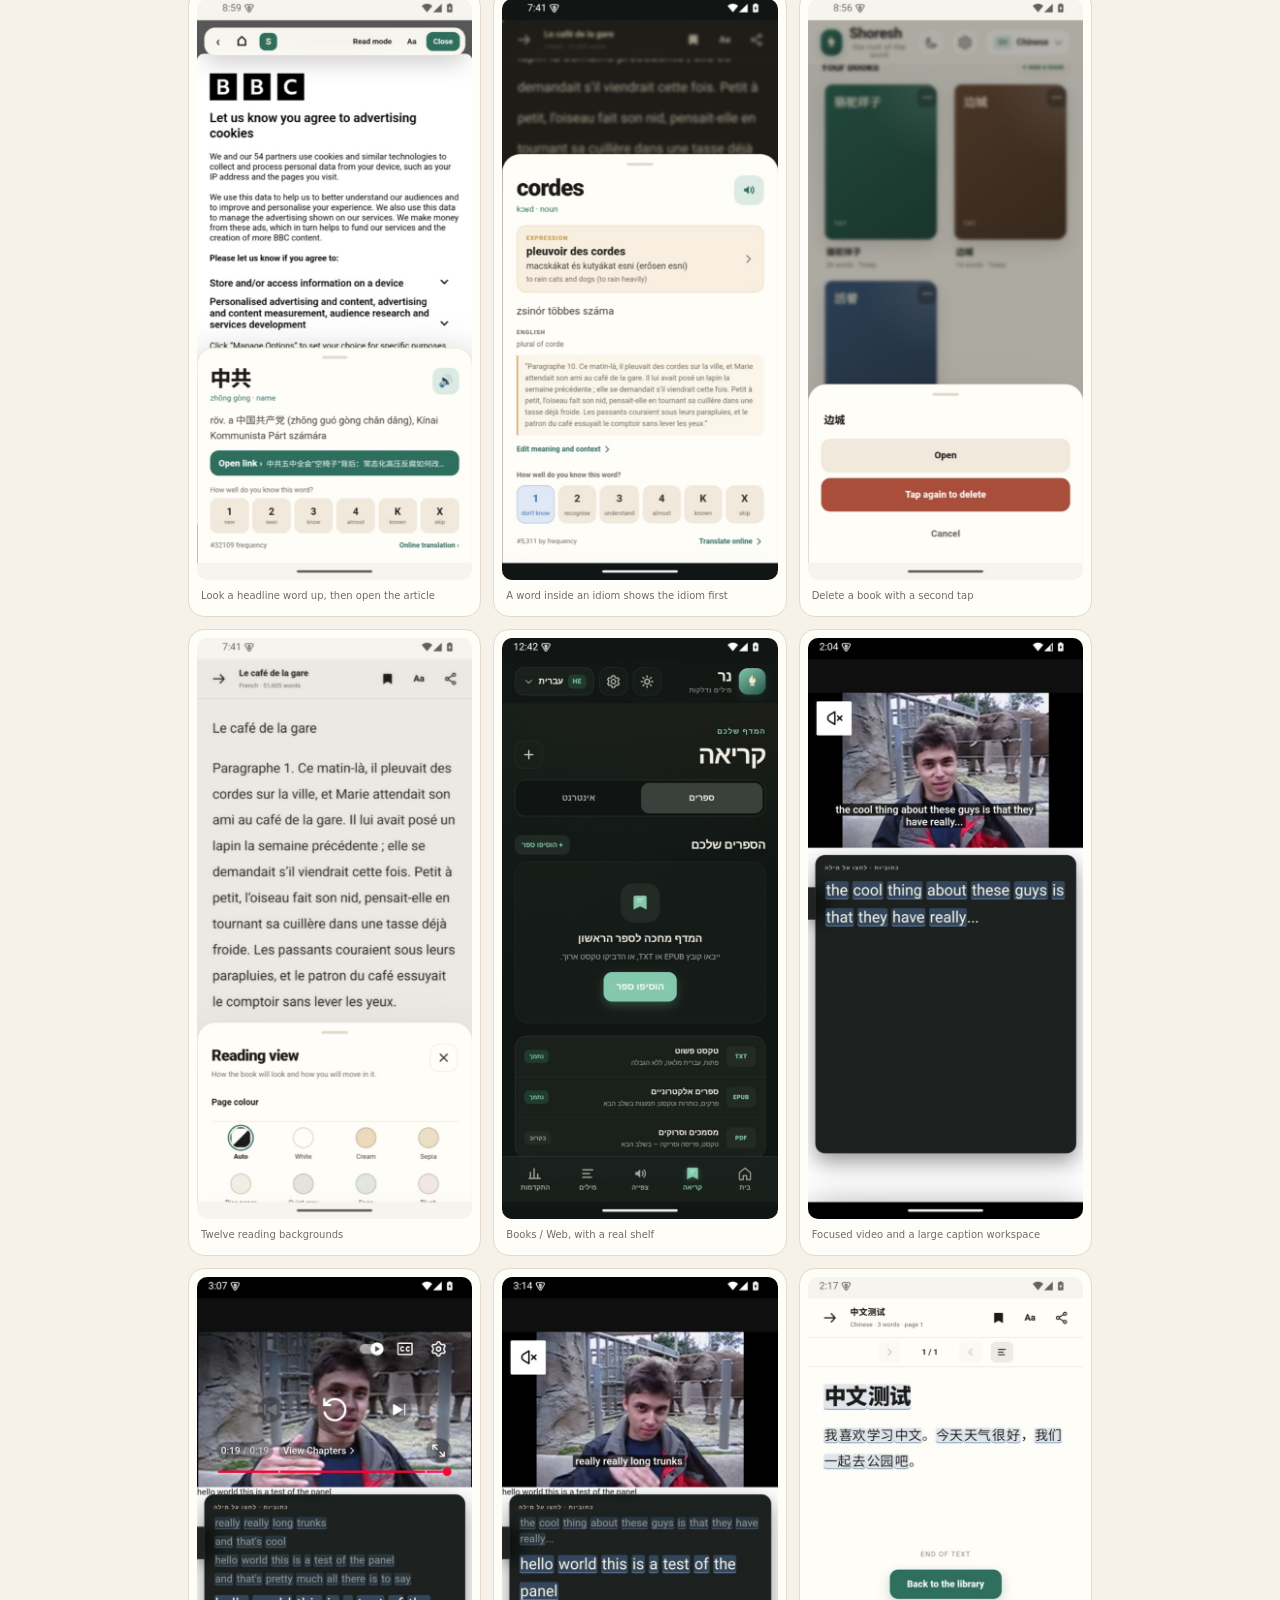
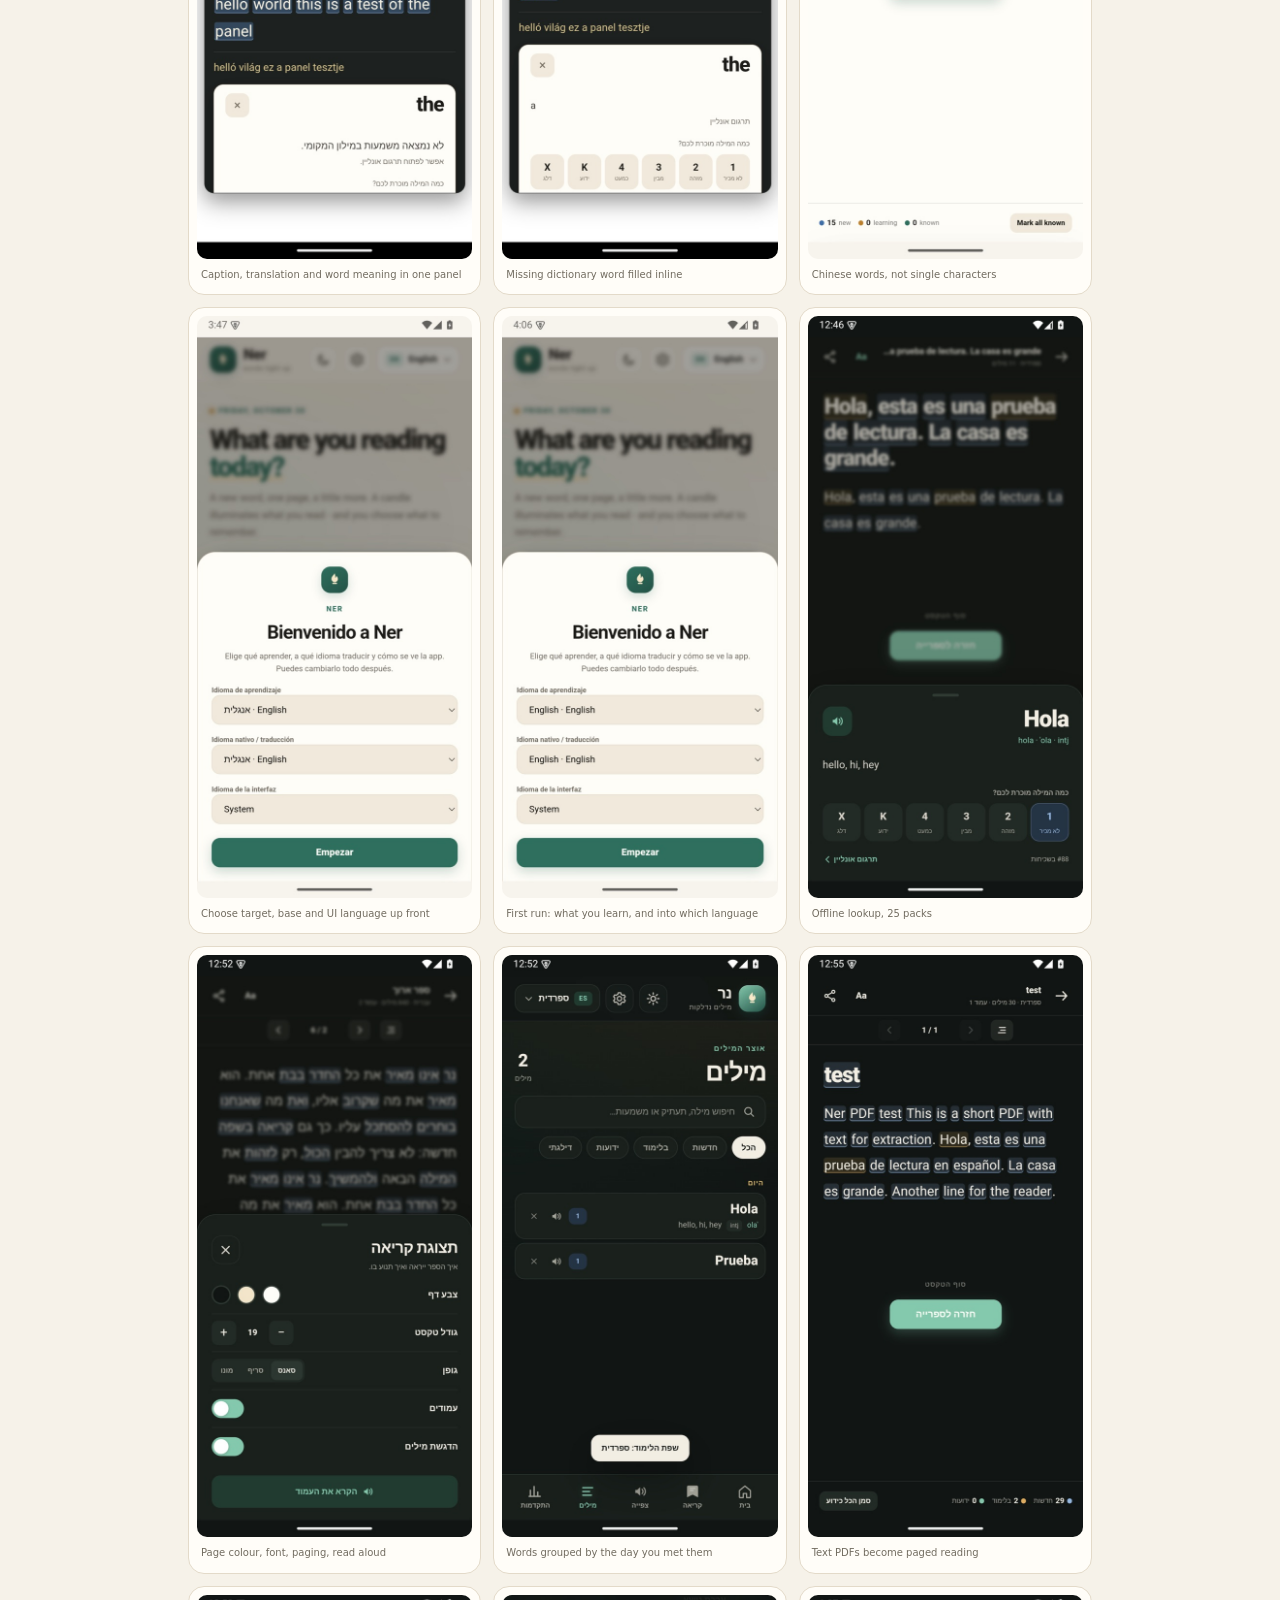
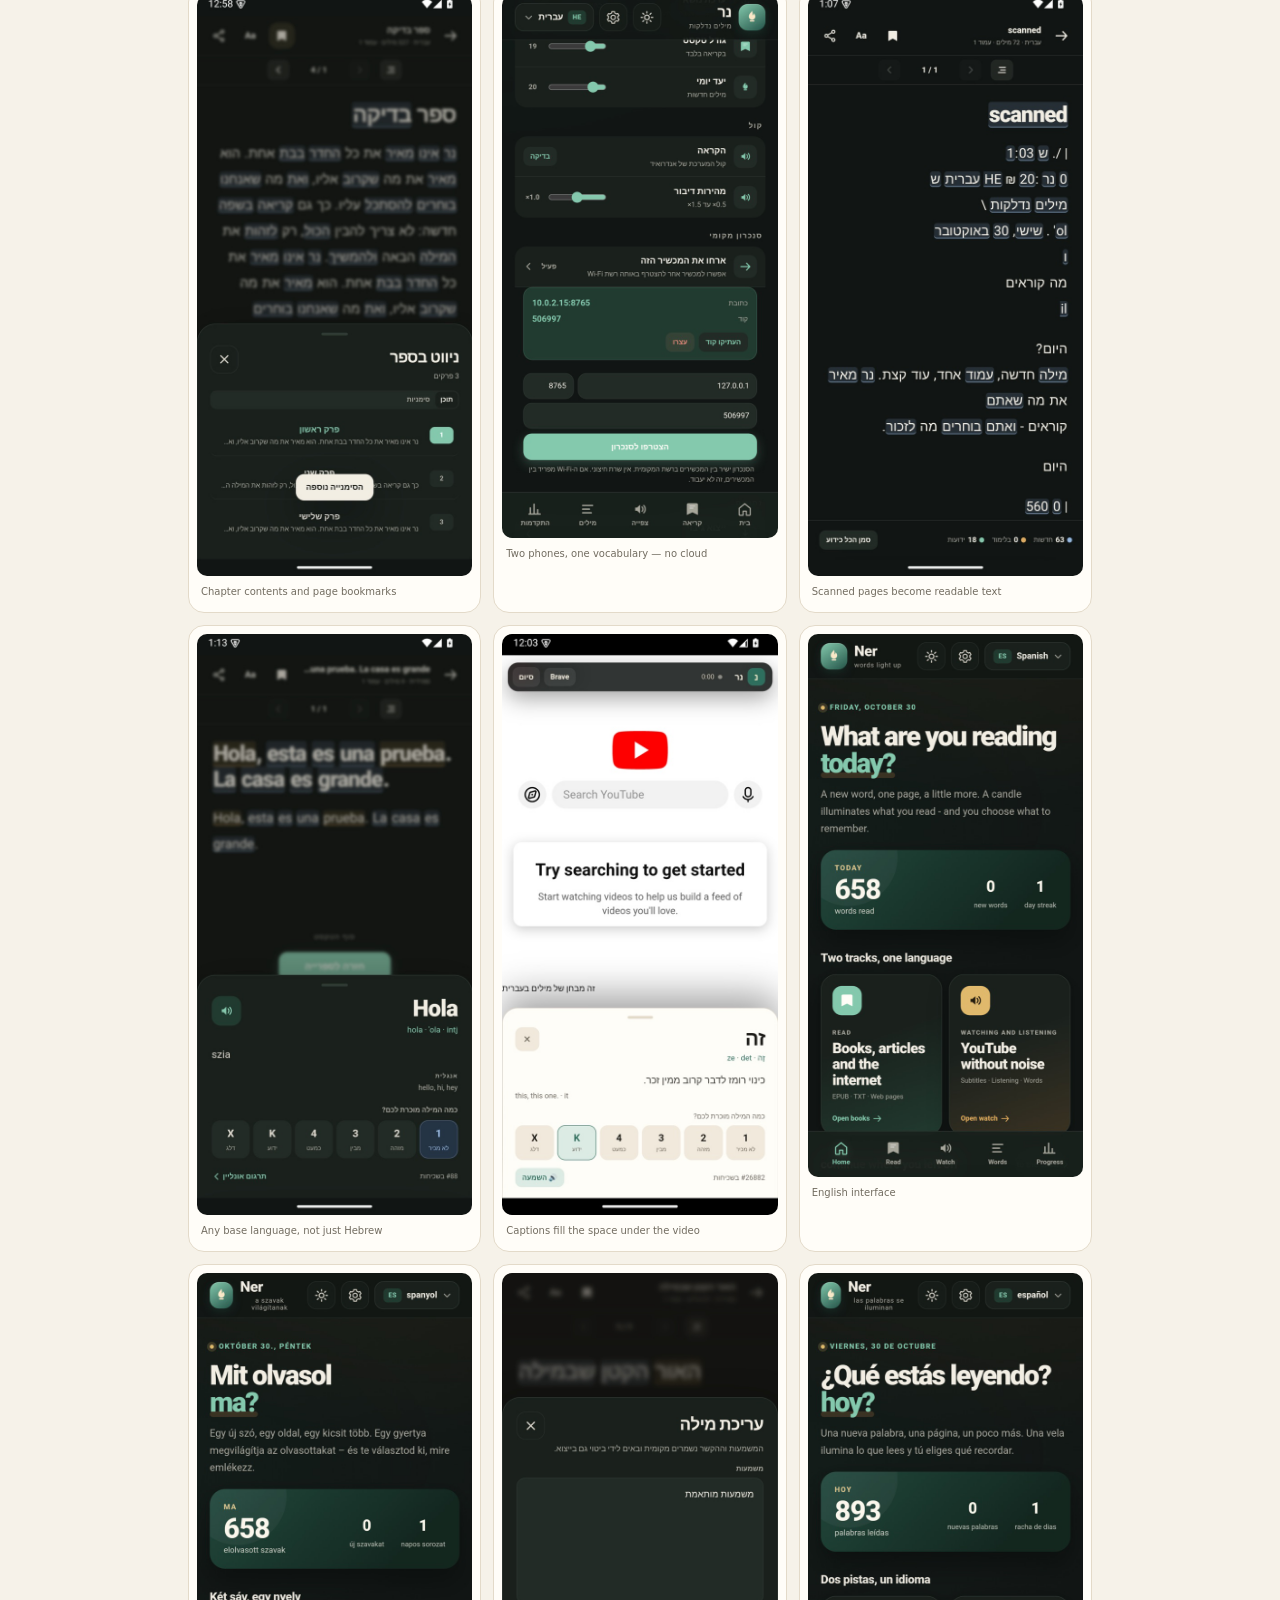
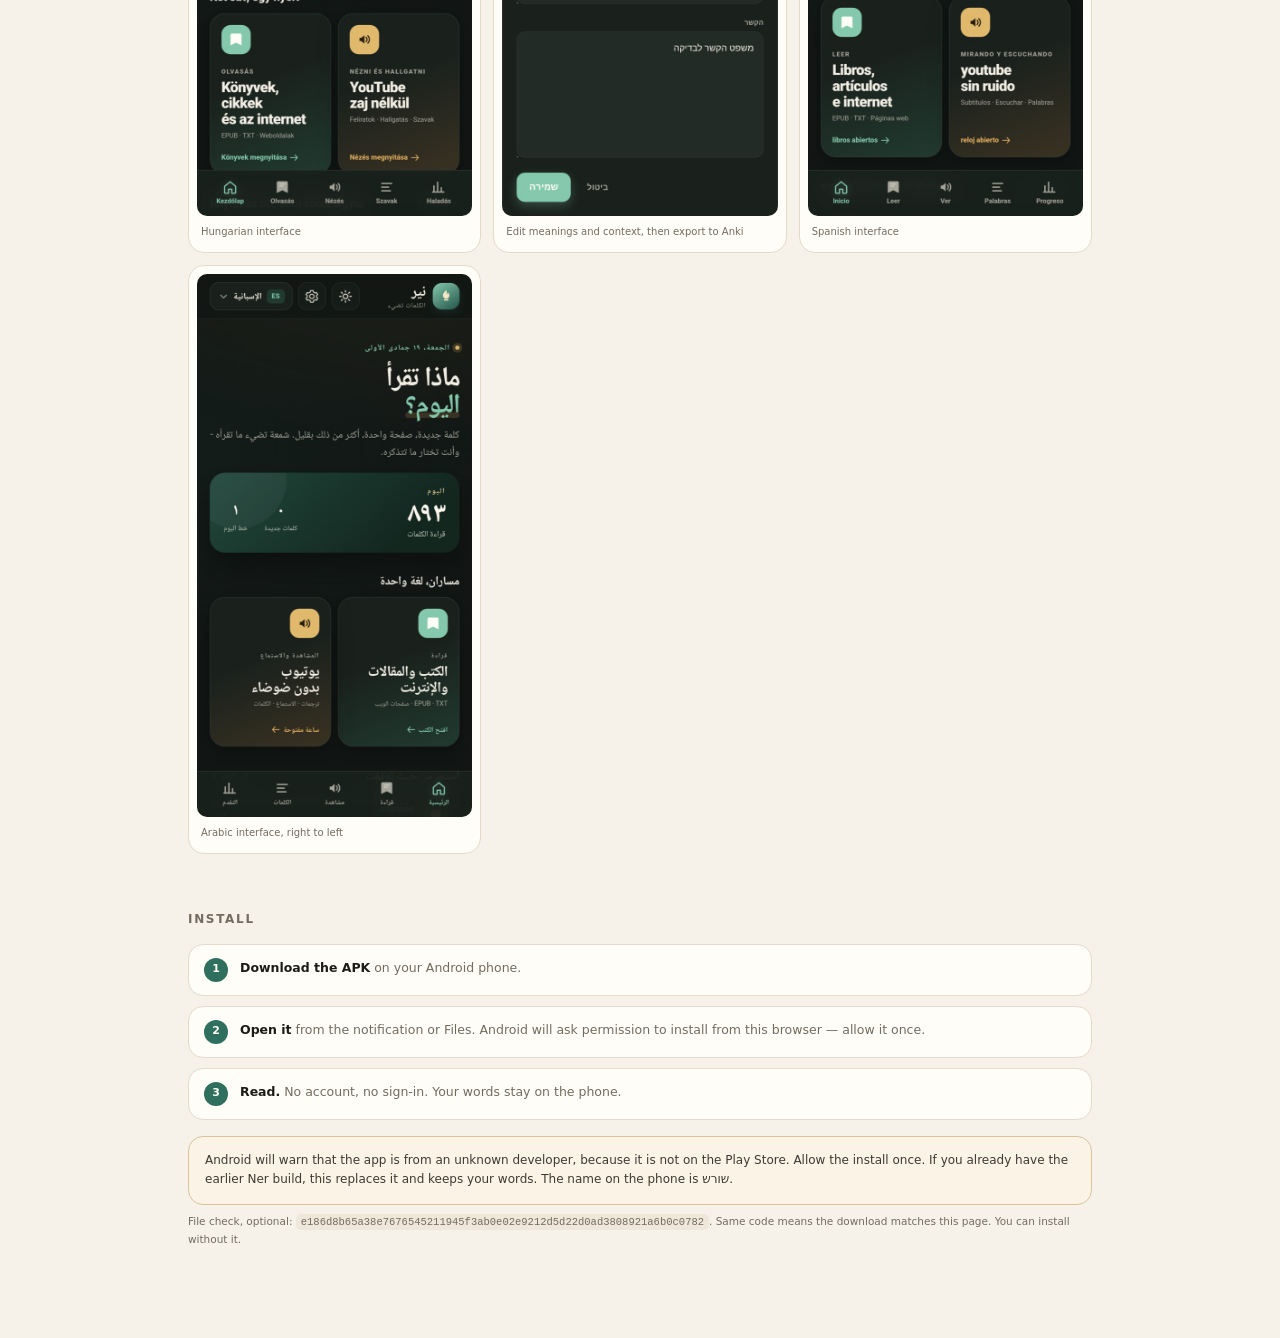
==== commit 1714f3a5: "Publish Shoresh 1.11.0 Cleaner interface with new icons and smoother motion, Watch sentence Replay f" ====
--- a/ner/index.html
+++ b/ner/index.html
@@ -109,11 +109,11 @@
       <h1>Read more.<br><em>Look things up less.</em></h1>
       <p class="lead">Shoresh is a reading app for language learners. Tap a word, see it in your own language, grade it, and keep going. Books, articles, and YouTube live in the same vocabulary.</p>
       <div class="cta">
-        <a class="btn" href="https://github.com/windeckersoftware/windeckersoftware.github.io/releases/download/shoresh-1.10.0/Shoresh-1.10.0.apk">↓ Download APK</a>
+        <a class="btn" href="https://github.com/windeckersoftware/windeckersoftware.github.io/releases/download/shoresh-1.11.0/Shoresh-1.11.0.apk">↓ Download APK</a>
         <a class="btn alt" href="#install">How to install</a>
         <a class="btn alt" href="https://github.com/windeckersoftware/windeckersoftware.github.io/releases/download/shoresh-1.10.0/Shoresh-Desktop-1.10.0.zip">↓ Mac desktop (Apple silicon, 70 MB)</a>
       </div>
-      <div class="meta">Version 1.10.0 · Android 8 and newer · about 94 MB</div>
+      <div class="meta">Version 1.11.0 · Android 8 and newer · about 94 MB</div>
       <div class="chips">
         <span class="chip">25 dictionaries</span>
         <span class="chip">Books, web, YouTube</span>
@@ -185,7 +185,7 @@
     <div class="step"><p><strong>Read.</strong> No account, no sign-in. Your words stay on the phone.</p></div>
   </div>
   <div class="note">Android will warn that the app is from an unknown developer, because it is not on the Play Store. Allow the install once. If you already have the earlier Ner build, this replaces it and keeps your words. The name on the phone is שורש.</div>
-  <p class="hash">File check, optional: <code>4b3e7fbab6ec232aa5ec5a3895e42304b3ca227a41bcb3e7670af86f5a0bf135</code>. Same code means the download matches this page. You can install without it.</p>
+  <p class="hash">File check, optional: <code>e186d8b65a38e7676545211945f3ab0e02e9212d5d22d0ad3808921a6b0c0782</code>. Same code means the download matches this page. You can install without it.</p>
 </div>
 </body>
 </html>
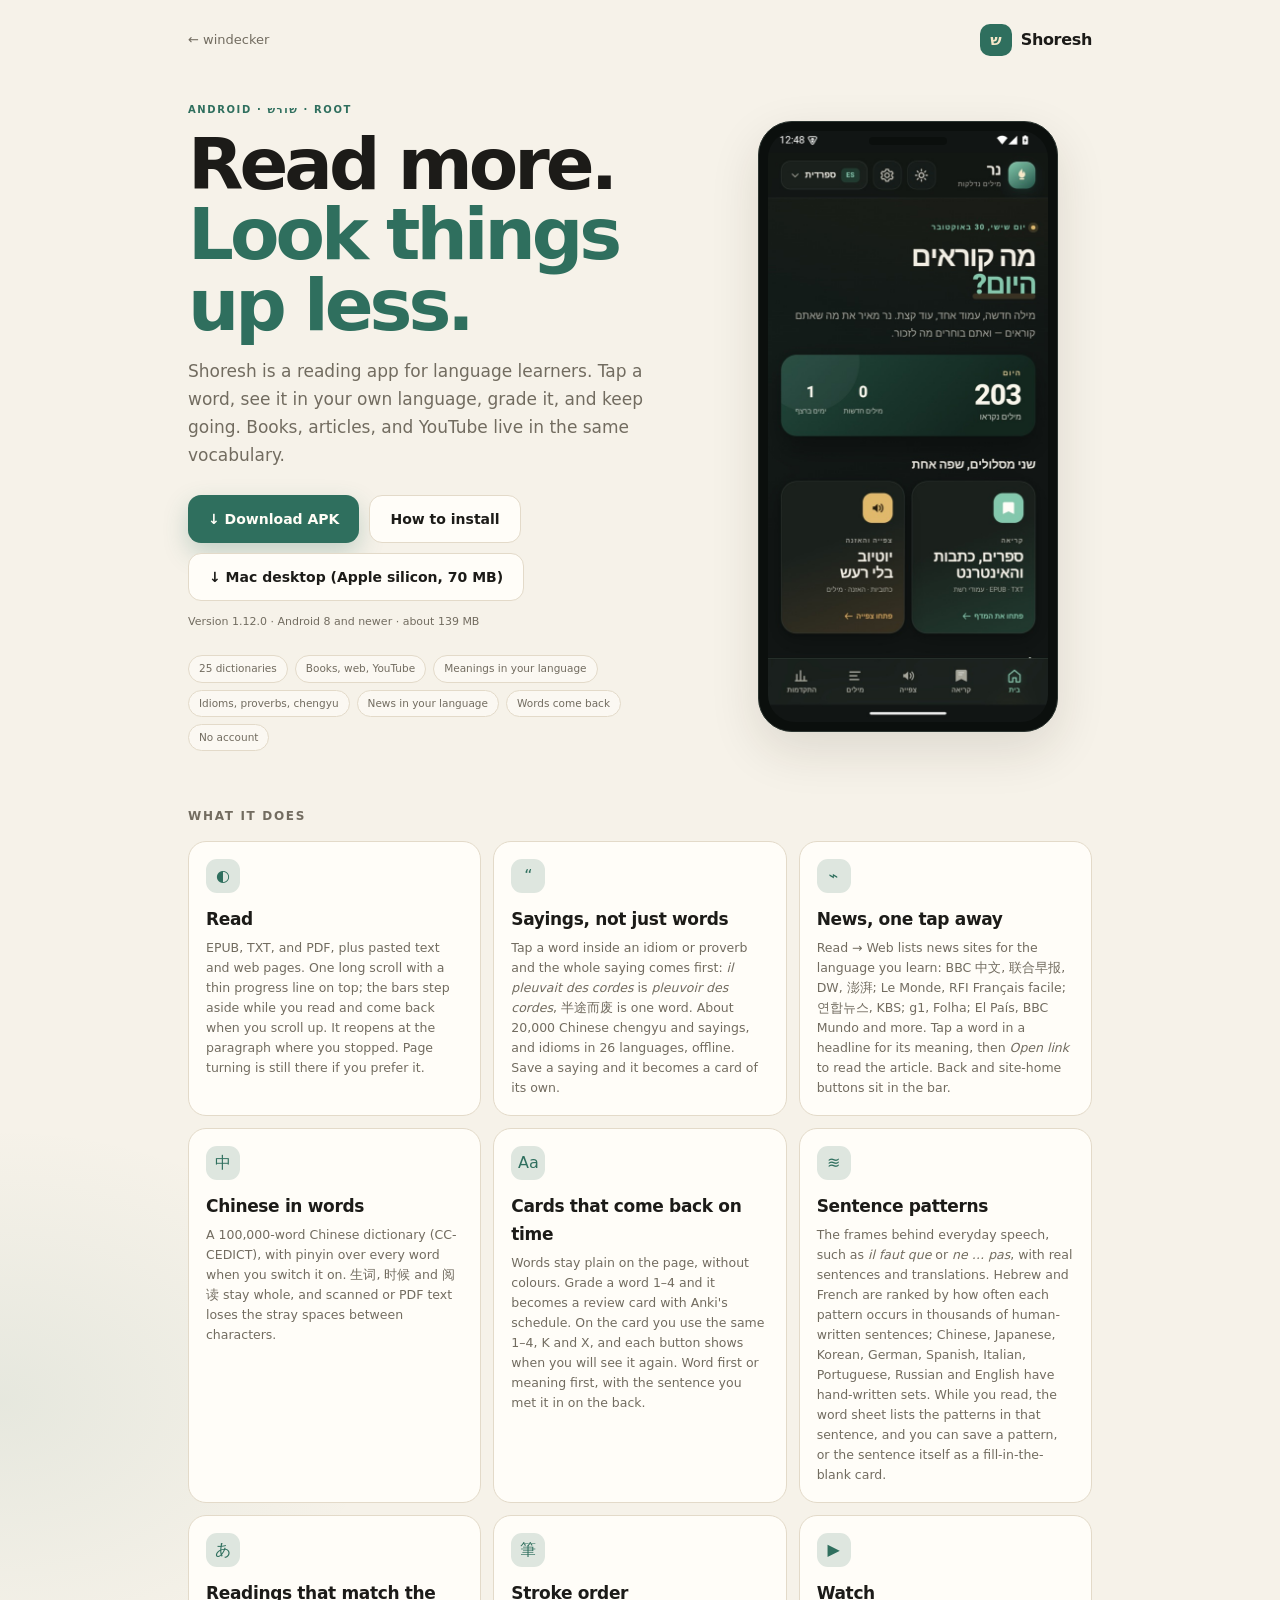
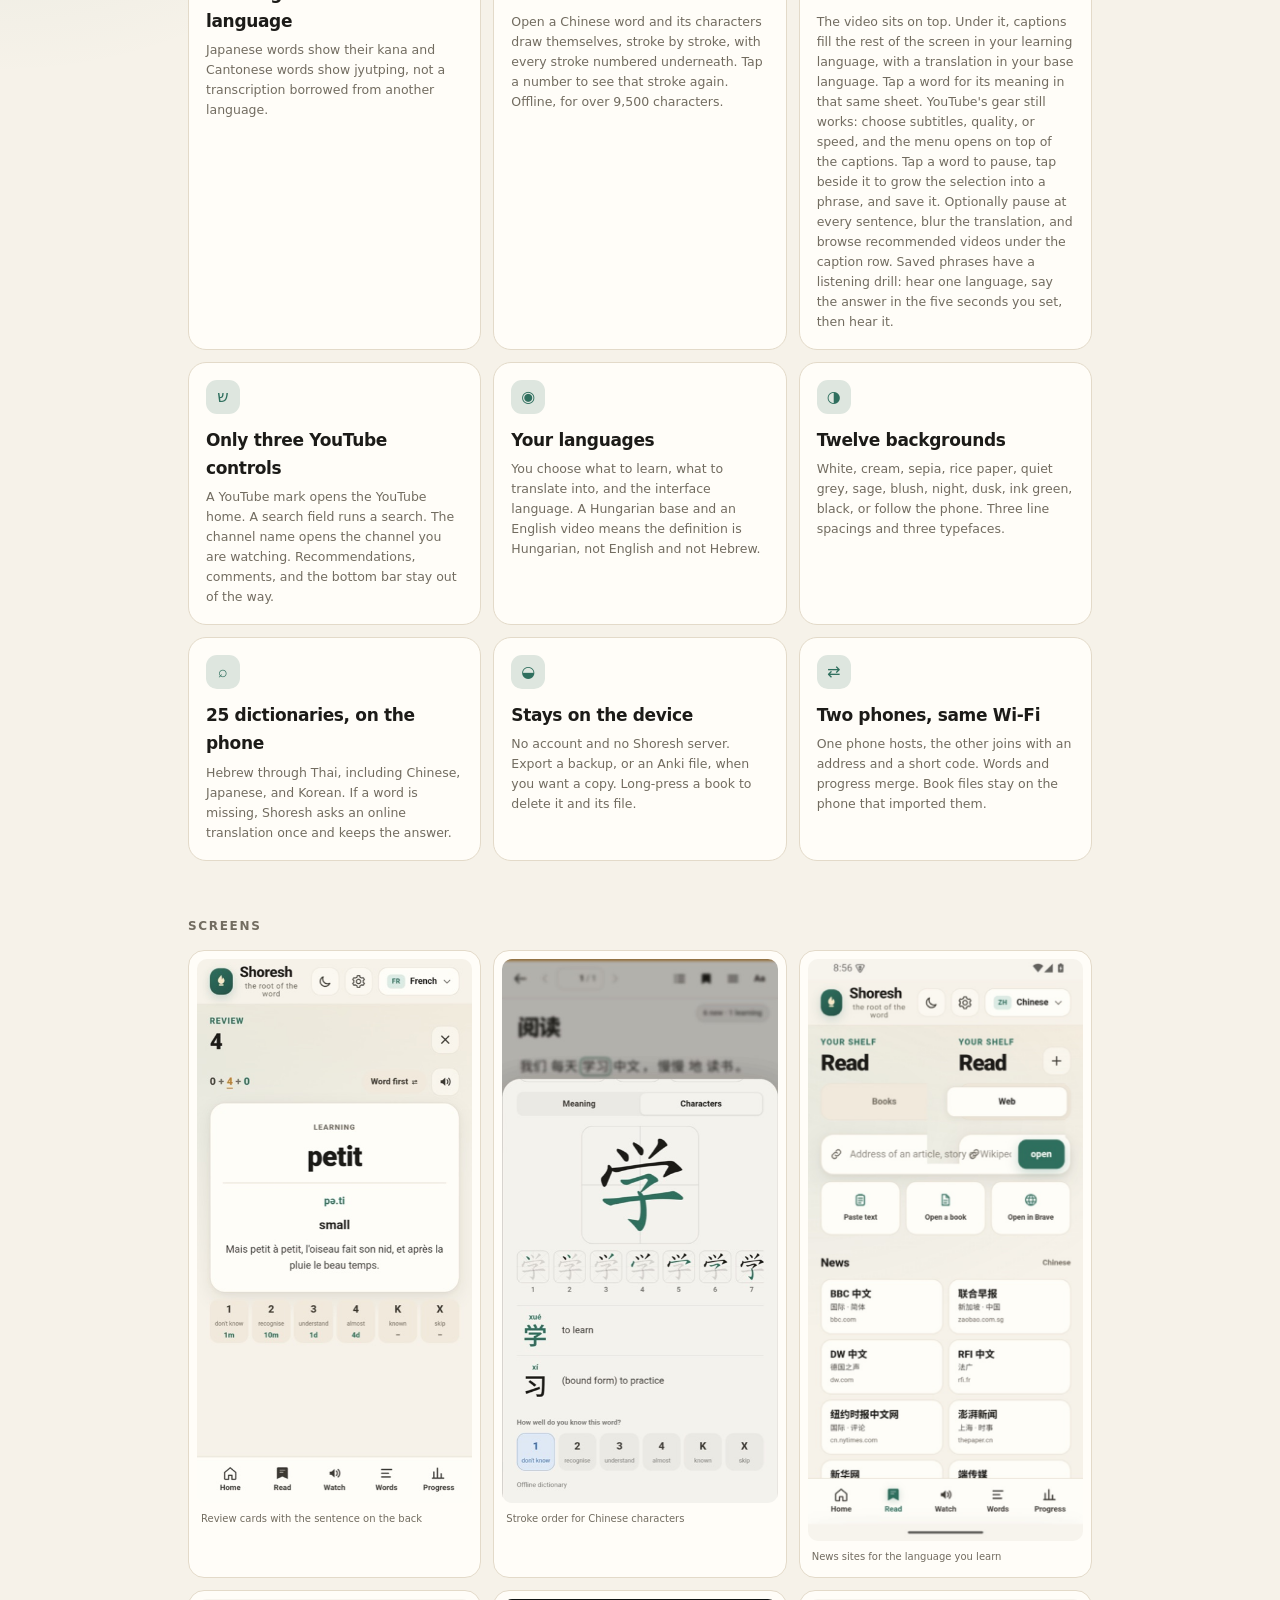
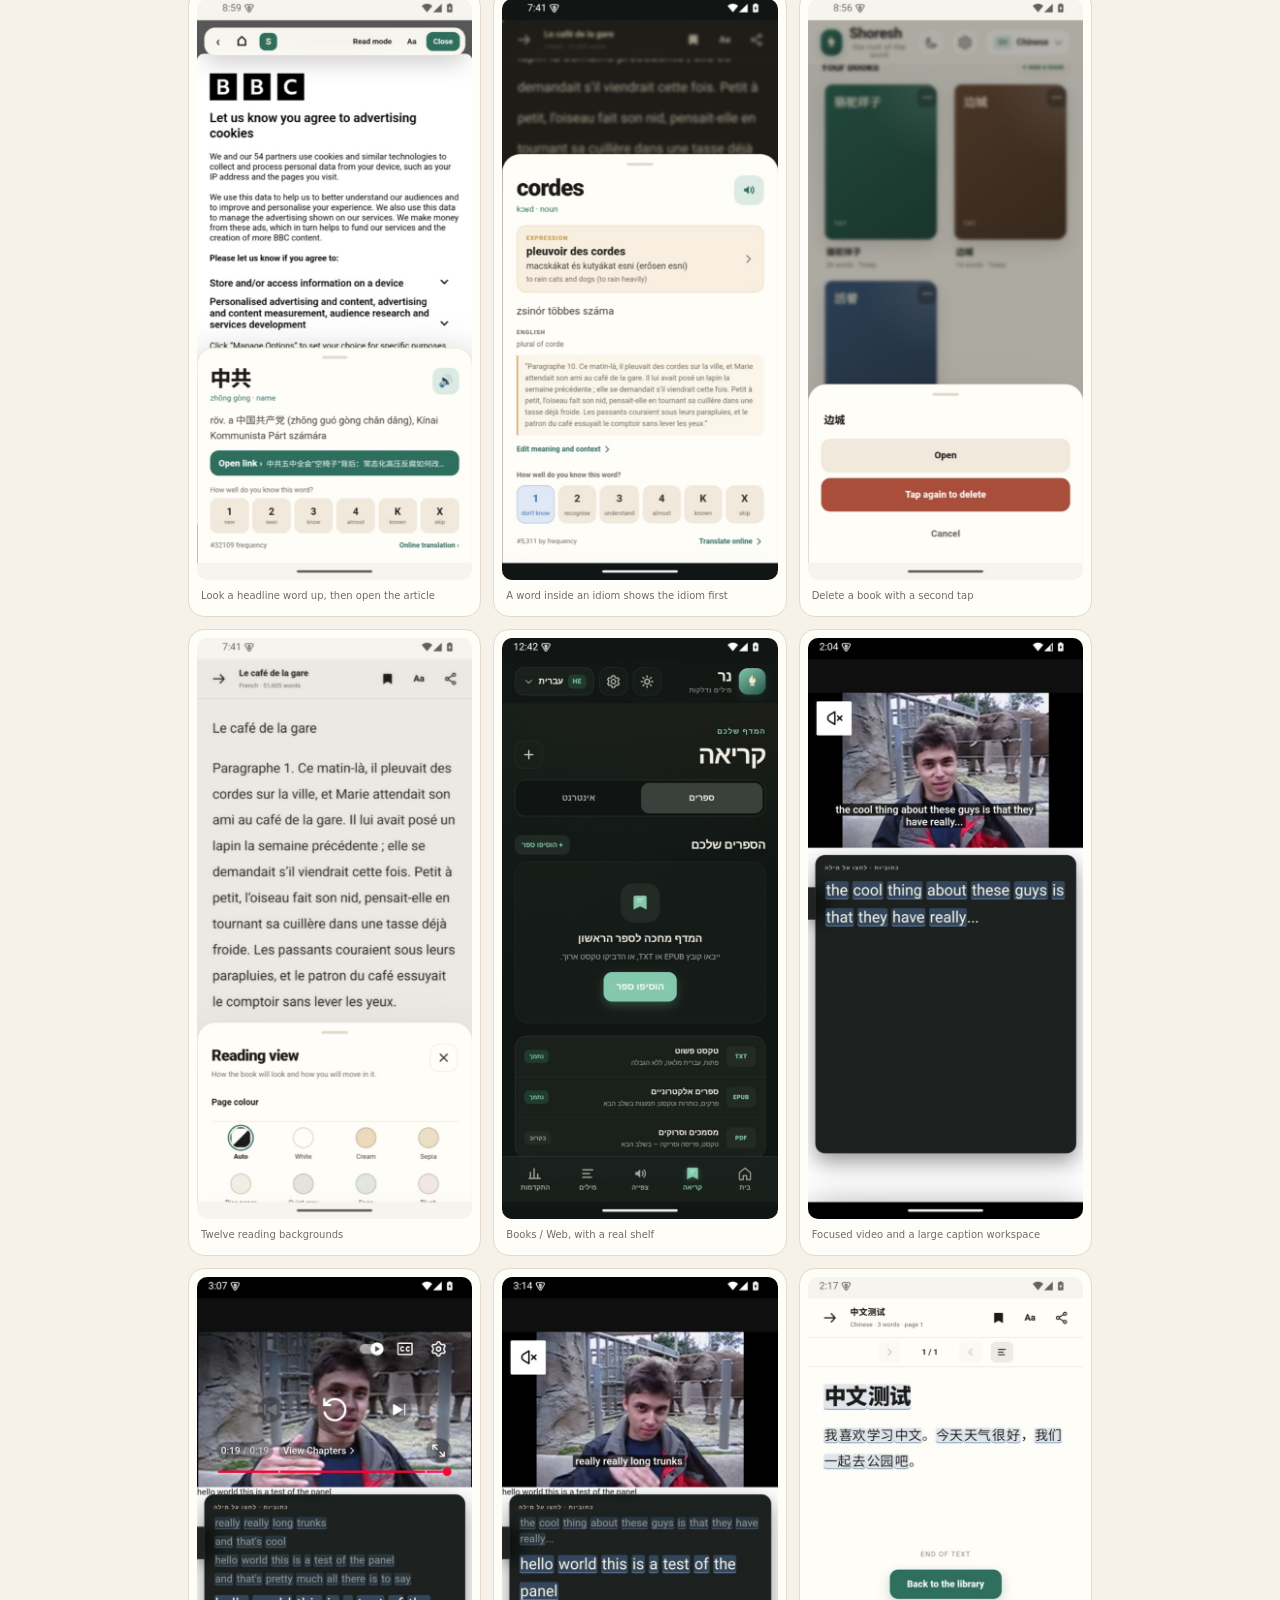
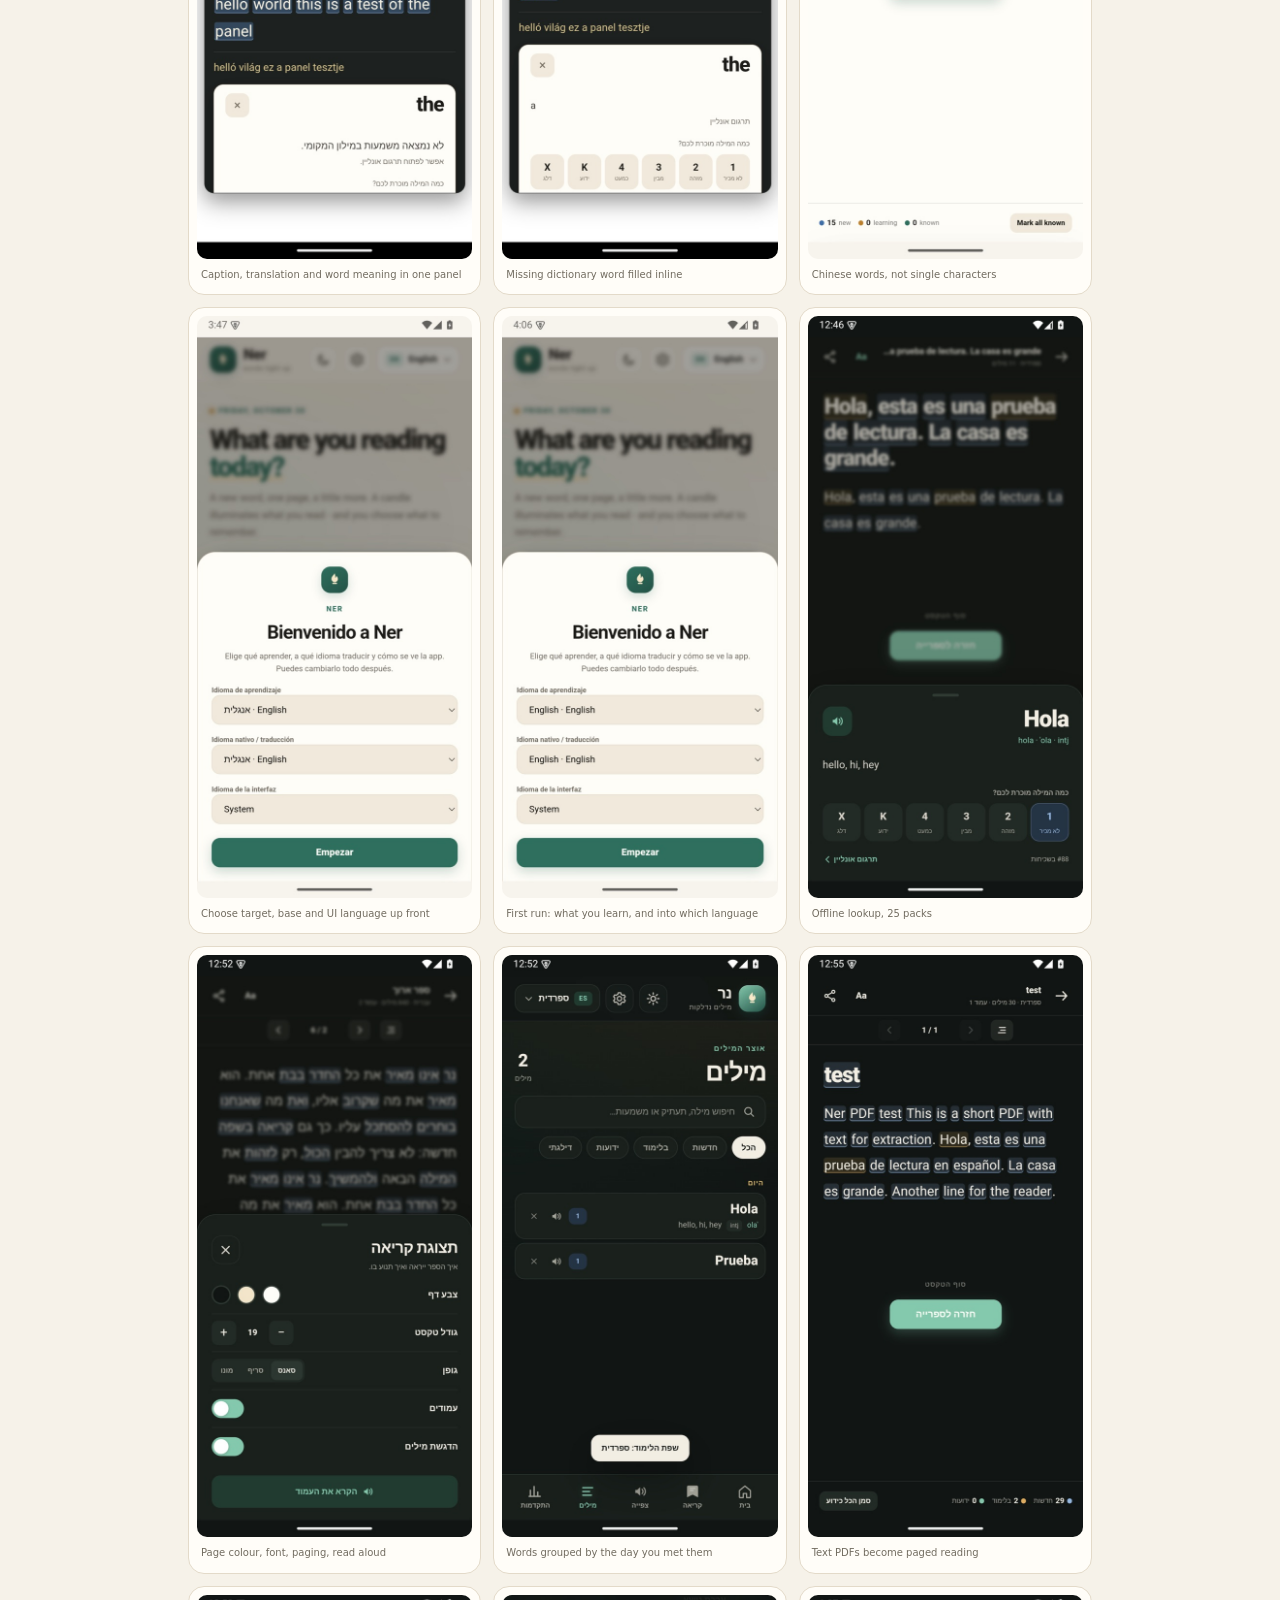
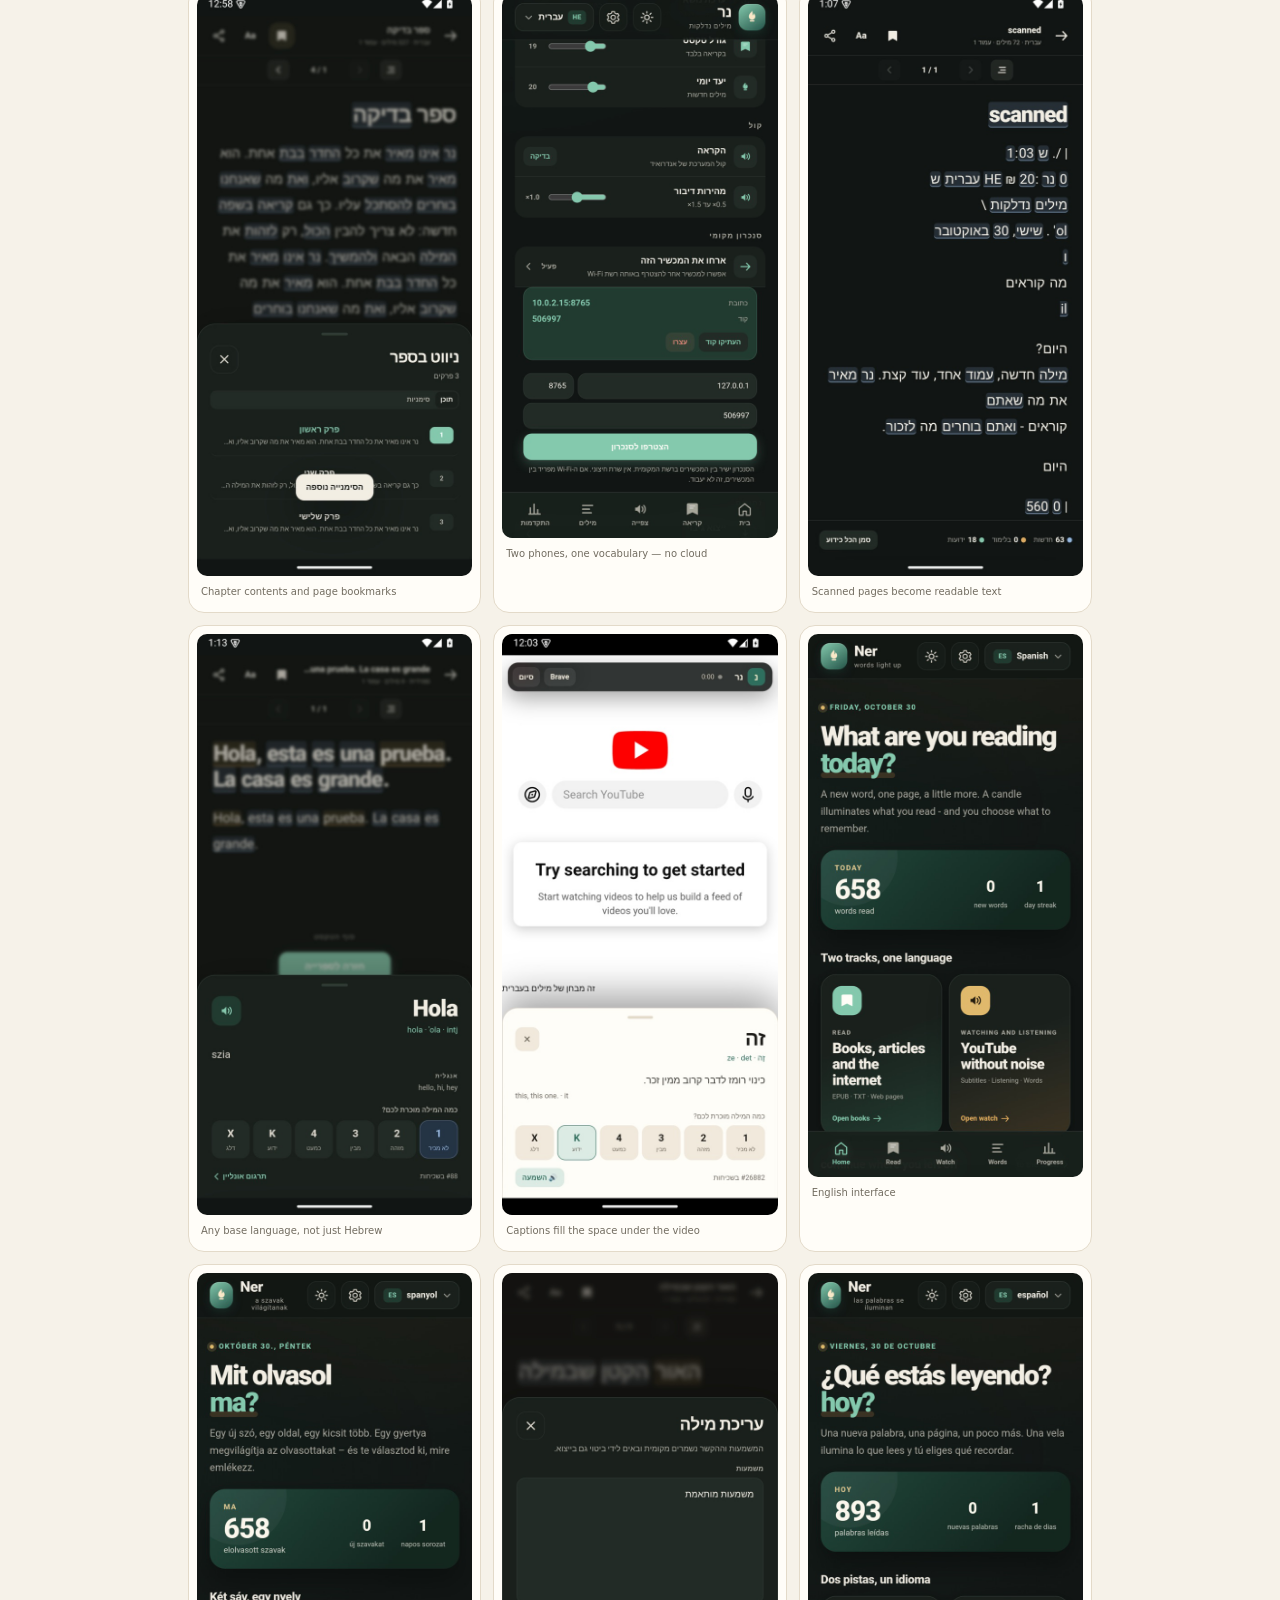
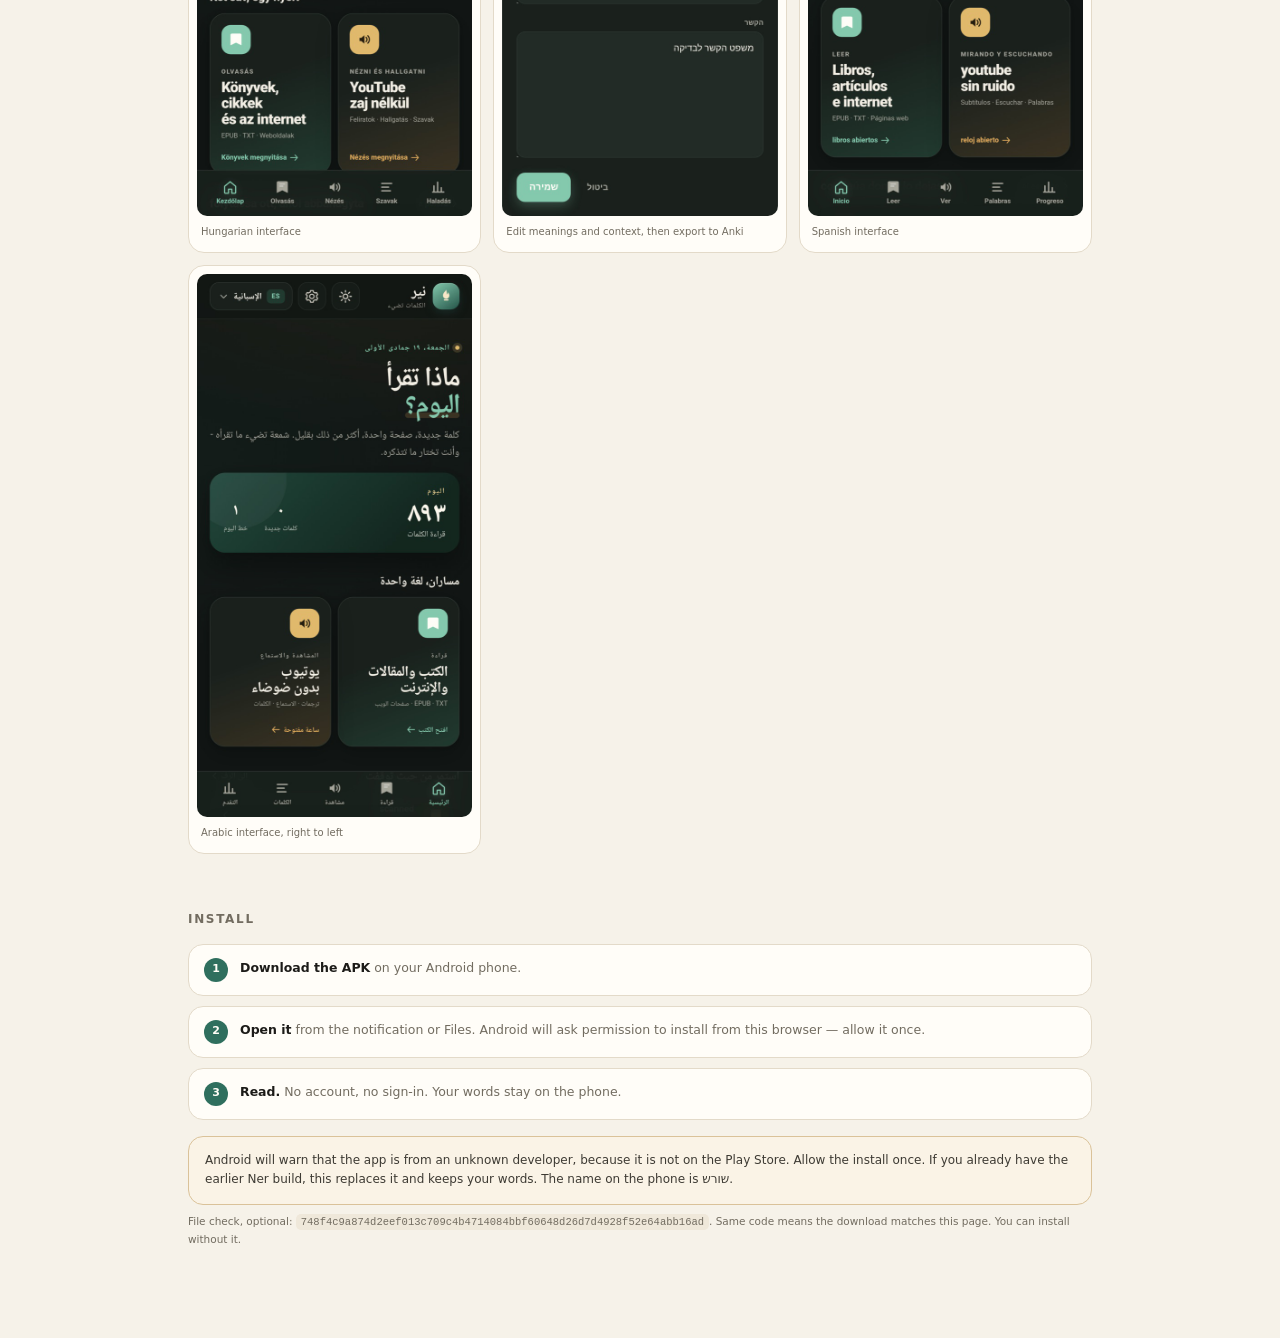
==== commit b77054c7: "Publish Shoresh 1.12.0 Hebrew course on Home (297 lessons with grammar track). Progress copies into " ====
--- a/ner/index.html
+++ b/ner/index.html
@@ -109,11 +109,11 @@
       <h1>Read more.<br><em>Look things up less.</em></h1>
       <p class="lead">Shoresh is a reading app for language learners. Tap a word, see it in your own language, grade it, and keep going. Books, articles, and YouTube live in the same vocabulary.</p>
       <div class="cta">
-        <a class="btn" href="https://github.com/windeckersoftware/windeckersoftware.github.io/releases/download/shoresh-1.11.0/Shoresh-1.11.0.apk">↓ Download APK</a>
+        <a class="btn" href="https://github.com/windeckersoftware/windeckersoftware.github.io/releases/download/shoresh-1.12.0/Shoresh-1.12.0.apk">↓ Download APK</a>
         <a class="btn alt" href="#install">How to install</a>
-        <a class="btn alt" href="https://github.com/windeckersoftware/windeckersoftware.github.io/releases/download/shoresh-1.10.0/Shoresh-Desktop-1.10.0.zip">↓ Mac desktop (Apple silicon, 70 MB)</a>
+        <a class="btn alt" href="https://github.com/windeckersoftware/windeckersoftware.github.io/releases/download/shoresh-1.11.0/Shoresh-Desktop-1.11.0.zip">↓ Mac desktop (Apple silicon, 70 MB)</a>
       </div>
-      <div class="meta">Version 1.11.0 · Android 8 and newer · about 94 MB</div>
+      <div class="meta">Version 1.12.0 · Android 8 and newer · about 139 MB</div>
       <div class="chips">
         <span class="chip">25 dictionaries</span>
         <span class="chip">Books, web, YouTube</span>
@@ -185,7 +185,7 @@
     <div class="step"><p><strong>Read.</strong> No account, no sign-in. Your words stay on the phone.</p></div>
   </div>
   <div class="note">Android will warn that the app is from an unknown developer, because it is not on the Play Store. Allow the install once. If you already have the earlier Ner build, this replaces it and keeps your words. The name on the phone is שורש.</div>
-  <p class="hash">File check, optional: <code>e186d8b65a38e7676545211945f3ab0e02e9212d5d22d0ad3808921a6b0c0782</code>. Same code means the download matches this page. You can install without it.</p>
+  <p class="hash">File check, optional: <code>748f4c9a874d2eef013c709c4b4714084bbf60648d26d7d4928f52e64abb16ad</code>. Same code means the download matches this page. You can install without it.</p>
 </div>
 </body>
 </html>
